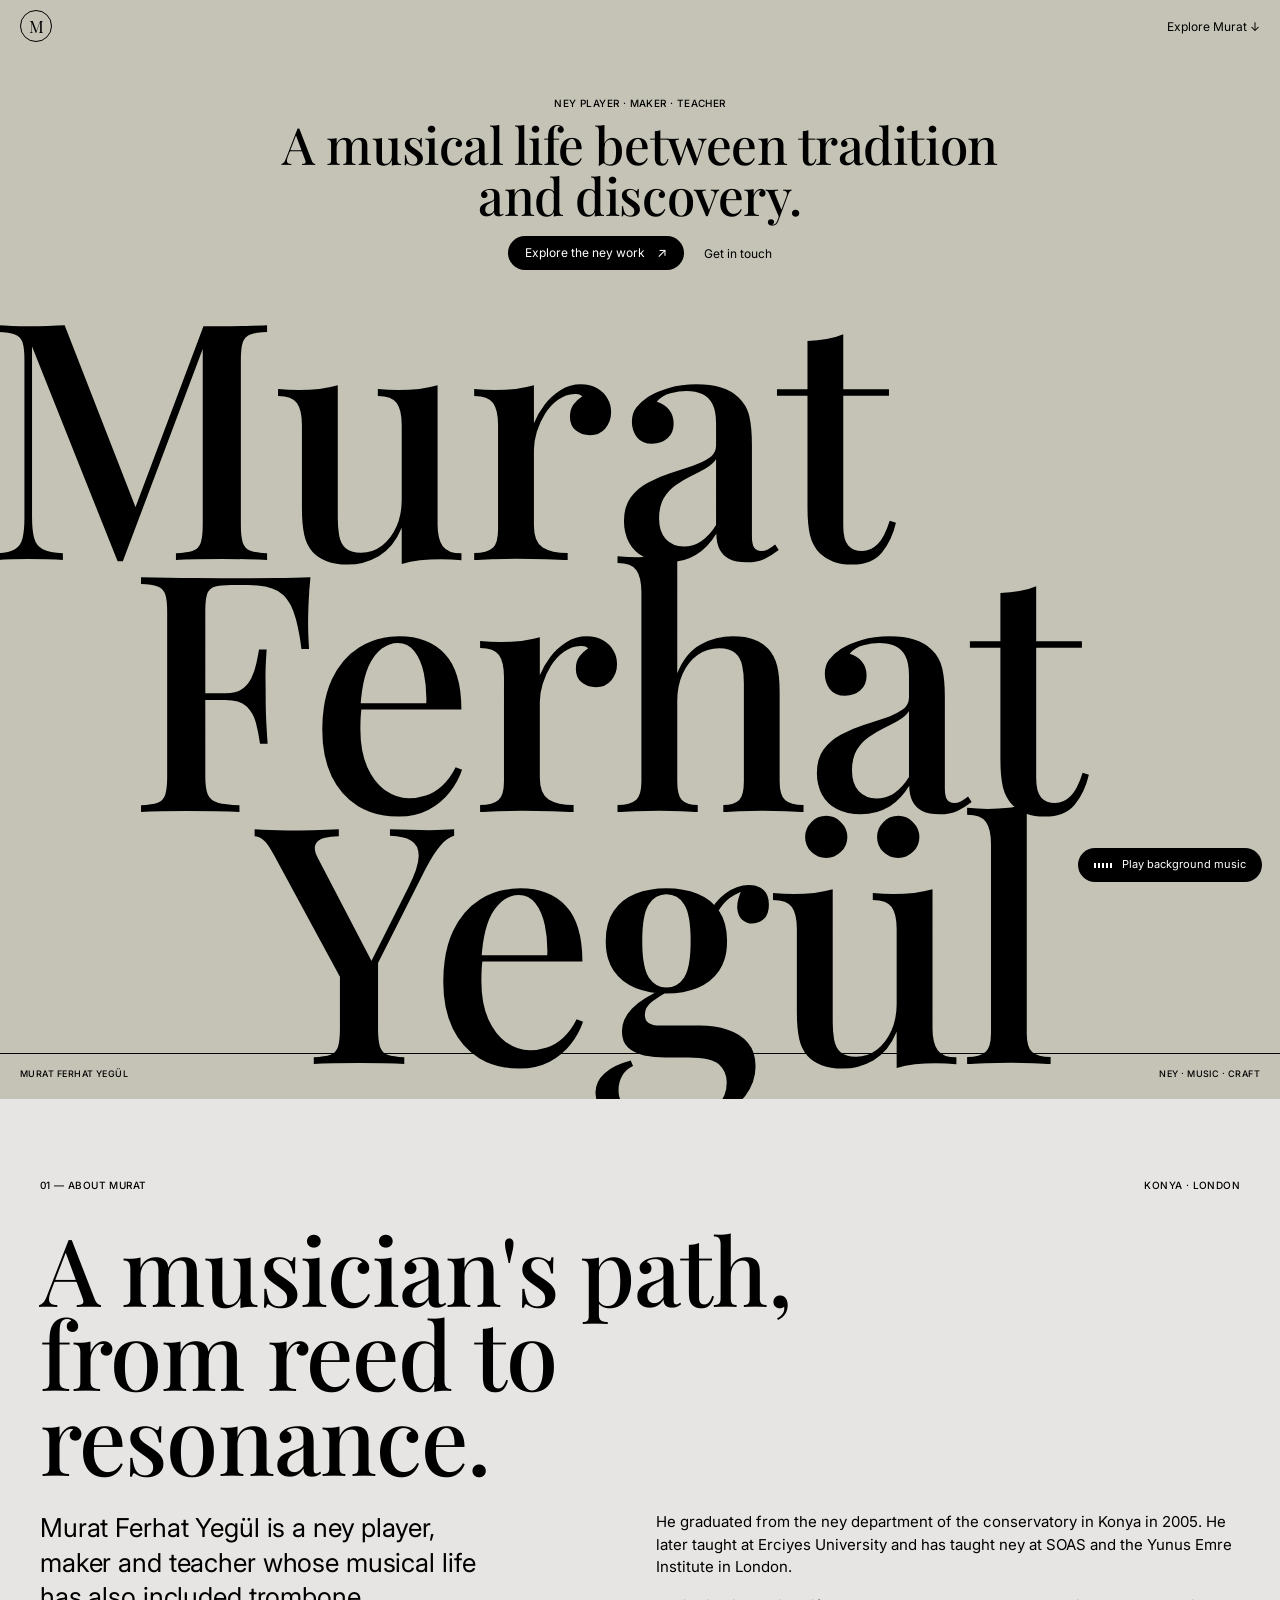
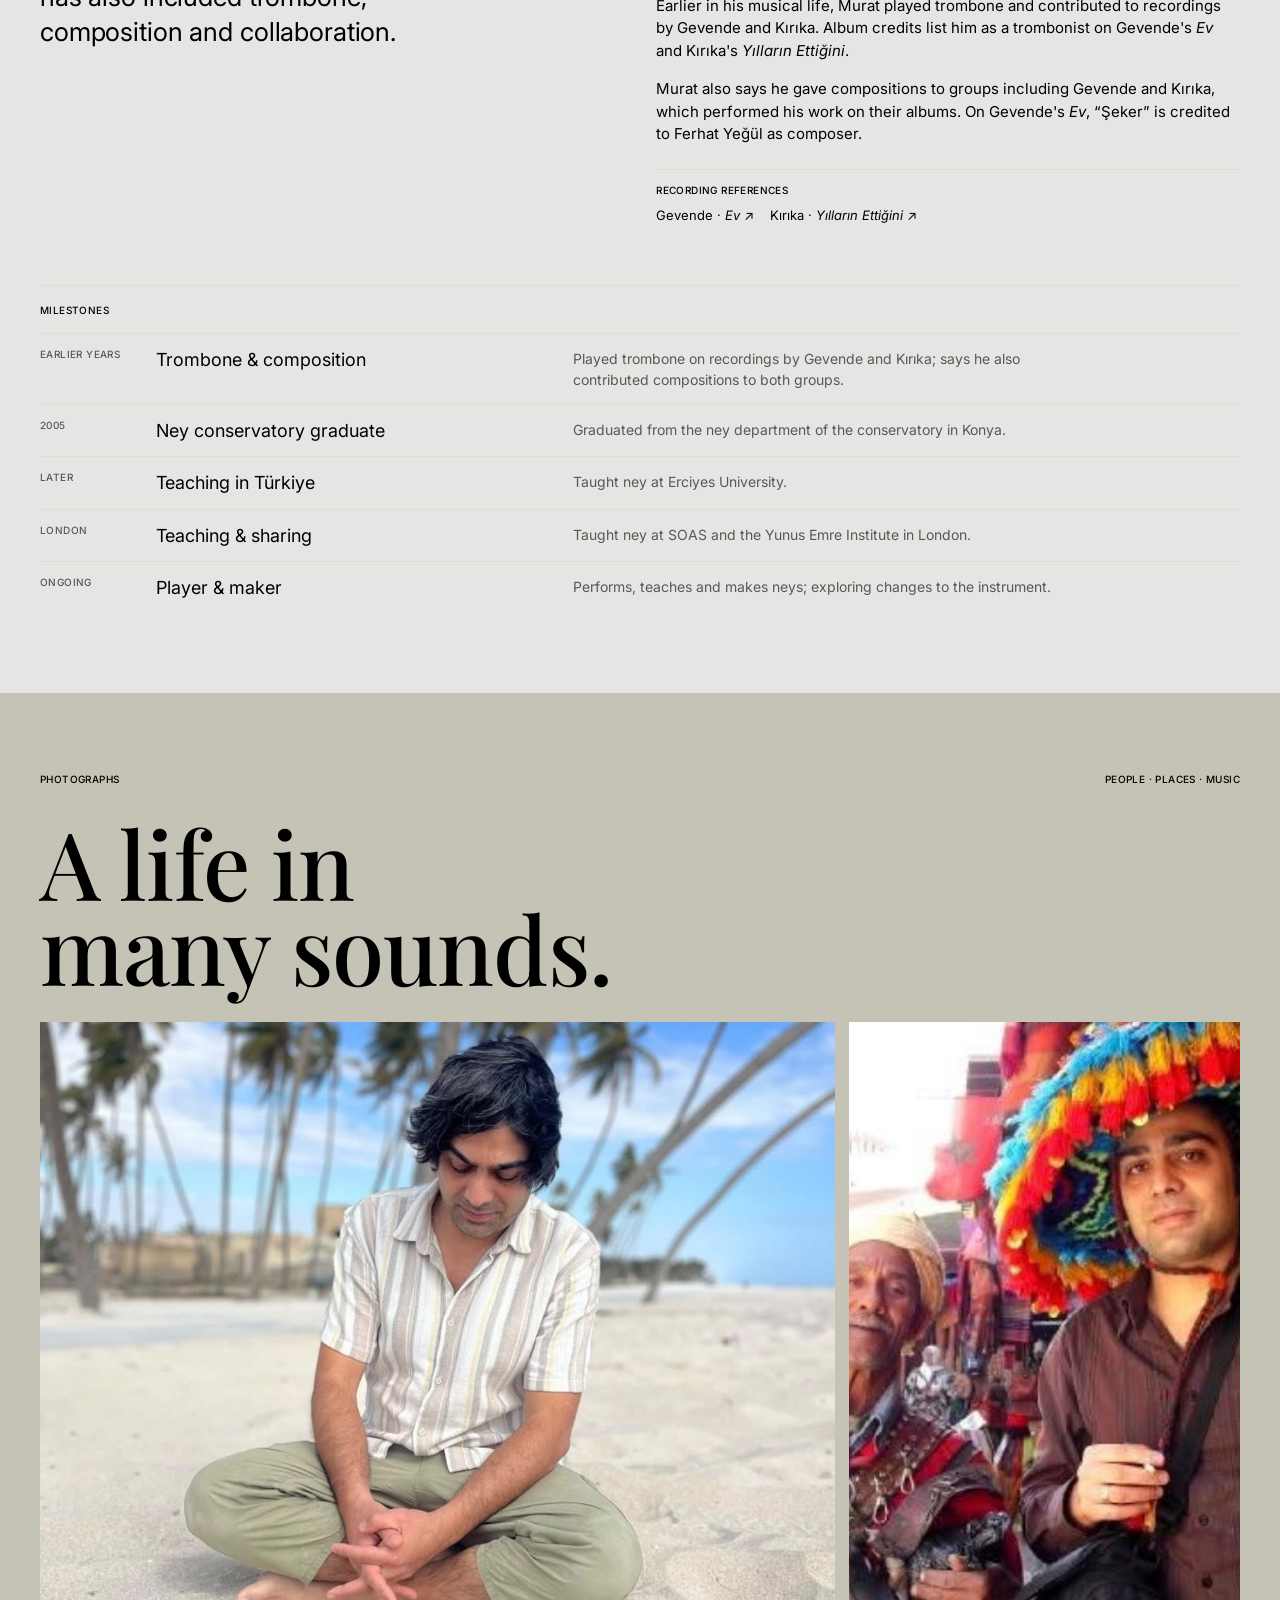
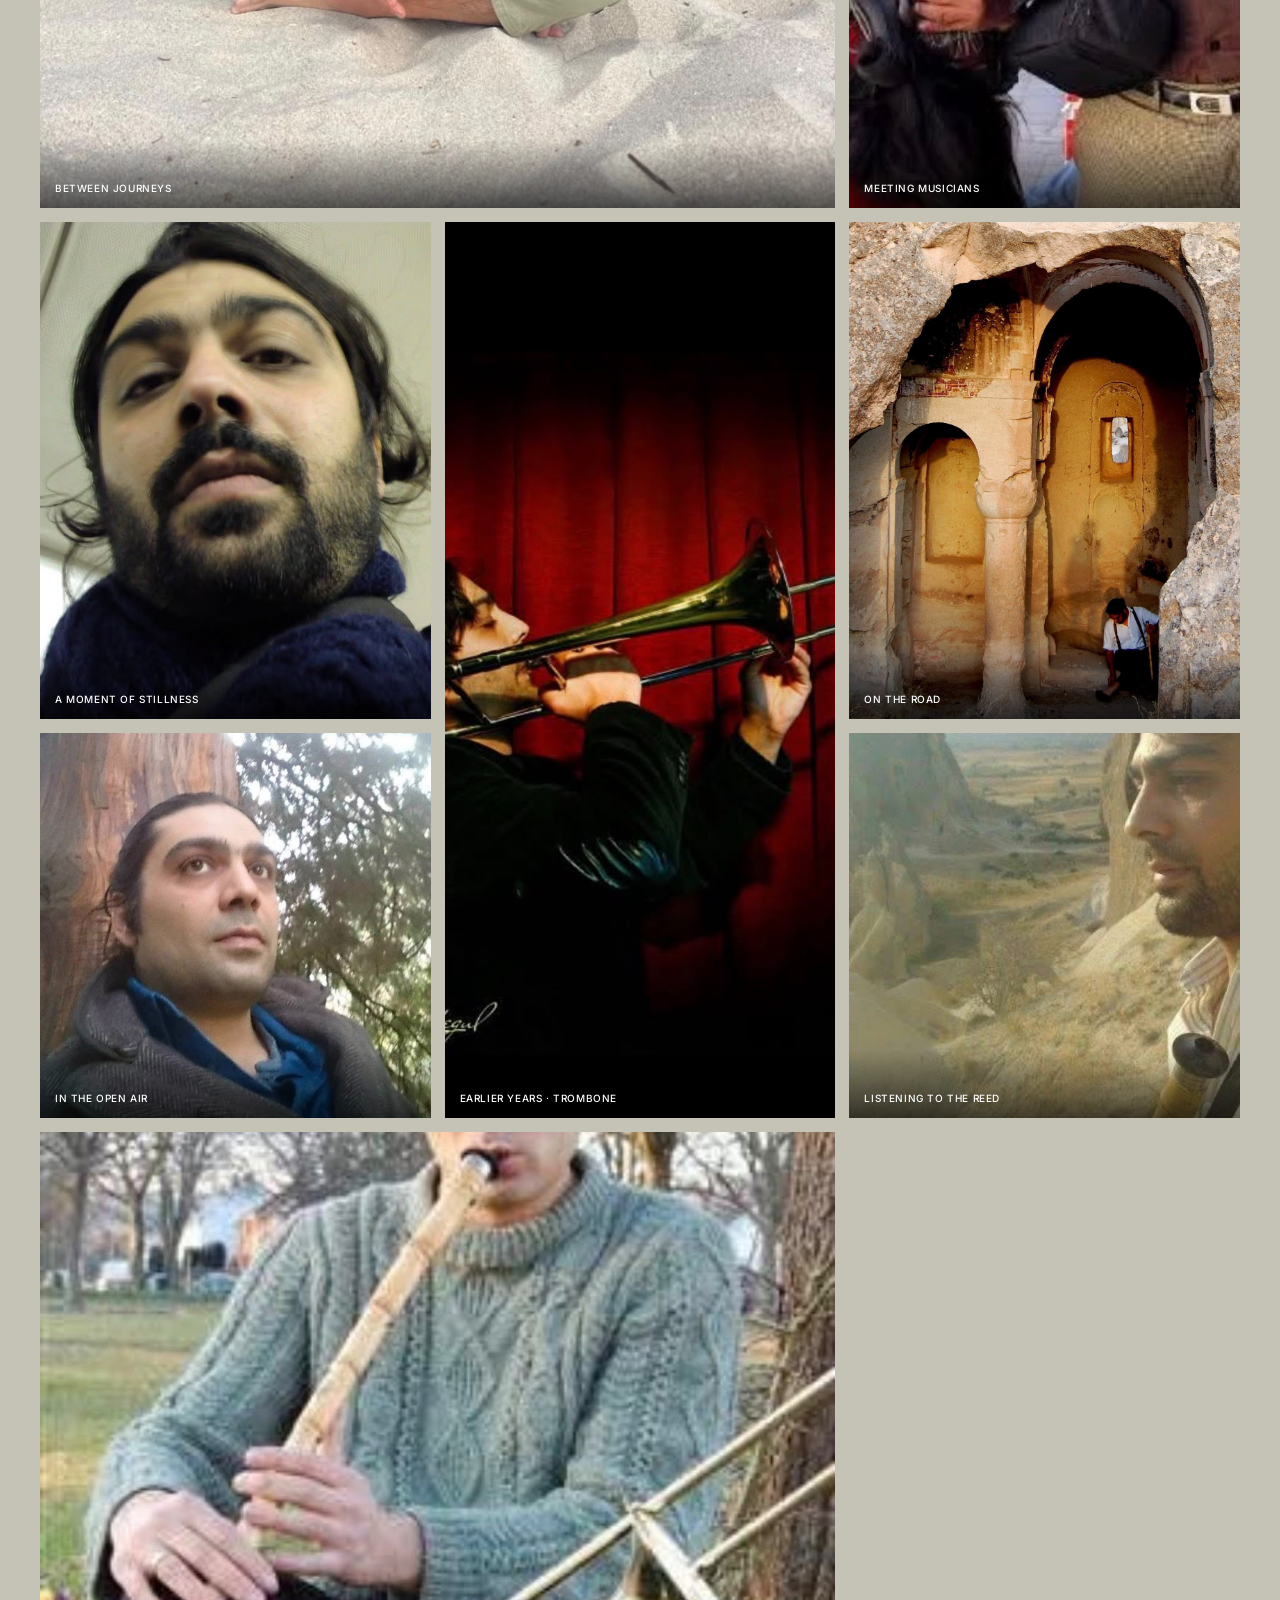
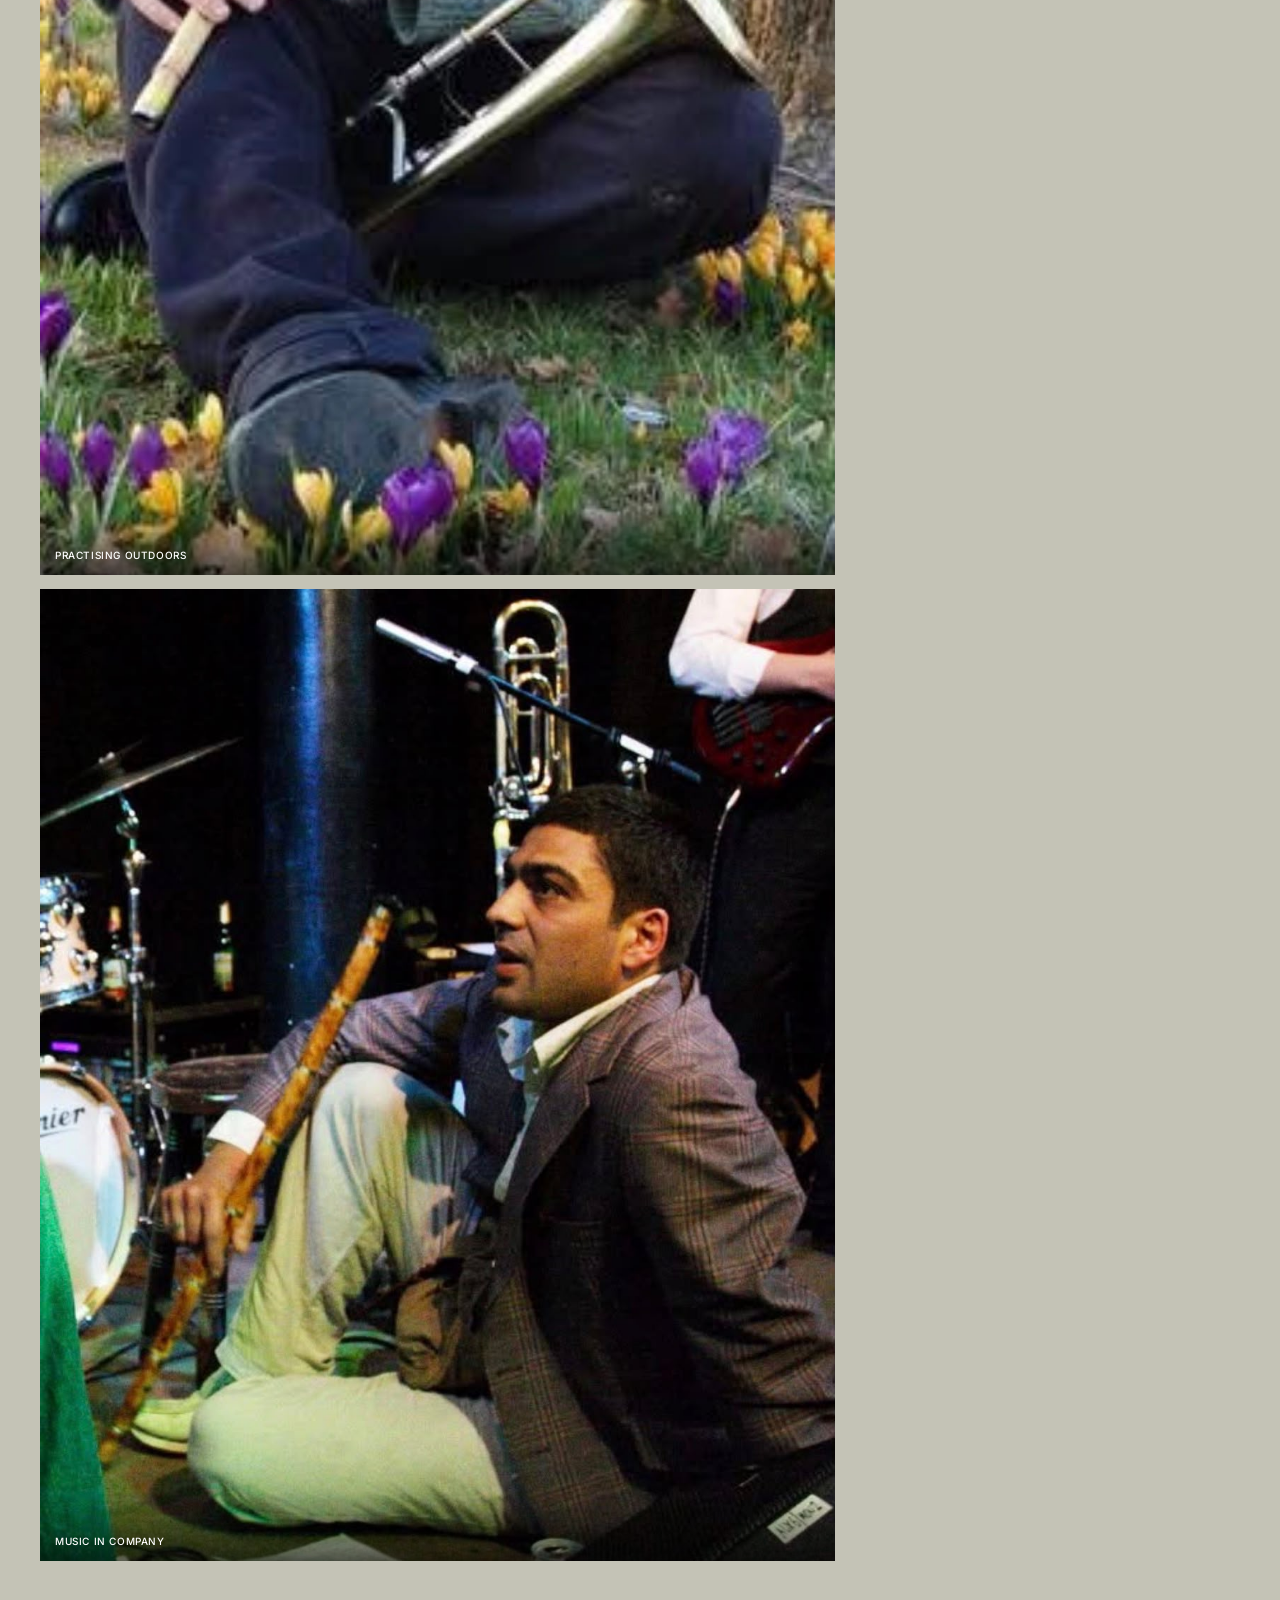
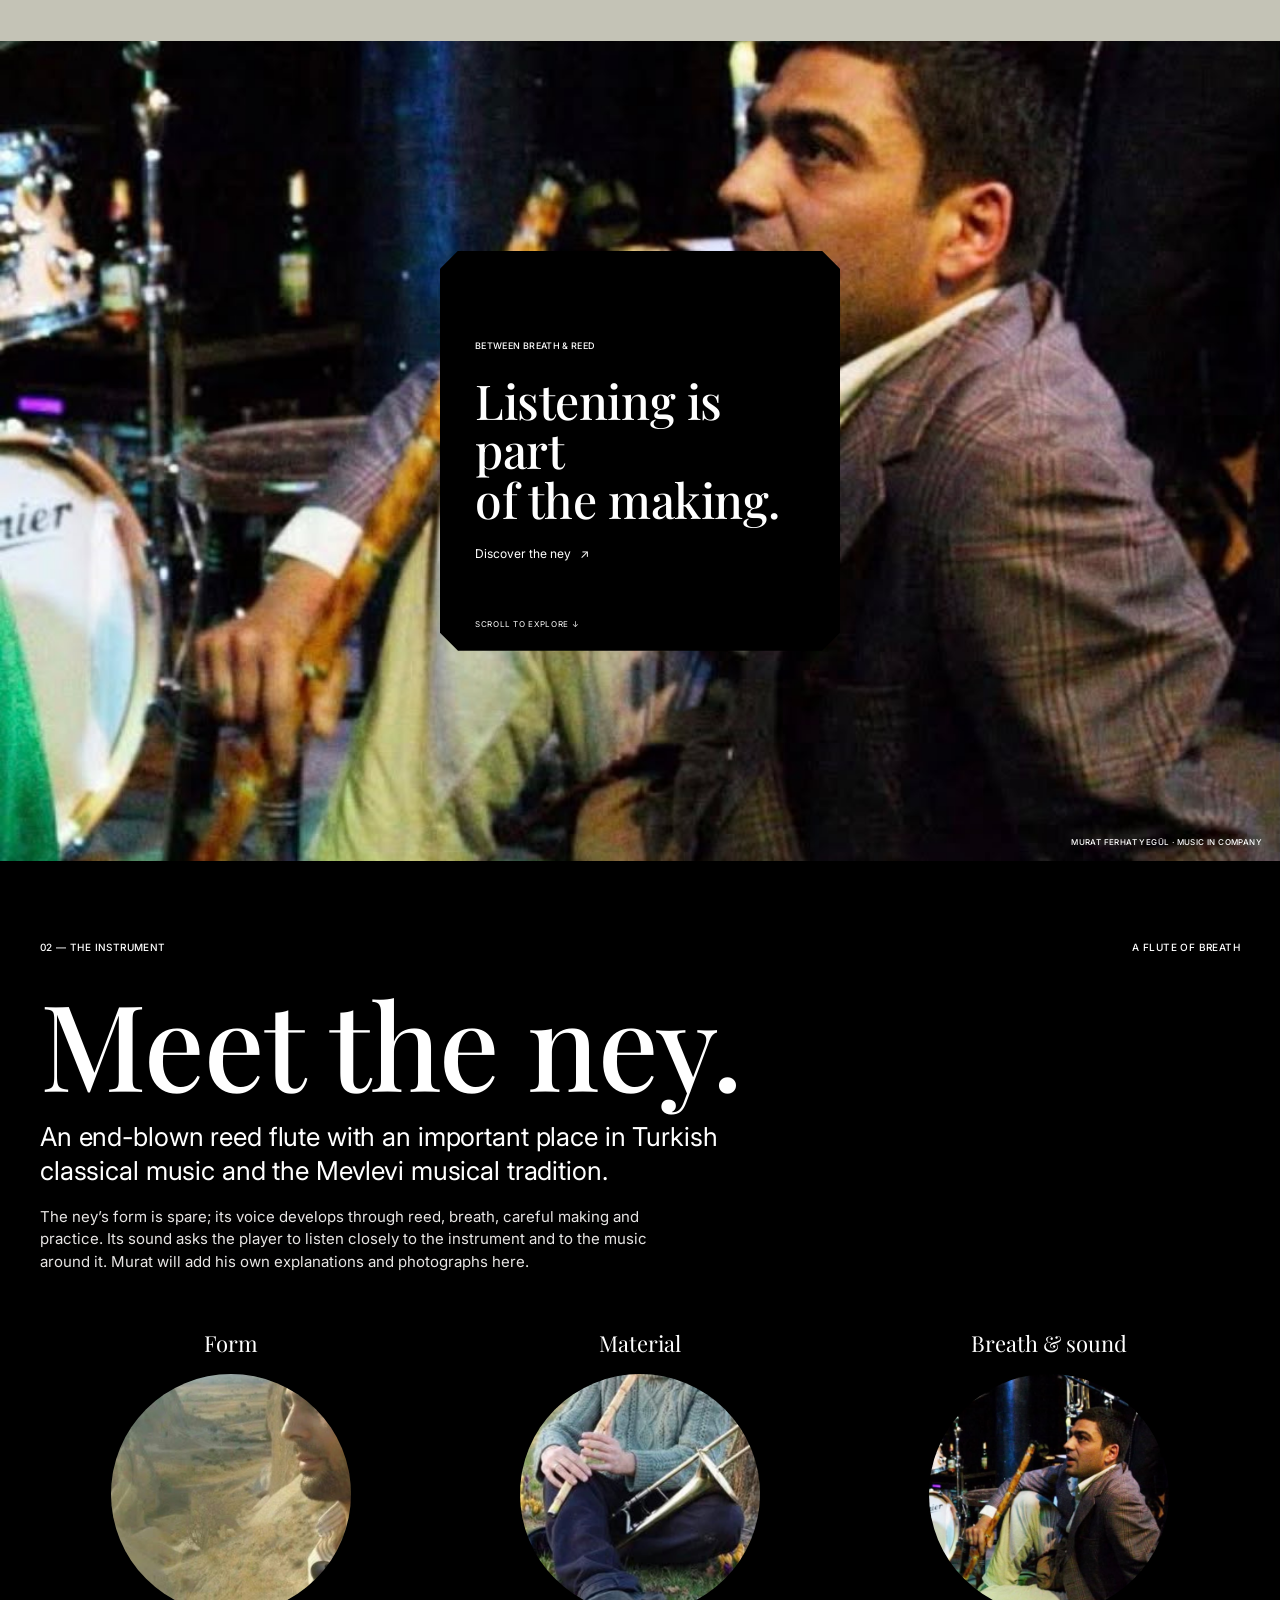
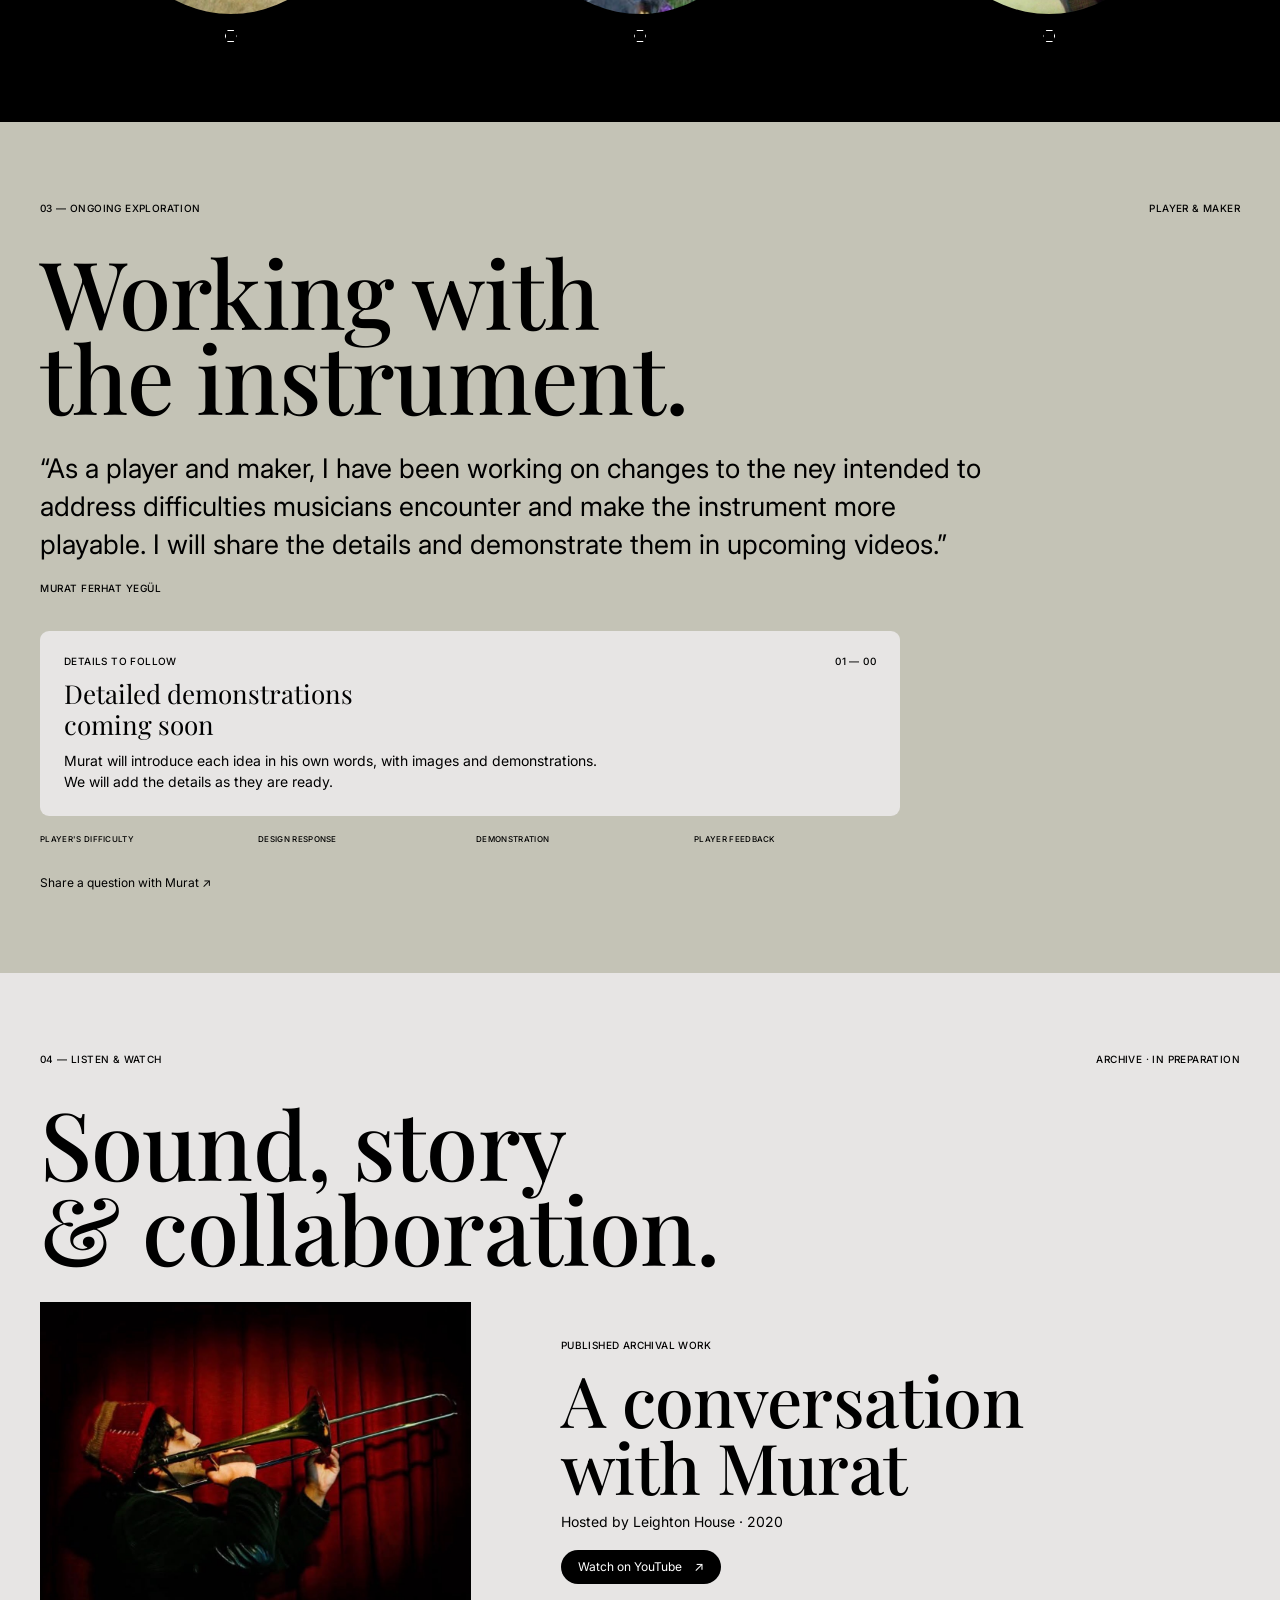
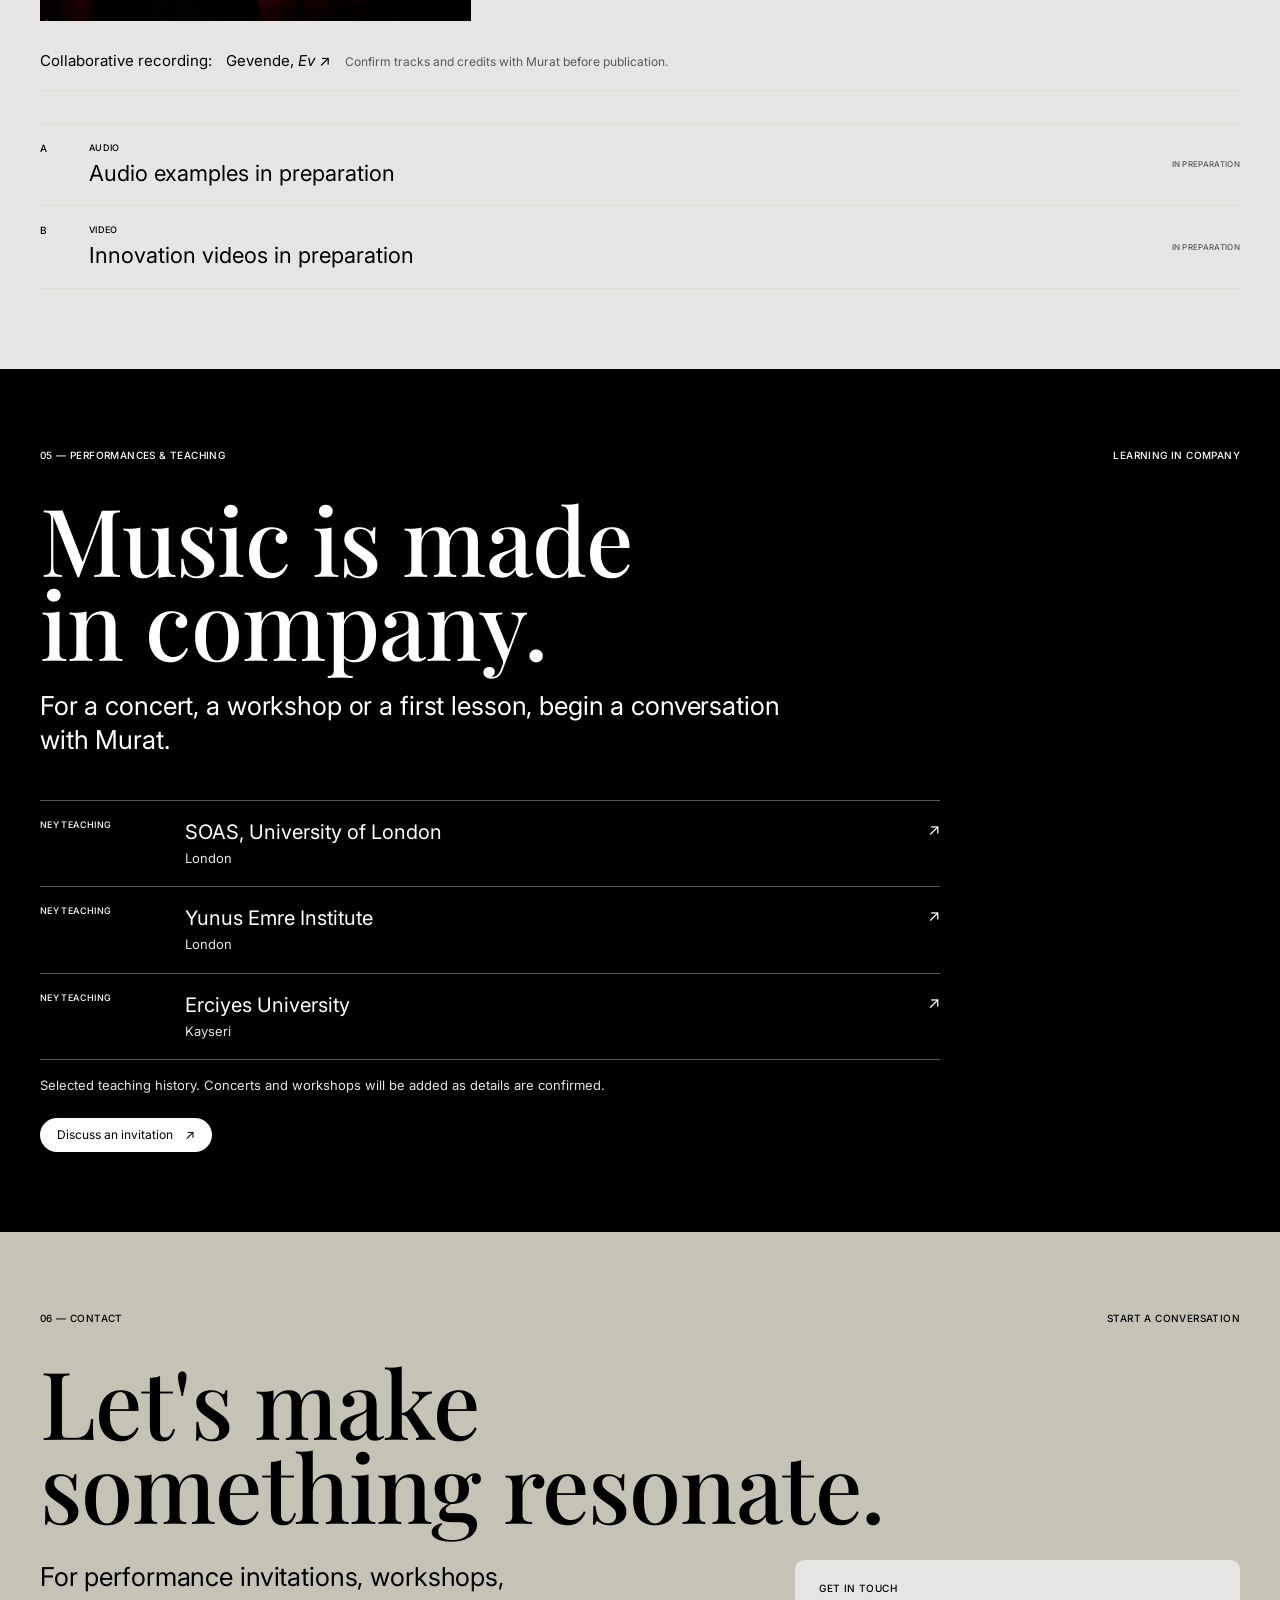
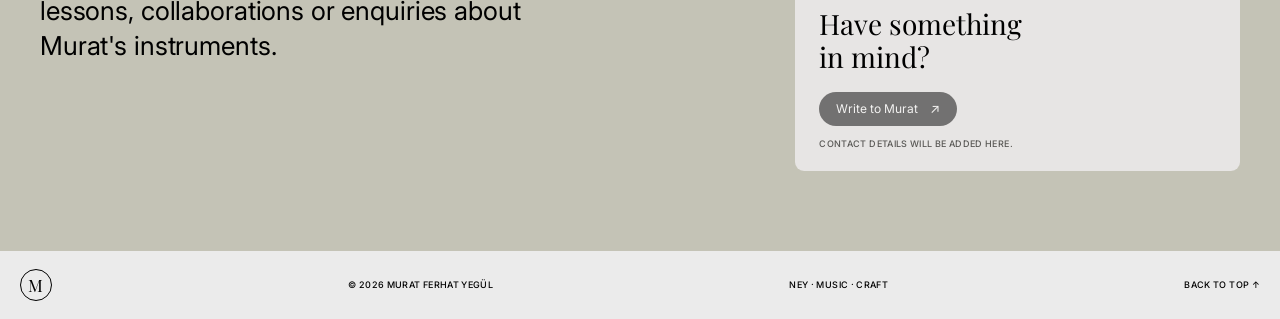
==== index.html @ 7ef2effd "Publish Murad Ferhat website" ====
<!doctype html>
<html lang="en">
<head>
  <meta charset="utf-8">
  <meta name="viewport" content="width=device-width, initial-scale=1">
  <meta name="theme-color" content="#c4c3b6">
  <meta name="description" content="Murat Ferhat Yegül is a ney player, maker, teacher and composer. Explore his musical journey, work on the ney, recordings and teaching.">
  <title>Murat Ferhat Yegül | Ney Player &amp; Maker</title>
  <link rel="preconnect" href="https://fonts.googleapis.com">
  <link rel="preconnect" href="https://fonts.gstatic.com" crossorigin>
  <link href="https://fonts.googleapis.com/css2?family=Inter:wght@400;500;700&family=Playfair+Display:wght@400;500&display=swap" rel="stylesheet">
  <link rel="stylesheet" href="styles.css">
  <script src="content.js" defer></script>
  <script src="script.js" defer></script>
</head>
<body>
  <a class="skip-link" href="#main">Skip to content</a>
  <header class="site-header">
    <a class="monogram" href="#home" aria-label="Murat Ferhat Yegül, home">M</a>
    <a class="header-link" href="#about">Explore Murat <span aria-hidden="true">↓</span></a>
  </header>
  <main id="main">
    <section class="hero" id="home" aria-labelledby="hero-title">
      <div class="hero-intro"><p class="eyebrow">NEY PLAYER · MAKER · TEACHER</p><p class="hero-deck">A musical life between tradition and discovery.</p><div class="hero-quicklinks"><a class="pill-button" href="#work">Explore the ney work <span>↗</span></a><a class="plain-link" href="#contact">Get in touch</a></div></div>
      <h1 id="hero-title" aria-label="Murat Ferhat Yegül"><span>Murat</span><span>Ferhat</span><span>Yegül</span></h1>
      <div class="hero-caption"><span>MURAT FERHAT YEGÜL</span><span>NEY · MUSIC · CRAFT</span></div>
    </section>

    <section id="about" class="section about-section" aria-labelledby="about-title">
      <div class="section-meta"><span>01 — ABOUT MURAT</span><span>KONYA · LONDON</span></div>
      <h2 id="about-title">A musician's path,<br>from reed to resonance.</h2>
      <div class="about-grid"><p class="lead">Murat Ferhat Yegül is a ney player, maker and teacher whose musical life has also included trombone, composition and collaboration.</p><div class="about-detail"><p>He graduated from the ney department of the conservatory in Konya in 2005. He later taught at Erciyes University and has taught ney at SOAS and the Yunus Emre Institute in London.</p><p>Earlier in his musical life, Murat played trombone and contributed to recordings by Gevende and Kırıka. Album credits list him as a trombonist on Gevende's <em>Ev</em> and Kırıka's <em>Yılların Ettiğini</em>.</p><p>Murat also says he gave compositions to groups including Gevende and Kırıka, which performed his work on their albums. On Gevende's <em>Ev</em>, “Şeker” is credited to Ferhat Yeğül as composer.</p><div class="source-notes"><span>RECORDING REFERENCES</span><a href="https://open.spotify.com/album/5UQedzl1m76VgUy1xEr8Lv" target="_blank" rel="noopener noreferrer">Gevende · <em>Ev</em> ↗</a><a href="https://www.birbabaindie.com/album-kirika-yillarin-ettigini/" target="_blank" rel="noopener noreferrer">Kırıka · <em>Yılların Ettiğini</em> ↗</a></div></div></div>
      <div class="timeline-wrap"><p class="eyebrow">MILESTONES</p><div class="timeline" id="timeline-items"></div></div>
    </section>

    <section id="photographs" class="section photographs-section" aria-labelledby="photographs-title">
      <div class="section-meta"><span>PHOTOGRAPHS</span><span>PEOPLE · PLACES · MUSIC</span></div>
      <h2 id="photographs-title">A life in<br>many sounds.</h2>
      <div class="photo-grid">
        <figure class="photo-card photo-card-wide"><img src="images/Murat%20(1).jpeg" alt="Murat seated on a quiet beach" loading="lazy"><figcaption>Between journeys</figcaption></figure>
        <figure class="photo-card"><img src="images/Murat%20(2).jpeg" alt="Murat with a local musician at a market" loading="lazy"><figcaption>Meeting musicians</figcaption></figure>
        <figure class="photo-card"><img src="images/Murat%20(3).jpeg" alt="A close portrait of Murat" loading="lazy"><figcaption>A moment of stillness</figcaption></figure>
        <figure class="photo-card photo-card-tall"><img src="images/Murat%20(4).jpeg" alt="Murat playing trombone on stage" loading="lazy"><figcaption>Earlier years · trombone</figcaption></figure>
        <figure class="photo-card"><img src="images/Murat%20(5).jpeg" alt="Murat exploring a historic stone interior" loading="lazy"><figcaption>On the road</figcaption></figure>
        <figure class="photo-card photo-card-wide"><img src="images/Murat%20(6).jpeg" alt="Murat playing ney outdoors" loading="lazy"><figcaption>Practising outdoors</figcaption></figure>
        <figure class="photo-card"><img src="images/Murat%20(7).jpeg" alt="Murat beneath a tree" loading="lazy"><figcaption>In the open air</figcaption></figure>
        <figure class="photo-card"><img src="images/Murat%20(8).jpeg" alt="Murat holding a ney" loading="lazy"><figcaption>Listening to the reed</figcaption></figure>
        <figure class="photo-card photo-card-wide"><img src="images/Murat%20(9).jpeg" alt="Murat with his ney among fellow musicians" loading="lazy"><figcaption>Music in company</figcaption></figure>
      </div>
    </section>

    <section class="painting-panel" aria-label="Murat playing the ney"><img class="painting-image" src="images/Murat%20(9).jpeg" alt="Murat holding his ney with fellow musicians at a performance"><div class="painting-card"><p class="eyebrow">BETWEEN BREATH &amp; REED</p><h2>Listening is part<br>of the making.</h2><a class="plain-link" href="#ney">Discover the ney <span>↗</span></a><span class="painting-scroll">SCROLL TO EXPLORE ↓</span></div><p class="painting-credit">MURAT FERHAT YEGÜL · MUSIC IN COMPANY</p></section>

    <section id="ney" class="section ney-section dark-section" aria-labelledby="ney-title">
      <div class="section-meta"><span>02 — THE INSTRUMENT</span><span>A FLUTE OF BREATH</span></div>
      <h2 id="ney-title">Meet the ney.</h2>
      <p class="lead">An end-blown reed flute with an important place in Turkish classical music and the Mevlevi musical tradition.</p>
      <p class="section-copy">The ney’s form is spare; its voice develops through reed, breath, careful making and practice. Its sound asks the player to listen closely to the instrument and to the music around it. Murat will add his own explanations and photographs here.</p>
      <div class="vignette-row"><article class="vignette"><p>Form</p><img class="instrument-photo" src="images/Murat%20(8).jpeg" alt="Close view of Murat holding the ney" loading="lazy"><span class="hex-indicator" aria-hidden="true"></span></article><article class="vignette"><p>Material</p><img class="instrument-photo" src="images/Murat%20(6).jpeg" alt="Ney in Murat's hands during outdoor practice" loading="lazy"><span class="hex-indicator" aria-hidden="true"></span></article><article class="vignette"><p>Breath &amp; sound</p><img class="instrument-photo" src="images/Murat%20(9).jpeg" alt="Murat with his ney among fellow musicians" loading="lazy"><span class="hex-indicator" aria-hidden="true"></span></article></div>
    </section>

    <section id="work" class="section work-section" aria-labelledby="work-title">
      <div class="section-meta"><span>03 — ONGOING EXPLORATION</span><span>PLAYER &amp; MAKER</span></div>
      <h2 id="work-title">Working with<br>the instrument.</h2>
      <blockquote class="work-statement">“As a player and maker, I have been working on changes to the ney intended to address difficulties musicians encounter and make the instrument more playable. I will share the details and demonstrate them in upcoming videos.”<cite>MURAT FERHAT YEGÜL</cite></blockquote>
      <div class="work-card"><div><p class="eyebrow">DETAILS TO FOLLOW</p><h3>Detailed demonstrations<br>coming soon</h3><p>Murat will introduce each idea in his own words, with images and demonstrations. We will add the details as they are ready.</p></div><span class="work-count">01 <i>—</i> 00</span></div>
      <div class="process-row"><span>PLAYER'S DIFFICULTY</span><span>DESIGN RESPONSE</span><span>DEMONSTRATION</span><span>PLAYER FEEDBACK</span></div>
      <a class="plain-link" href="#contact">Share a question with Murat <span>↗</span></a>
    </section>

    <section id="listen" class="section listen-section" aria-labelledby="listen-title">
      <div class="section-meta"><span>04 — LISTEN &amp; WATCH</span><span>ARCHIVE · IN PREPARATION</span></div>
      <h2 id="listen-title">Sound, story<br>&amp; collaboration.</h2>
      <div class="archive-row"><img class="archive-photo" src="images/Murat%20(4).jpeg" alt="Murat performing on trombone" loading="lazy"><div class="archive-info"><p class="eyebrow">PUBLISHED ARCHIVAL WORK</p><h3>A conversation<br>with Murat</h3><p>Hosted by Leighton House · 2020</p><a class="pill-button" href="https://www.youtube.com/watch?v=tG1Dd7U6iDA" target="_blank" rel="noopener noreferrer">Watch on YouTube <span>↗</span></a></div></div>
      <p class="album-note">Collaborative recording: <a href="https://open.spotify.com/album/5UQedzl1m76VgUy1xEr8Lv" target="_blank" rel="noopener noreferrer">Gevende, <em>Ev</em> ↗</a><span>Confirm tracks and credits with Murat before publication.</span></p>
      <div class="preparation-list"><article><span class="prep-index">A</span><div><p class="eyebrow">AUDIO</p><h3>Audio examples in preparation</h3></div><span class="prep-status">IN PREPARATION</span></article><article><span class="prep-index">B</span><div><p class="eyebrow">VIDEO</p><h3>Innovation videos in preparation</h3></div><span class="prep-status">IN PREPARATION</span></article></div>
    </section>

    <section id="teaching" class="section teaching-section dark-section" aria-labelledby="teaching-title">
      <div class="section-meta"><span>05 — PERFORMANCES &amp; TEACHING</span><span>LEARNING IN COMPANY</span></div>
      <h2 id="teaching-title">Music is made<br>in company.</h2>
      <p class="lead">For a concert, a workshop or a first lesson, begin a conversation with Murat.</p>
      <div class="event-list"><article class="event-row"><span class="event-type">NEY TEACHING</span><div><h3>SOAS, University of London</h3><p>London</p></div><span class="event-arrow">↗</span></article><article class="event-row"><span class="event-type">NEY TEACHING</span><div><h3>Yunus Emre Institute</h3><p>London</p></div><span class="event-arrow">↗</span></article><article class="event-row"><span class="event-type">NEY TEACHING</span><div><h3>Erciyes University</h3><p>Kayseri</p></div><span class="event-arrow">↗</span></article></div>
      <p class="event-note">Selected teaching history. Concerts and workshops will be added as details are confirmed.</p>
      <a class="pill-button pill-light" href="#contact">Discuss an invitation <span>↗</span></a>
    </section>

    <section id="contact" class="section contact-section" aria-labelledby="contact-title">
      <div class="section-meta"><span>06 — CONTACT</span><span>START A CONVERSATION</span></div>
      <h2 id="contact-title">Let's make<br>something resonate.</h2>
      <div class="contact-grid"><p class="lead">For performance invitations, workshops, lessons, collaborations or enquiries about Murat's instruments.</p><div class="contact-card"><p class="eyebrow">GET IN TOUCH</p><h3>Have something<br>in mind?</h3><a class="pill-button" id="contact-link" href="#" aria-disabled="true">Write to Murat <span>↗</span></a><p class="contact-note" id="contact-note">Contact details will be added here.</p></div></div>
    </section>
  </main>
  <footer class="site-footer"><a class="monogram" href="#home" aria-label="Back to top">M</a><span>© <span id="year"></span> MURAT FERHAT YEGÜL</span><span>NEY · MUSIC · CRAFT</span><a href="#home">BACK TO TOP ↑</a></footer>
  <audio id="site-audio" src="songs/MuradFerhad_1.mp3" preload="auto" autoplay muted loop></audio>
  <button id="music-toggle" class="music-control" type="button" aria-label="Enable background music" aria-pressed="false"><span class="music-mark" aria-hidden="true"><i></i><i></i><i></i><i></i><i></i></span><span id="music-label" aria-live="polite">Enable background music</span></button>
</body>
</html>
---- styles.css ----
:root{--putty:#c4c3b6;--ink:#000;--bone:#e7e5e4;--chalk:#ebebeb;--vellum:#dfdcd5;--graphite:#595855;--ash:#808080;--paper:#fff;--serif:"Playfair Display",Georgia,serif;--sans:Inter,"Helvetica Neue",Arial,sans-serif;--section-gap:80px;--radius-card:9px;--radius-pill:28.8px}
*{box-sizing:border-box}html{scroll-behavior:smooth;scroll-padding-top:56px}body{margin:0;background:var(--putty);color:var(--ink);font:400 16px/1.5 var(--sans);-webkit-font-smoothing:antialiased}a{color:inherit}em{font-style:italic}.skip-link{position:absolute;top:-60px;left:16px;z-index:10;padding:10px 14px;background:var(--ink);color:var(--paper);font:400 12px var(--sans)}.skip-link:focus{top:12px}.site-header{height:52px;padding:0 20px;display:flex;justify-content:space-between;align-items:center;position:relative;z-index:2}.monogram{width:32px;height:32px;display:grid;place-items:center;border:1px solid var(--ink);border-radius:50%;text-decoration:none;font:400 17px/1 var(--serif)}.header-link,.plain-link{font:400 12px var(--sans);text-decoration:none}.header-link:hover,.plain-link:hover,.source-notes a:hover,.album-note a:hover{ text-decoration:underline;text-underline-offset:4px}.hero{min-height:calc(100svh - 52px);padding:5vh 0 19px;display:flex;flex-direction:column;justify-content:space-between;overflow:hidden}.hero-intro{text-align:center;padding:0 20px}.eyebrow,.section-meta,.timeline-date,.source-notes>span,.work-count,.process-row,.prep-status,.prep-index,.event-type,.contact-note,.site-footer{font:500 10px/1.3 var(--sans);letter-spacing:.04em;text-transform:uppercase}.eyebrow{margin:0 0 9px}.hero-deck{font:500 clamp(22px,4vw,52px)/1 var(--serif);letter-spacing:-.009em;margin:0 auto 15px;max-width:800px}.hero-quicklinks{display:flex;align-items:center;justify-content:center;gap:20px}.pill-button{display:inline-flex;align-items:center;gap:12px;background:var(--ink);color:var(--paper);border-radius:var(--radius-pill);padding:9px 17px;text-decoration:none;font:400 12px/1.2 var(--sans);transition:opacity .2s}.pill-button:hover{opacity:.77}.pill-button span{font-size:13px}.hero h1{font:500 clamp(105px,25.9vw,374px)/.76 var(--serif);letter-spacing:-.009em;margin:3vh 0 0;text-align:left;white-space:nowrap}.hero h1 span{display:block;margin-left:-.045em}.hero h1 span:nth-child(2){margin-left:10vw}.hero h1 span:nth-child(3){margin-left:20vw}.hero-caption{display:flex;justify-content:space-between;padding:14px 20px 0;border-top:1px solid var(--ink);font:500 9px/1.3 var(--sans);letter-spacing:.05em}
.section{padding:var(--section-gap) max(20px,calc((100vw - 1200px)/2));}.section-meta{display:flex;justify-content:space-between;gap:16px;margin-bottom:34px}.section h2{font:500 clamp(52px,8vw,94px)/.9 var(--serif);letter-spacing:-.009em;margin:0 0 32px}.lead{font:400 clamp(20px,2.8vw,26px)/1.33 var(--sans);letter-spacing:-.005em;margin:0}.about-section{background:var(--bone)}.about-section>h2{max-width:950px}.about-grid{display:grid;grid-template-columns:.85fr 1fr;gap:10%;align-items:start}.about-grid>.lead{max-width:460px}.about-detail{max-width:650px}.about-detail p,.section-copy{font:400 15px/1.5 var(--sans);margin:0 0 16px}.source-notes{display:flex;gap:10px 16px;align-items:center;flex-wrap:wrap;margin:23px 0 0;padding-top:14px;border-top:1px solid var(--vellum)}.source-notes>span{width:100%}.source-notes a{font:400 13px var(--sans);text-decoration:none}.timeline-wrap{margin-top:62px;padding-top:18px;border-top:1px solid var(--vellum)}.timeline-wrap>.eyebrow{margin-bottom:16px}.timeline{display:flex;flex-direction:column}.timeline-item{display:grid;grid-template-columns:100px minmax(190px,.75fr) 1.25fr;gap:16px;align-items:start;padding:14px 0;border-top:1px solid var(--vellum)}.timeline-dot{display:none}.timeline-date{grid-column:1;grid-row:1;color:var(--graphite)}.timeline-item h3{grid-column:2;grid-row:1;font:400 18px/1.3 var(--sans);margin:0}.timeline-item p{grid-column:3;grid-row:1;font:400 14px/1.5 var(--sans);color:var(--graphite);margin:0;max-width:480px}
.dark-section{background:var(--ink);color:var(--paper)}.dark-section .section-meta,.dark-section .eyebrow{color:var(--paper)}.dark-section .lead{max-width:780px}.ney-section h2{font-size:clamp(60px,10vw,120px);margin-bottom:24px}.section-copy{max-width:650px;color:#e7e5e4;margin-top:17px}.vignette-row{display:grid;grid-template-columns:repeat(3,minmax(0,1fr));gap:28px;margin-top:56px}.vignette{text-align:center}.vignette>p{font:400 22px/1.3 var(--serif);margin:0 0 16px}.photo-placeholder{width:min(100%,210px);aspect-ratio:1;margin:auto;border-radius:50%;background:var(--ash);display:grid;place-items:center;padding:15px}.photo-placeholder span{font:500 9px/1.5 var(--sans);letter-spacing:.08em}.hex-indicator{width:12px;height:12px;border:1px solid var(--paper);display:block;margin:16px auto 0;clip-path:polygon(25% 0,75% 0,100% 50%,75% 100%,25% 100%,0 50%)}
.work-section{background:var(--putty)}.work-section h2{margin-bottom:32px}.work-statement{font:400 clamp(20px,3vw,27px)/1.4 var(--sans);max-width:950px;margin:0 0 36px}.work-statement cite{display:block;font:500 10px/1.3 var(--sans);letter-spacing:.05em;font-style:normal;margin-top:18px}.work-card{display:flex;justify-content:space-between;gap:24px;align-items:flex-start;padding:24px;background:var(--bone);border-radius:var(--radius-card);max-width:860px}.work-card .eyebrow{margin:0 0 10px}.work-card h3{font:400 26px/1.2 var(--serif);margin:0 0 10px}.work-card>div>p:last-child{font:400 14px/1.5 var(--sans);max-width:550px;margin:0}.work-count{white-space:nowrap}.work-count i{font-style:normal}.process-row{display:grid;grid-template-columns:repeat(4,1fr);gap:12px;max-width:860px;margin:18px 0 25px;font-size:8px}.work-section>.plain-link{display:inline-block}.listen-section{background:var(--bone)}.archive-row{display:grid;grid-template-columns:minmax(240px,.9fr) 1fr;gap:clamp(25px,7vw,90px);align-items:center;max-width:1000px}.archive-placeholder{aspect-ratio:1.35;background:var(--ash);display:grid;place-items:center;text-align:center;padding:20px;font:500 10px/1.5 var(--sans);letter-spacing:.07em}.archive-info .eyebrow{margin-bottom:14px}.archive-info h3{font:500 clamp(42px,6vw,70px)/.95 var(--serif);letter-spacing:-.009em;margin:0 0 14px}.archive-info>p:not(.eyebrow){font:400 14px var(--sans);margin:0 0 20px}.album-note{margin:30px 0 0;padding-bottom:20px;border-bottom:1px solid var(--vellum);display:flex;flex-wrap:wrap;gap:8px 14px;align-items:baseline;font:400 15px var(--sans)}.album-note a{text-decoration:none}.album-note span{font:400 12px var(--sans);color:var(--graphite)}.preparation-list{margin-top:32px}.preparation-list article{display:grid;grid-template-columns:35px 1fr auto;gap:14px;align-items:center;padding:18px 0;border-top:1px solid var(--vellum)}.preparation-list article:last-child{border-bottom:1px solid var(--vellum)}.prep-index{align-self:start}.preparation-list .eyebrow{font-size:9px;margin:0 0 5px}.preparation-list h3{font:400 22px/1.3 var(--sans);margin:0}.prep-status{font-size:8px;color:var(--graphite)}
.teaching-section h2{margin-bottom:24px}.event-list{margin-top:42px;max-width:900px;border-top:1px solid #595855}.event-row{display:grid;grid-template-columns:130px 1fr auto;gap:15px;padding:18px 0;border-bottom:1px solid #595855;align-items:start}.event-type{font-size:9px}.event-row h3{font:400 20px/1.3 var(--sans);margin:0 0 4px}.event-row p,.event-note{font:400 13px/1.5 var(--sans);color:#e7e5e4;margin:0}.event-arrow{font:400 16px var(--sans)}.event-note{margin:16px 0 22px}.pill-light{background:var(--paper);color:var(--ink)}.contact-section{background:var(--putty)}.contact-section h2{margin-bottom:32px}.contact-grid{display:grid;grid-template-columns:1fr minmax(260px,.7fr);gap:10%;align-items:start}.contact-grid>.lead{max-width:520px}.contact-card{padding:22px 24px;background:var(--bone);border-radius:var(--radius-card)}.contact-card .eyebrow{margin:0 0 12px}.contact-card h3{font:400 28px/1.2 var(--serif);margin:0 0 18px}.contact-note{font-size:9px;color:var(--graphite);margin:12px 0 0}.pill-button[aria-disabled=true]{opacity:.5;cursor:default}.site-footer{min-height:68px;padding:12px 20px;display:flex;align-items:center;justify-content:space-between;gap:15px;background:var(--chalk);font-size:9px}.site-footer .monogram{flex:none}.site-footer>a:last-child{text-decoration:none}.site-footer>a:last-child:hover{text-decoration:underline;text-underline-offset:4px}
@media(max-width:760px){:root{--section-gap:60px}.site-header{height:48px;padding:0 14px}.hero{min-height:calc(90svh - 48px);padding-top:7vh}.hero-deck{font-size:28px}.hero h1{font-size:26vw;line-height:.8}.hero h1 span:nth-child(2){margin-left:5vw}.hero h1 span:nth-child(3){margin-left:10vw}.hero-caption{padding-left:14px;padding-right:14px;font-size:8px}.section{padding-left:16px;padding-right:16px}.section-meta{font-size:8px;margin-bottom:26px}.section h2{font-size:clamp(52px,12vw,76px)}.about-grid,.contact-grid{grid-template-columns:1fr;gap:25px}.about-grid>.lead{max-width:620px}.timeline-wrap{margin-top:42px}.timeline-item{grid-template-columns:80px 1fr;gap:7px 12px}.timeline-item h3{grid-column:2;grid-row:1}.timeline-item p{grid-column:2;grid-row:2}.timeline-date{grid-column:1;grid-row:1}.vignette-row{gap:16px;margin-top:38px}.vignette>p{font-size:18px}.photo-placeholder{width:min(100%,170px)}.work-card{padding:19px;gap:12px}.process-row{grid-template-columns:1fr 1fr;line-height:1.4}.archive-row{grid-template-columns:1fr;gap:24px}.archive-placeholder{aspect-ratio:1.7}.archive-info h3{font-size:52px}.preparation-list article{grid-template-columns:25px 1fr;gap:10px}.prep-status{grid-column:2}.event-row{grid-template-columns:100px 1fr auto}.site-footer{flex-wrap:wrap;justify-content:space-between}.site-footer .monogram{order:0}.site-footer span:nth-child(2){order:1}.site-footer span:nth-child(3){display:none}.site-footer>a:last-child{order:2}}
@media(max-width:440px){.hero-intro{padding:0 14px}.hero-deck{font-size:23px}.hero-quicklinks{gap:13px}.pill-button,.plain-link{font-size:11px}.hero h1{font-size:25vw}.section h2{font-size:54px}.vignette-row{grid-template-columns:1fr;gap:27px}.photo-placeholder{width:190px}.work-card{display:block}.work-count{display:block;margin-top:20px}.process-row{font-size:7px}.archive-placeholder{aspect-ratio:1.25}.album-note{display:block}.album-note span{display:block;margin-top:8px}.event-row{grid-template-columns:78px 1fr auto;gap:8px}.event-type{font-size:8px}.event-row h3{font-size:17px}.site-footer{font-size:7px}.site-footer .monogram{width:28px;height:28px}}
@media(prefers-reduced-motion:reduce){html{scroll-behavior:auto}.pill-button{transition:none}}

/* Atmospheric artwork and restrained motion from DESIGN _2.md */
.painting-panel{height:min(76vw,820px);min-height:540px;position:relative;overflow:hidden;display:grid;place-items:center;background:var(--graphite);color:var(--paper)}
.painting-image{position:absolute;inset:0;width:100%;height:100%;object-fit:cover;animation:painting-drift 32s ease-in-out infinite alternate}
.painting-card{position:relative;width:min(400px,calc(100vw - 44px));min-height:min(400px,calc(100vw - 44px));padding:35px;display:flex;flex-direction:column;align-items:flex-start;justify-content:center;background:var(--ink);color:var(--paper);border-radius:var(--radius-card);clip-path:polygon(0 18px,18px 0,calc(100% - 18px) 0,100% 18px,100% calc(100% - 18px),calc(100% - 18px) 100%,18px 100%,0 calc(100% - 18px));animation:card-arrive .8s .2s both}
.painting-card .eyebrow{font-size:9px}.painting-card h2{font:500 clamp(34px,5vw,48px)/1.03 var(--serif);letter-spacing:-.009em;margin:15px 0 22px}.painting-card .plain-link{color:var(--paper)}.painting-card .plain-link span{padding-left:6px}.painting-scroll{position:absolute;bottom:22px;left:35px;font:400 8px var(--sans);letter-spacing:.08em}.painting-credit{position:absolute;bottom:13px;right:18px;margin:0;color:var(--paper);font:500 8px/1.3 var(--sans);letter-spacing:.05em;text-align:right}
.photo-placeholder{background-color:var(--ash);background-image:url("assets/symbolic-reed-still-life.jpg");background-size:cover;background-position:center;transition:transform .5s ease,filter .5s ease}.vignette:nth-child(1) .photo-placeholder{background-image:url("assets/anatolian-reeds-landscape.jpg");background-position:left center}.vignette:nth-child(3) .photo-placeholder{background-position:right center}.vignette:hover .photo-placeholder{transform:scale(1.035);filter:brightness(1.08)}.artwork-note{font:400 11px/1.5 var(--sans);color:var(--bone);margin:26px 0 0}.hero h1 span{animation:word-arrive .8s cubic-bezier(.2,.7,.2,1) both}.hero h1 span:nth-child(2){animation-delay:.12s}.hero h1 span:nth-child(3){animation-delay:.24s}.pill-button:active{transform:scale(.98)}.motion-ready .section,.motion-ready .painting-panel{opacity:0;transform:translateY(22px);transition:opacity .75s ease,transform .75s ease}.motion-ready .section.is-visible,.motion-ready .painting-panel.is-visible{opacity:1;transform:translateY(0)}
@keyframes painting-drift{from{transform:scale(1.02) translateX(-.35%)}to{transform:scale(1.09) translateX(.35%)}}
@keyframes card-arrive{from{opacity:0;transform:translateY(14px)}to{opacity:1;transform:translateY(0)}}
@keyframes word-arrive{from{opacity:0;transform:translateY(5vh)}to{opacity:1;transform:translateY(0)}}
@media(max-width:760px){.painting-panel{height:86vw;min-height:450px}.painting-card{min-height:calc(100vw - 60px);padding:25px}.painting-scroll{left:25px}.painting-credit{max-width:46%;font-size:7px}.motion-ready .section,.motion-ready .painting-panel{transform:translateY(14px)}}
@media(prefers-reduced-motion:reduce){.painting-image,.painting-card,.hero h1 span{animation:none!important}.photo-placeholder{transition:none}.vignette:hover .photo-placeholder{transform:none}.motion-ready .section,.motion-ready .painting-panel{opacity:1;transform:none;transition:none}}
.music-control{position:fixed;z-index:8;right:18px;bottom:18px;display:flex;align-items:center;gap:10px;padding:10px 16px;border:0;border-radius:var(--radius-pill);background:var(--ink);color:var(--paper);font:400 11px/1.2 var(--sans);cursor:pointer}.music-control:hover{opacity:.82}.music-control:focus-visible{outline:2px solid var(--paper);outline-offset:3px}.music-mark{height:14px;display:flex;align-items:center;gap:2px}.music-mark i{display:block;width:2px;height:5px;background:var(--paper)}.music-control.is-playing .music-mark i{animation:music-wave .8s ease-in-out infinite alternate}.music-control.is-playing .music-mark i:nth-child(2){animation-delay:.2s}.music-control.is-playing .music-mark i:nth-child(3){animation-delay:.4s}.music-control.is-playing .music-mark i:nth-child(4){animation-delay:.1s}.music-control.is-playing .music-mark i:nth-child(5){animation-delay:.3s}@keyframes music-wave{to{height:13px}}@media(prefers-reduced-motion:reduce){.music-mark i{animation:none!important}}
.photographs-section{background:var(--putty)}.photo-grid{display:grid;grid-template-columns:repeat(3,minmax(0,1fr));grid-auto-flow:dense;gap:14px}.photo-card{position:relative;margin:0;min-height:260px;overflow:hidden;background:#777}.photo-card-wide{grid-column:span 2}.photo-card-tall{grid-row:span 2}.photo-card img{display:block;width:100%;height:100%;min-height:260px;object-fit:cover;transition:transform .6s ease}.photo-card:hover img{transform:scale(1.035)}.photo-card figcaption{position:absolute;left:0;right:0;bottom:0;padding:42px 15px 13px;color:#fff;font:500 10px/1.3 var(--sans);letter-spacing:.06em;text-transform:uppercase;background:linear-gradient(transparent,rgba(0,0,0,.62))}.instrument-photo{display:block;width:min(100%,240px);aspect-ratio:1;object-fit:cover;margin:auto;border-radius:50%}.archive-photo{display:block;width:100%;height:100%;min-height:300px;aspect-ratio:1.35;object-fit:cover}
@media(max-width:760px){.photo-grid{grid-template-columns:repeat(2,minmax(0,1fr));gap:10px}.photo-card{min-height:210px}.photo-card img{min-height:210px}.photo-card-wide{grid-column:span 2}.photo-card-tall{grid-row:span 2}.instrument-photo{width:min(100%,210px)}}
@media(max-width:440px){.photo-grid{grid-template-columns:1fr 1fr}.photo-card{min-height:180px}.photo-card img{min-height:180px}.photo-card-wide{grid-column:span 2}.archive-photo{min-height:220px}}
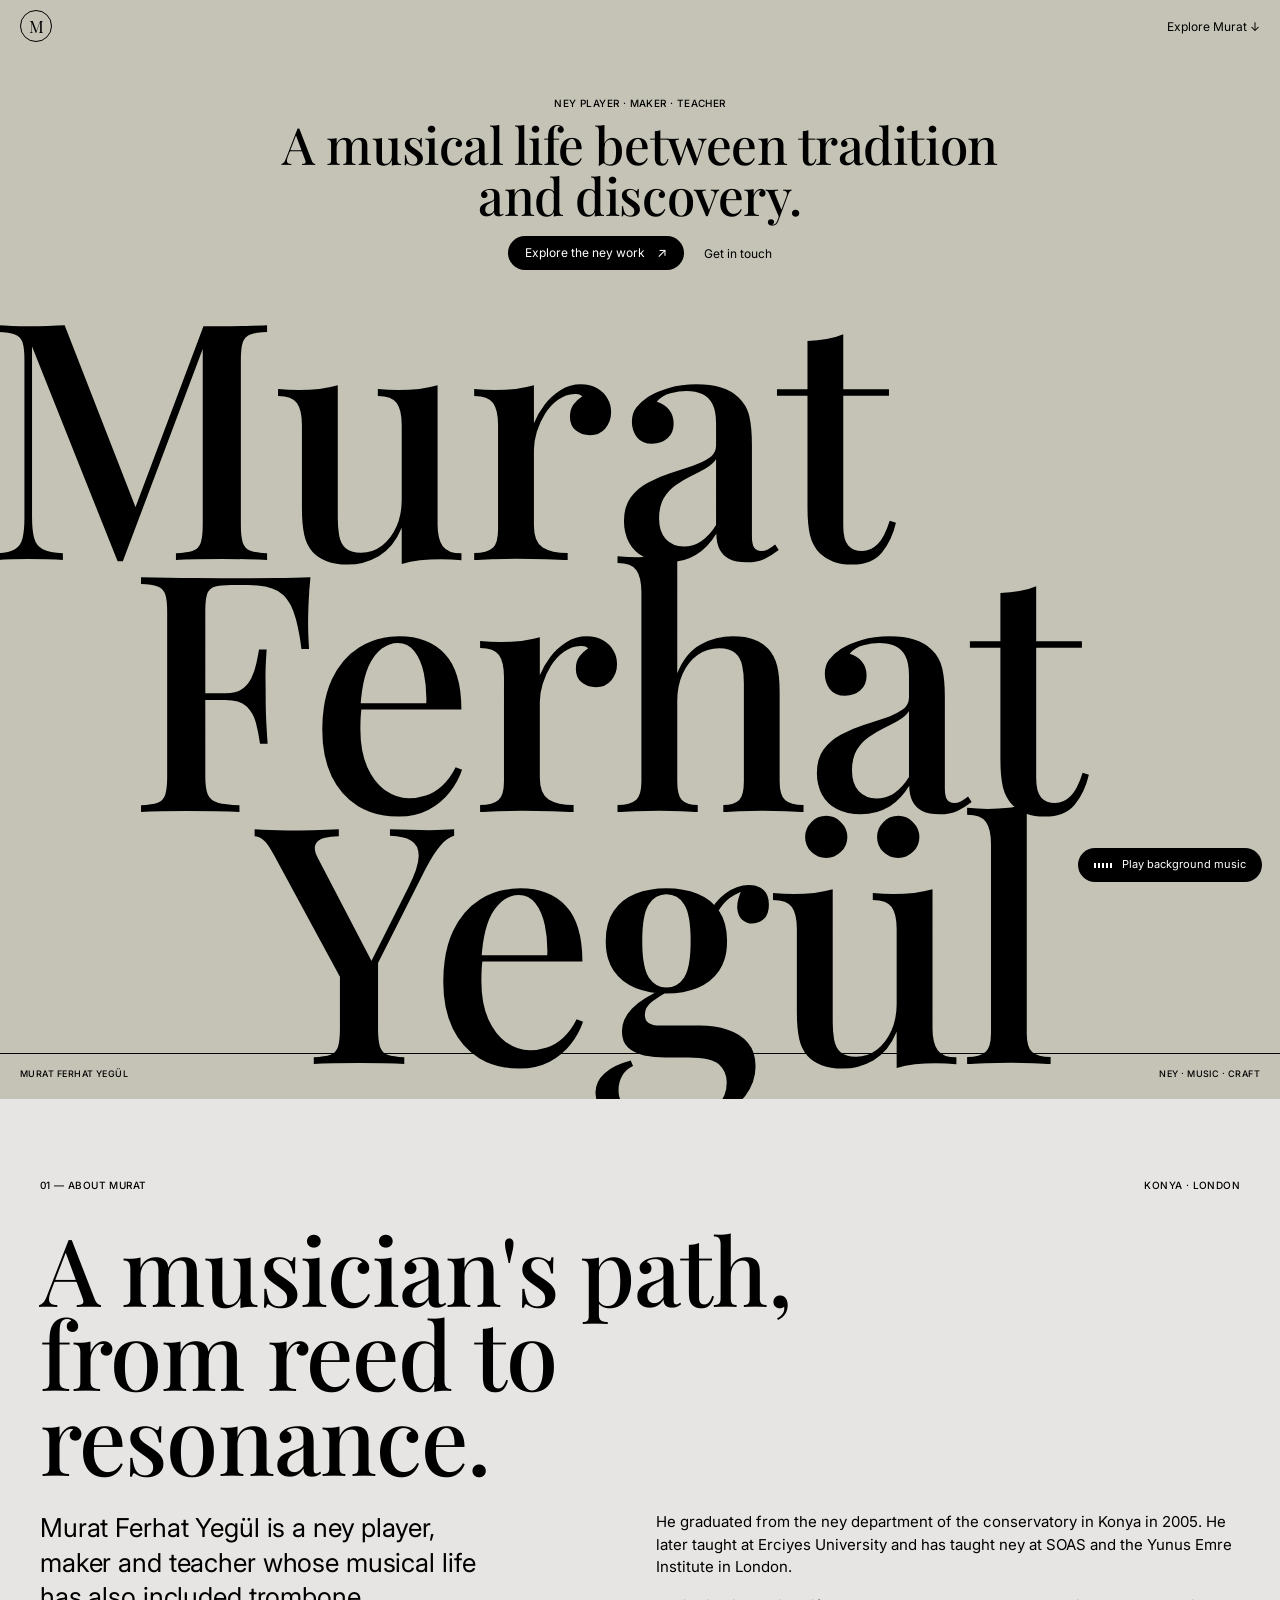
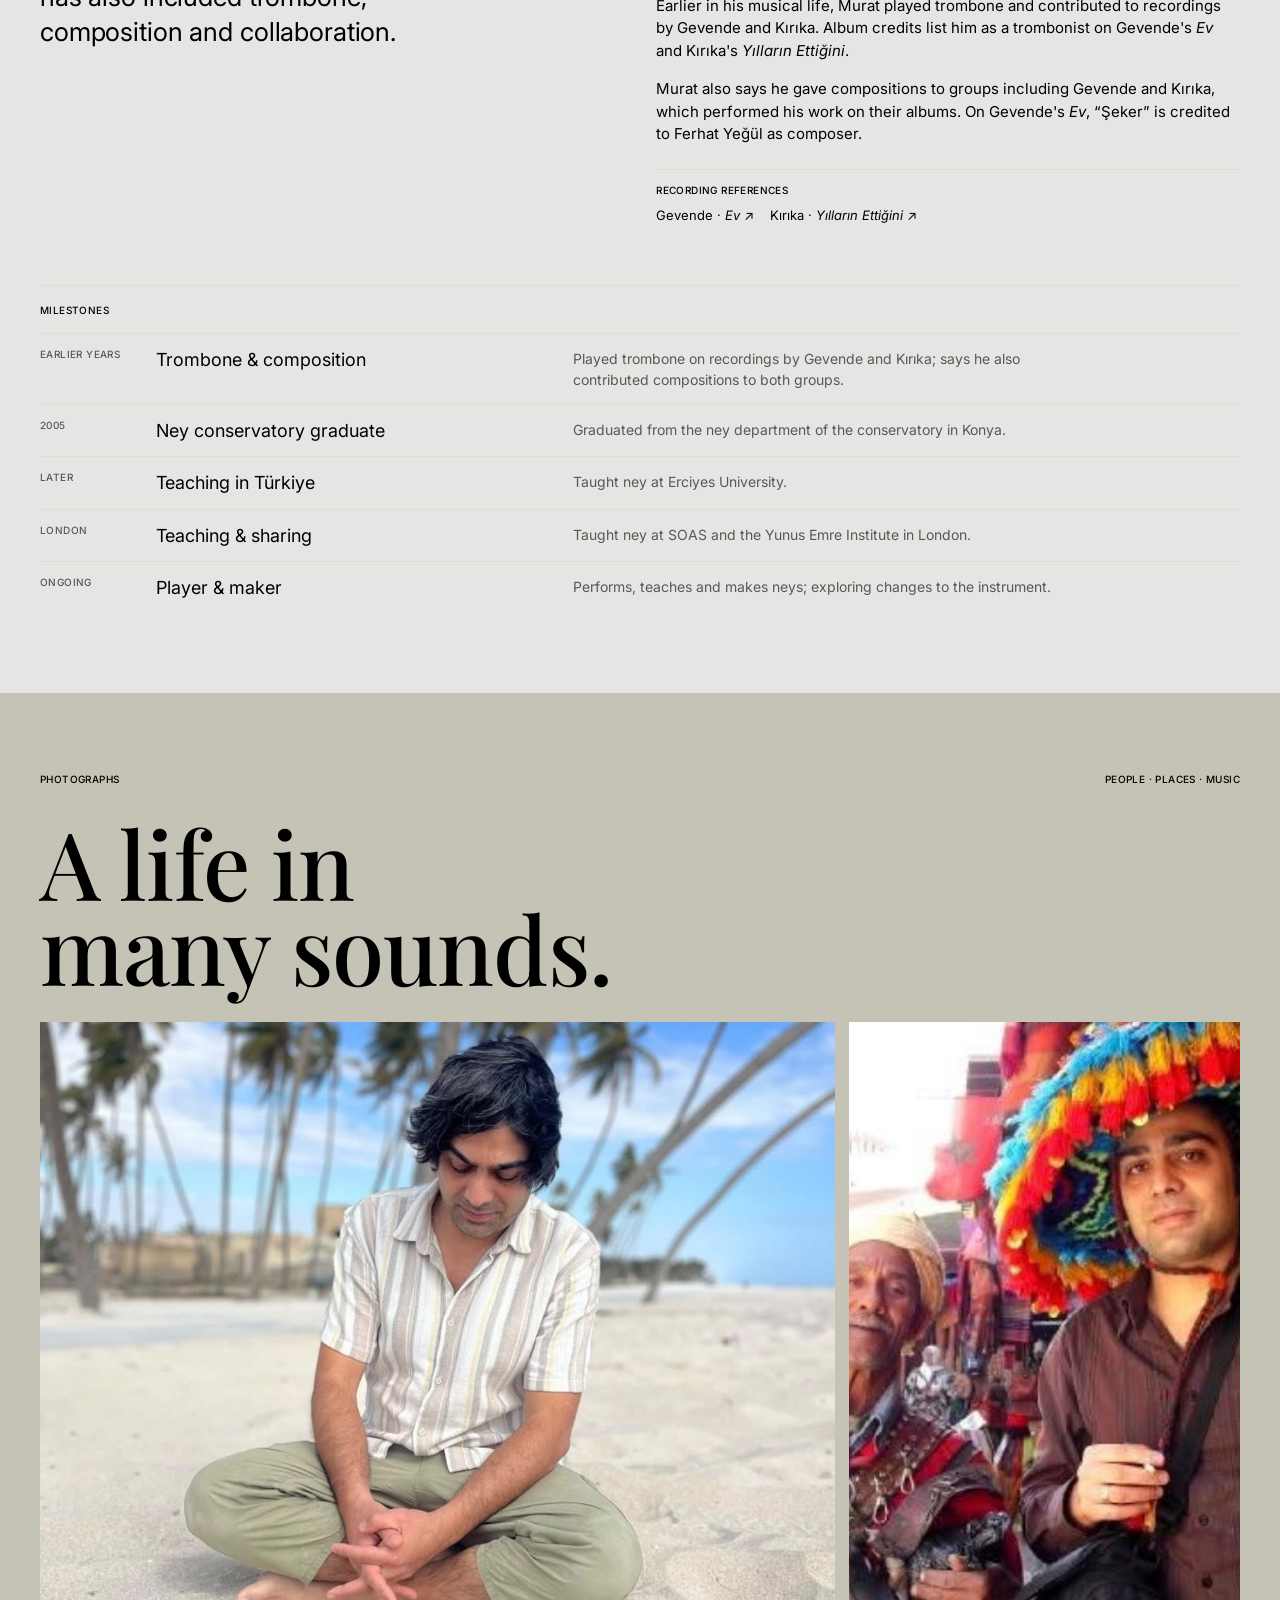
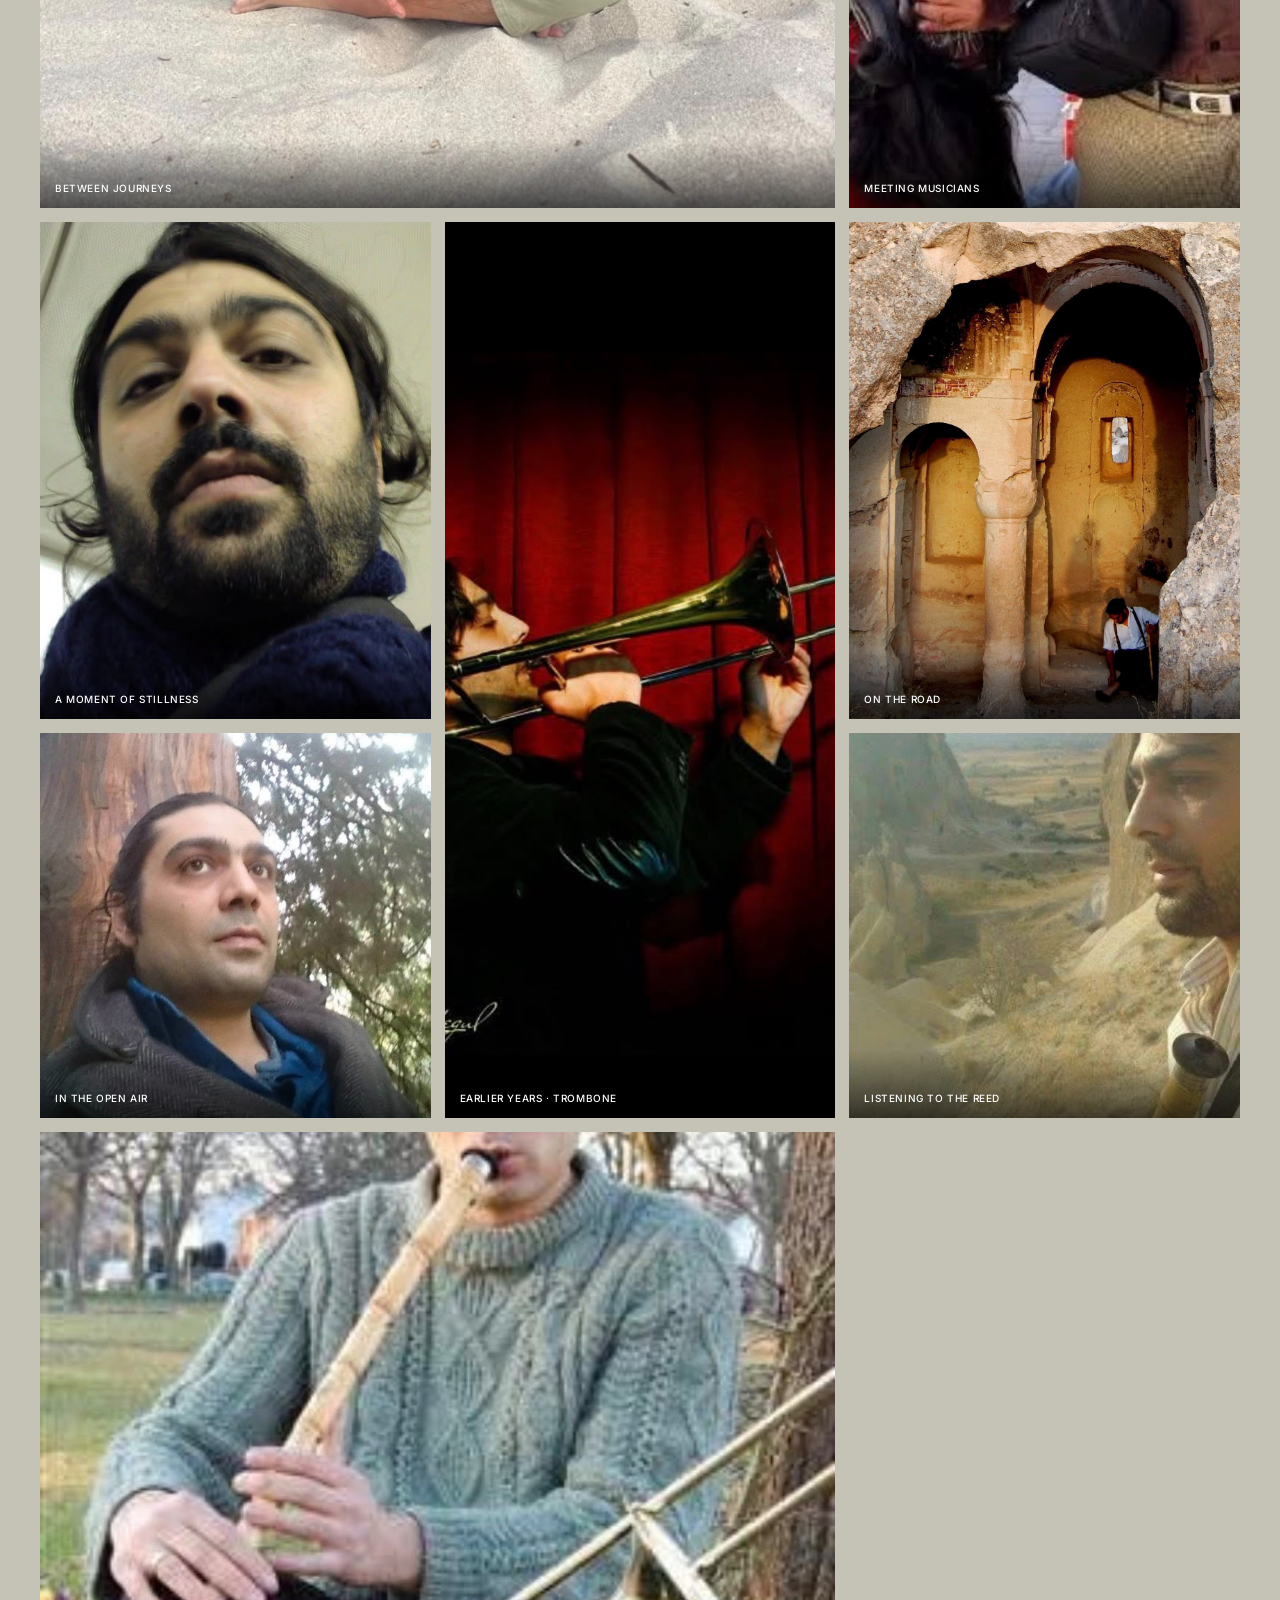
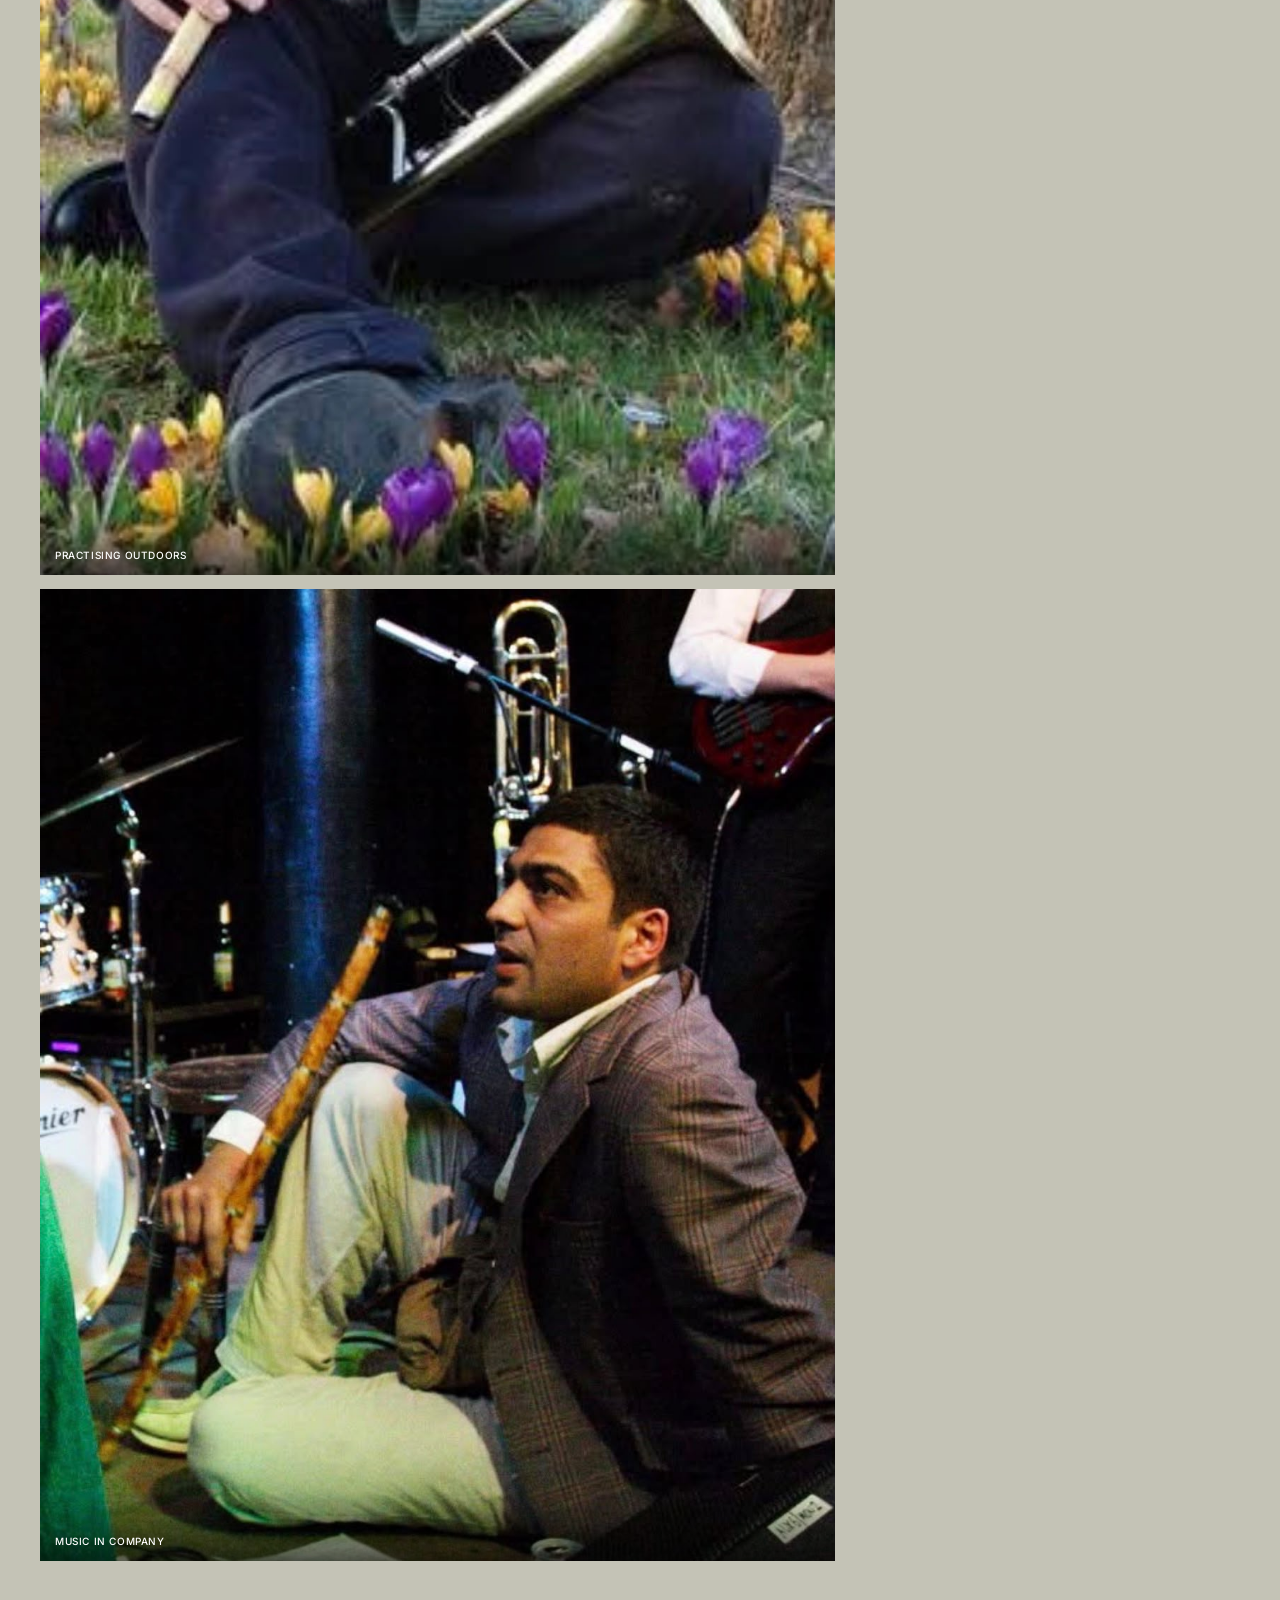
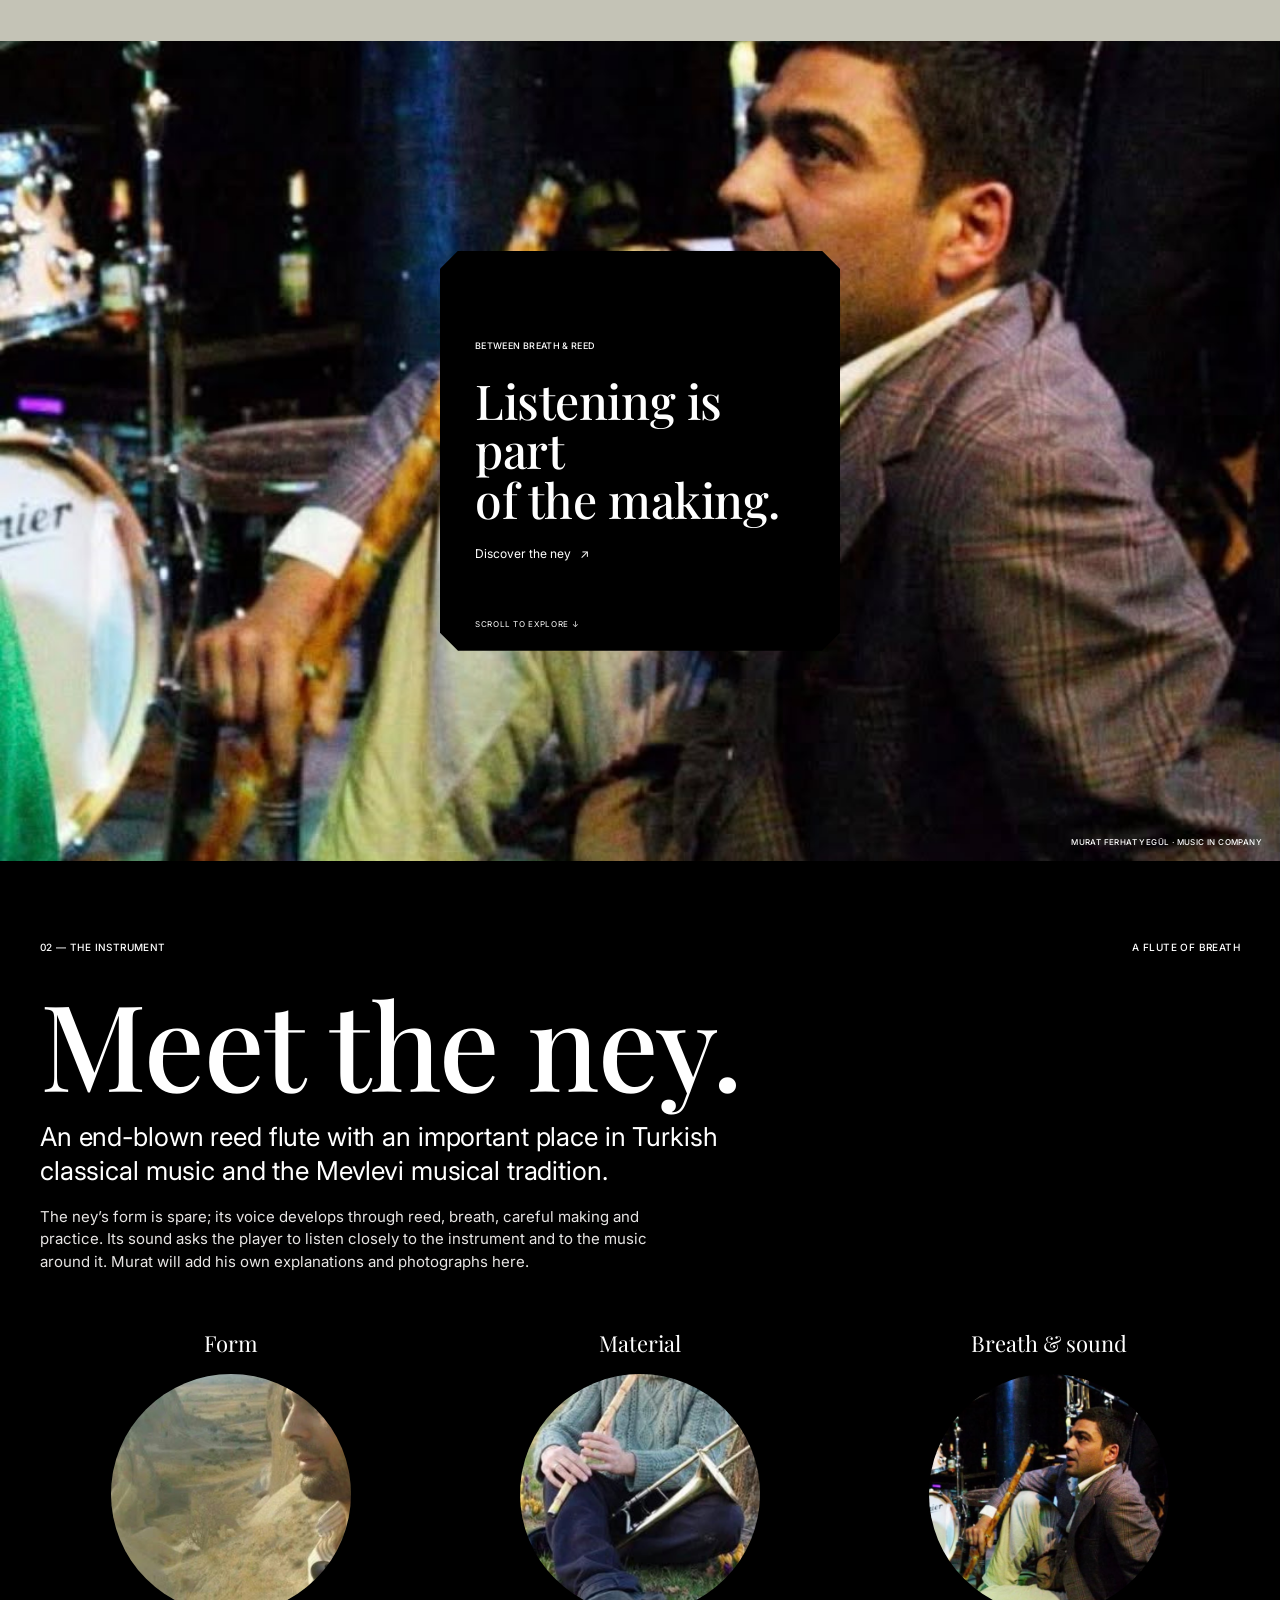
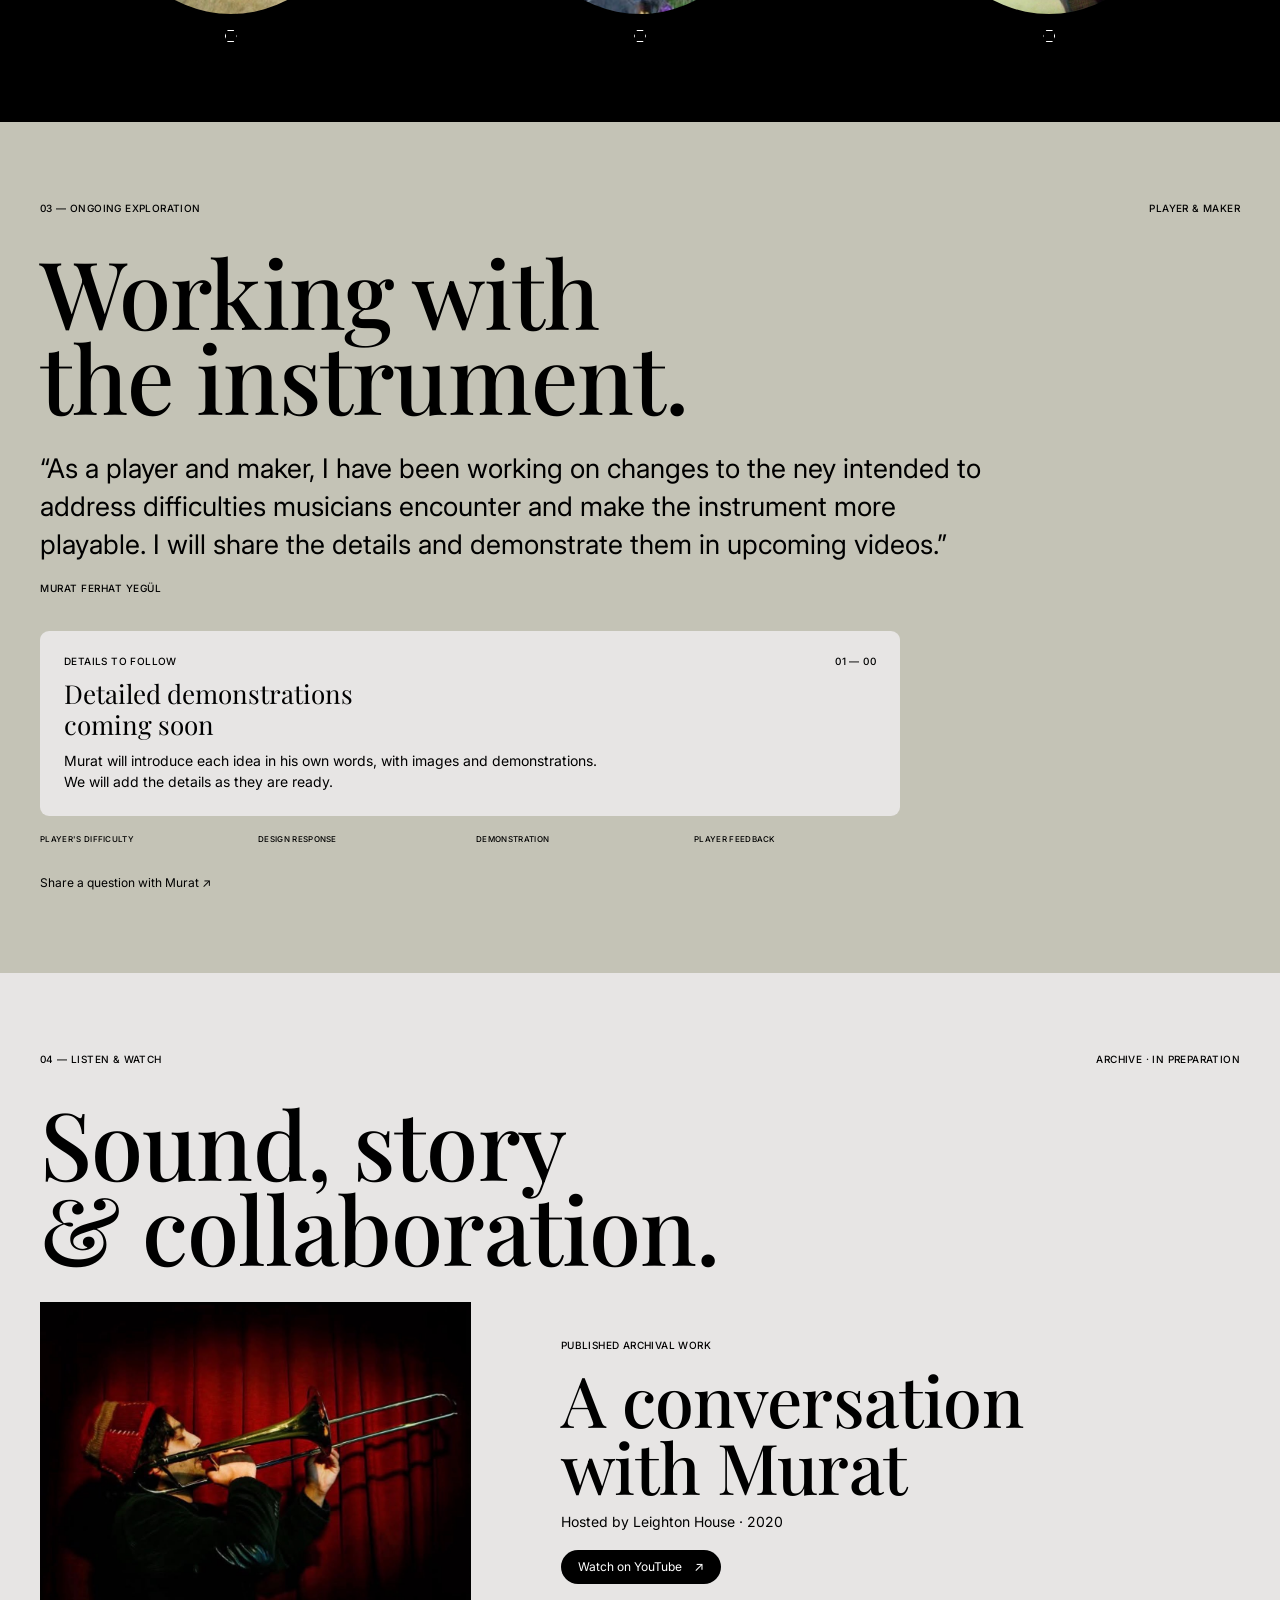
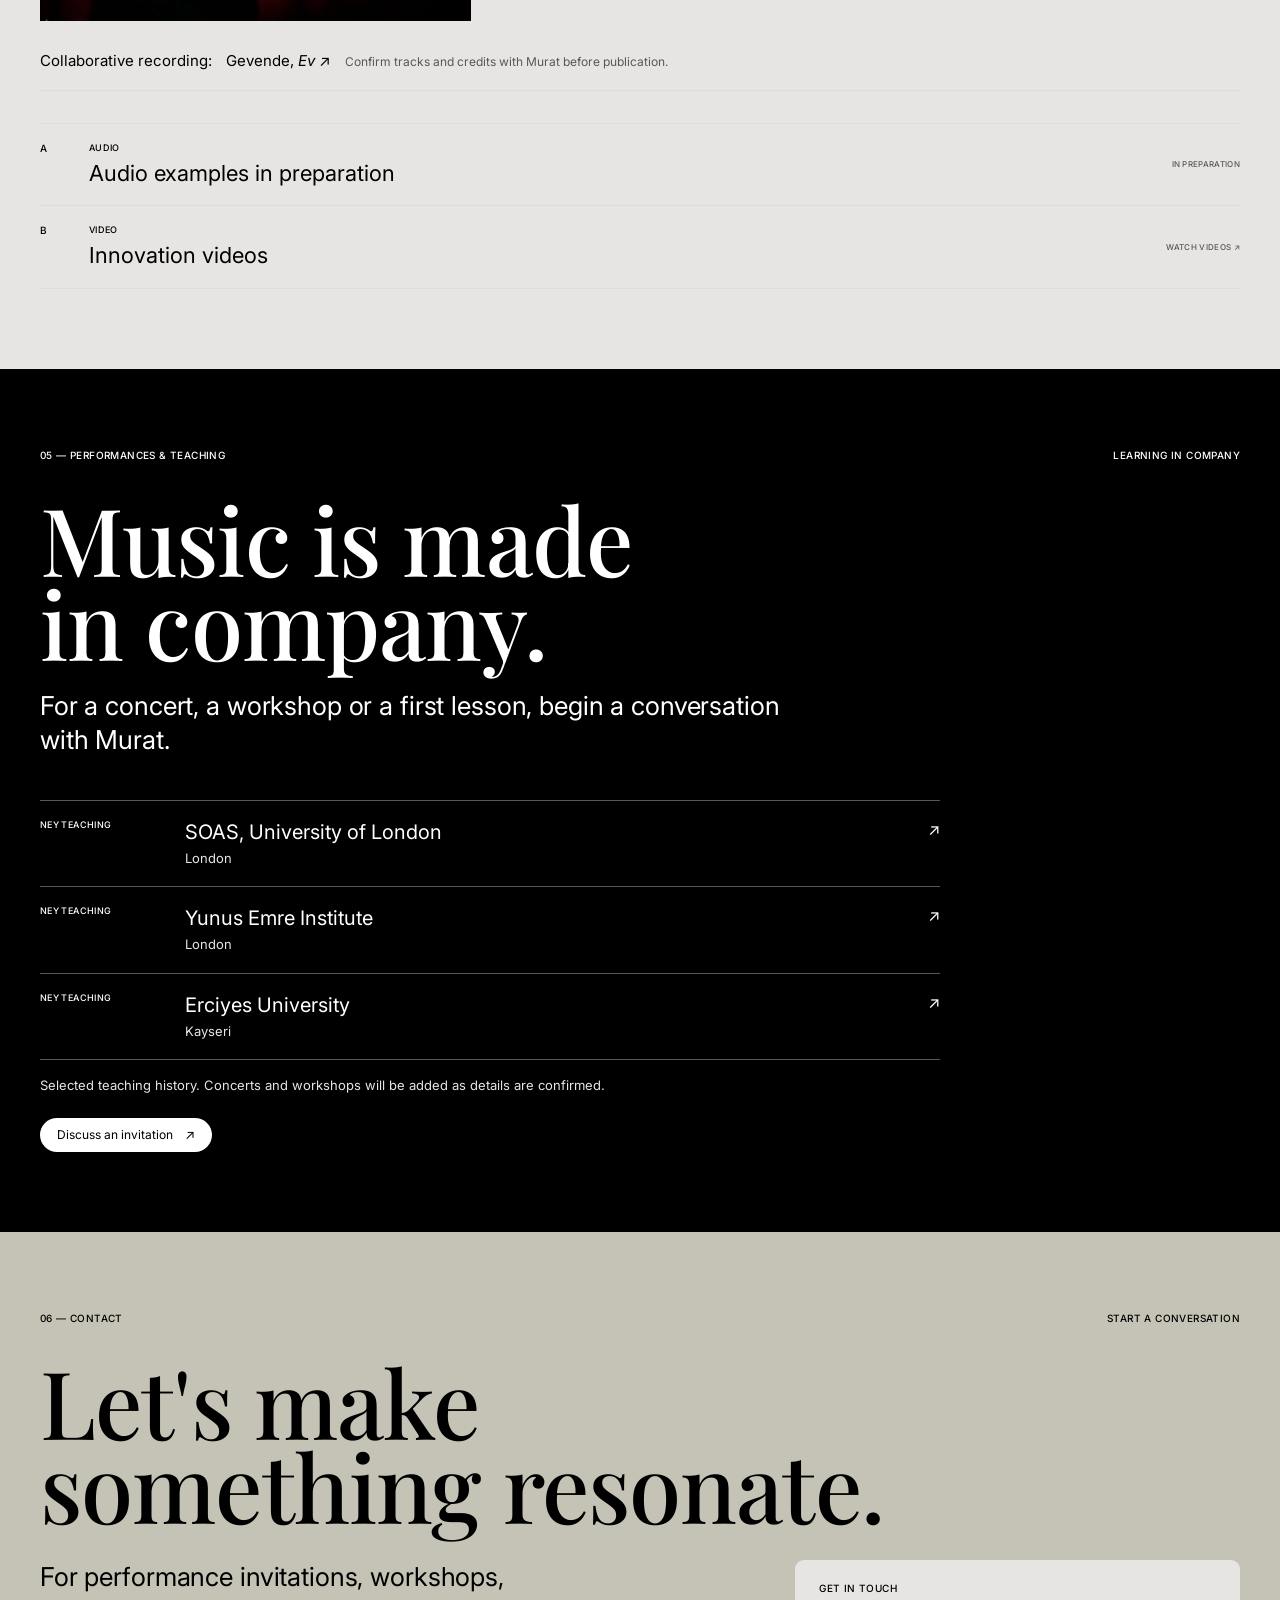
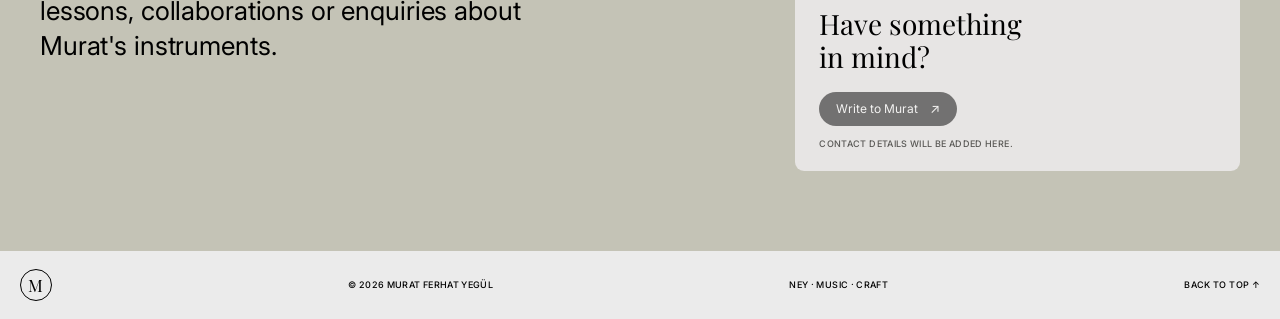
==== commit ee112140: "Add innovation videos page" ====
--- a/index.html
+++ b/index.html
@@ -73,7 +73,7 @@
       <h2 id="listen-title">Sound, story<br>&amp; collaboration.</h2>
       <div class="archive-row"><img class="archive-photo" src="images/Murat%20(4).jpeg" alt="Murat performing on trombone" loading="lazy"><div class="archive-info"><p class="eyebrow">PUBLISHED ARCHIVAL WORK</p><h3>A conversation<br>with Murat</h3><p>Hosted by Leighton House · 2020</p><a class="pill-button" href="https://www.youtube.com/watch?v=tG1Dd7U6iDA" target="_blank" rel="noopener noreferrer">Watch on YouTube <span>↗</span></a></div></div>
       <p class="album-note">Collaborative recording: <a href="https://open.spotify.com/album/5UQedzl1m76VgUy1xEr8Lv" target="_blank" rel="noopener noreferrer">Gevende, <em>Ev</em> ↗</a><span>Confirm tracks and credits with Murat before publication.</span></p>
-      <div class="preparation-list"><article><span class="prep-index">A</span><div><p class="eyebrow">AUDIO</p><h3>Audio examples in preparation</h3></div><span class="prep-status">IN PREPARATION</span></article><article><span class="prep-index">B</span><div><p class="eyebrow">VIDEO</p><h3>Innovation videos in preparation</h3></div><span class="prep-status">IN PREPARATION</span></article></div>
+      <div class="preparation-list"><article><span class="prep-index">A</span><div><p class="eyebrow">AUDIO</p><h3>Audio examples in preparation</h3></div><span class="prep-status">IN PREPARATION</span></article><a class="preparation-link" href="videos.html" aria-label="Open innovation videos"><span class="prep-index">B</span><div><p class="eyebrow">VIDEO</p><h3>Innovation videos</h3></div><span class="prep-status">WATCH VIDEOS <span aria-hidden="true">↗</span></span></a></div>
     </section>
 
     <section id="teaching" class="section teaching-section dark-section" aria-labelledby="teaching-title">
--- a/styles.css
+++ b/styles.css
@@ -21,5 +21,7 @@
 @media(prefers-reduced-motion:reduce){.painting-image,.painting-card,.hero h1 span{animation:none!important}.photo-placeholder{transition:none}.vignette:hover .photo-placeholder{transform:none}.motion-ready .section,.motion-ready .painting-panel{opacity:1;transform:none;transition:none}}
 .music-control{position:fixed;z-index:8;right:18px;bottom:18px;display:flex;align-items:center;gap:10px;padding:10px 16px;border:0;border-radius:var(--radius-pill);background:var(--ink);color:var(--paper);font:400 11px/1.2 var(--sans);cursor:pointer}.music-control:hover{opacity:.82}.music-control:focus-visible{outline:2px solid var(--paper);outline-offset:3px}.music-mark{height:14px;display:flex;align-items:center;gap:2px}.music-mark i{display:block;width:2px;height:5px;background:var(--paper)}.music-control.is-playing .music-mark i{animation:music-wave .8s ease-in-out infinite alternate}.music-control.is-playing .music-mark i:nth-child(2){animation-delay:.2s}.music-control.is-playing .music-mark i:nth-child(3){animation-delay:.4s}.music-control.is-playing .music-mark i:nth-child(4){animation-delay:.1s}.music-control.is-playing .music-mark i:nth-child(5){animation-delay:.3s}@keyframes music-wave{to{height:13px}}@media(prefers-reduced-motion:reduce){.music-mark i{animation:none!important}}
 .photographs-section{background:var(--putty)}.photo-grid{display:grid;grid-template-columns:repeat(3,minmax(0,1fr));grid-auto-flow:dense;gap:14px}.photo-card{position:relative;margin:0;min-height:260px;overflow:hidden;background:#777}.photo-card-wide{grid-column:span 2}.photo-card-tall{grid-row:span 2}.photo-card img{display:block;width:100%;height:100%;min-height:260px;object-fit:cover;transition:transform .6s ease}.photo-card:hover img{transform:scale(1.035)}.photo-card figcaption{position:absolute;left:0;right:0;bottom:0;padding:42px 15px 13px;color:#fff;font:500 10px/1.3 var(--sans);letter-spacing:.06em;text-transform:uppercase;background:linear-gradient(transparent,rgba(0,0,0,.62))}.instrument-photo{display:block;width:min(100%,240px);aspect-ratio:1;object-fit:cover;margin:auto;border-radius:50%}.archive-photo{display:block;width:100%;height:100%;min-height:300px;aspect-ratio:1.35;object-fit:cover}
+.preparation-list .preparation-link{display:grid;grid-template-columns:35px 1fr auto;gap:14px;align-items:center;padding:18px 0;border-top:1px solid var(--vellum);border-bottom:1px solid var(--vellum);color:inherit;text-decoration:none;transition:padding .2s ease}.preparation-link:hover{padding-left:8px}.preparation-link:focus-visible{outline:2px solid var(--ink);outline-offset:4px}.preparation-link .prep-index{align-self:start}.preparation-link .eyebrow{font-size:9px;margin:0 0 5px}.preparation-link h3{font:400 22px/1.3 var(--sans);margin:0}.preparation-link .prep-status{font-size:8px;color:var(--graphite)}
 @media(max-width:760px){.photo-grid{grid-template-columns:repeat(2,minmax(0,1fr));gap:10px}.photo-card{min-height:210px}.photo-card img{min-height:210px}.photo-card-wide{grid-column:span 2}.photo-card-tall{grid-row:span 2}.instrument-photo{width:min(100%,210px)}}
+@media(max-width:760px){.preparation-list .preparation-link{grid-template-columns:25px 1fr;gap:10px}.preparation-link .prep-status{grid-column:2}}
 @media(max-width:440px){.photo-grid{grid-template-columns:1fr 1fr}.photo-card{min-height:180px}.photo-card img{min-height:180px}.photo-card-wide{grid-column:span 2}.archive-photo{min-height:220px}}
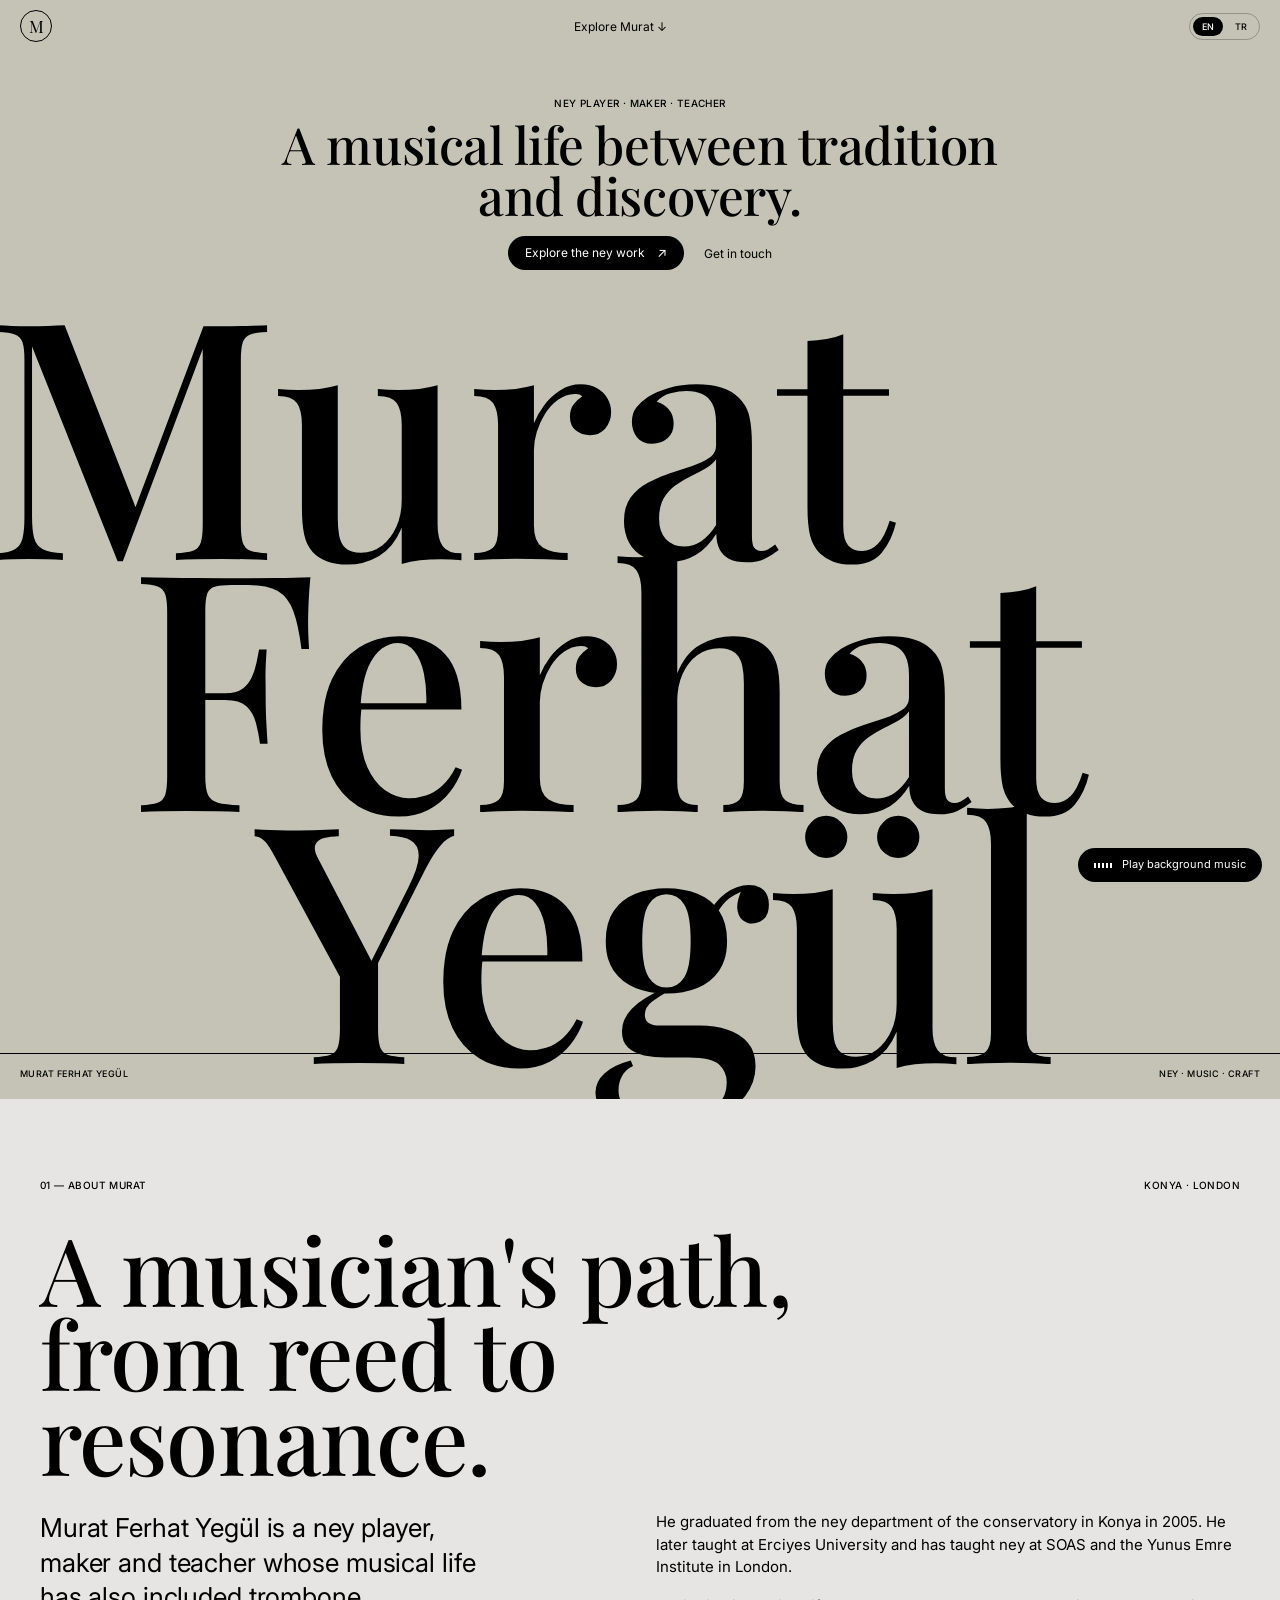
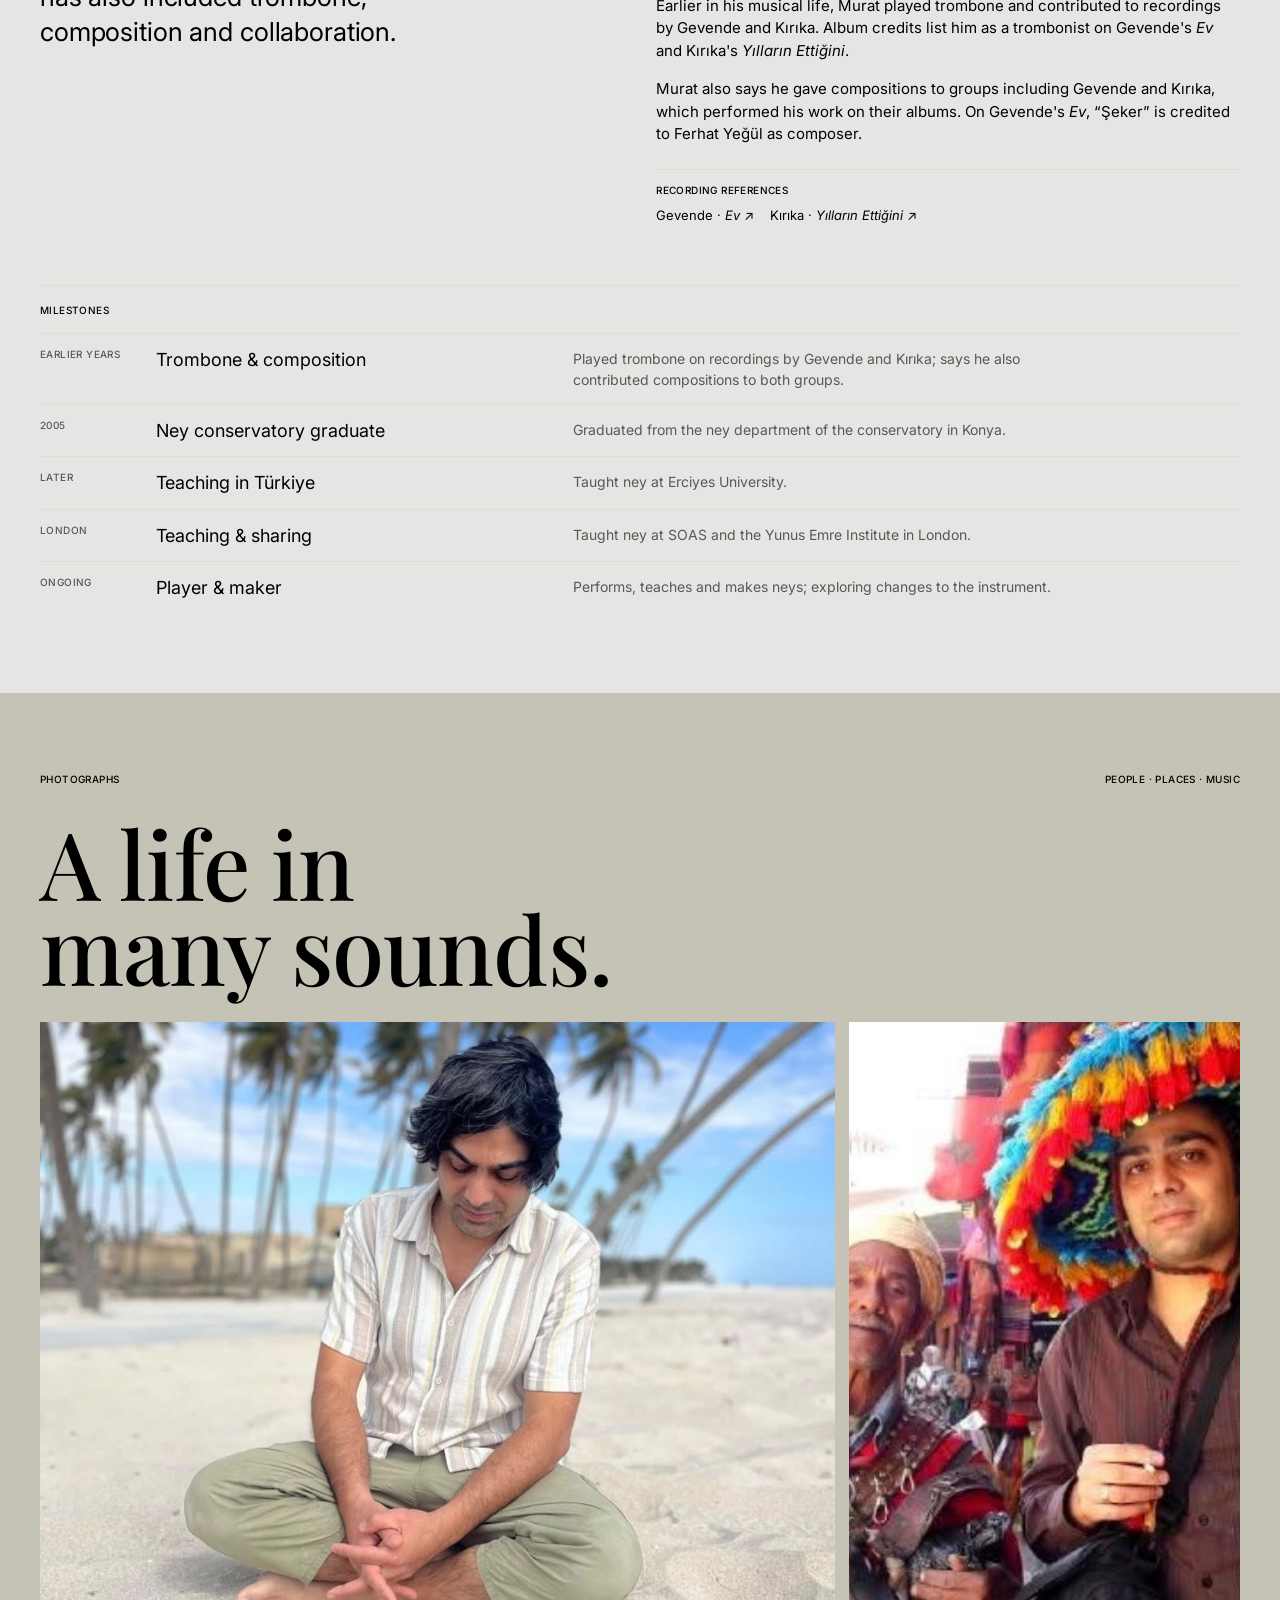
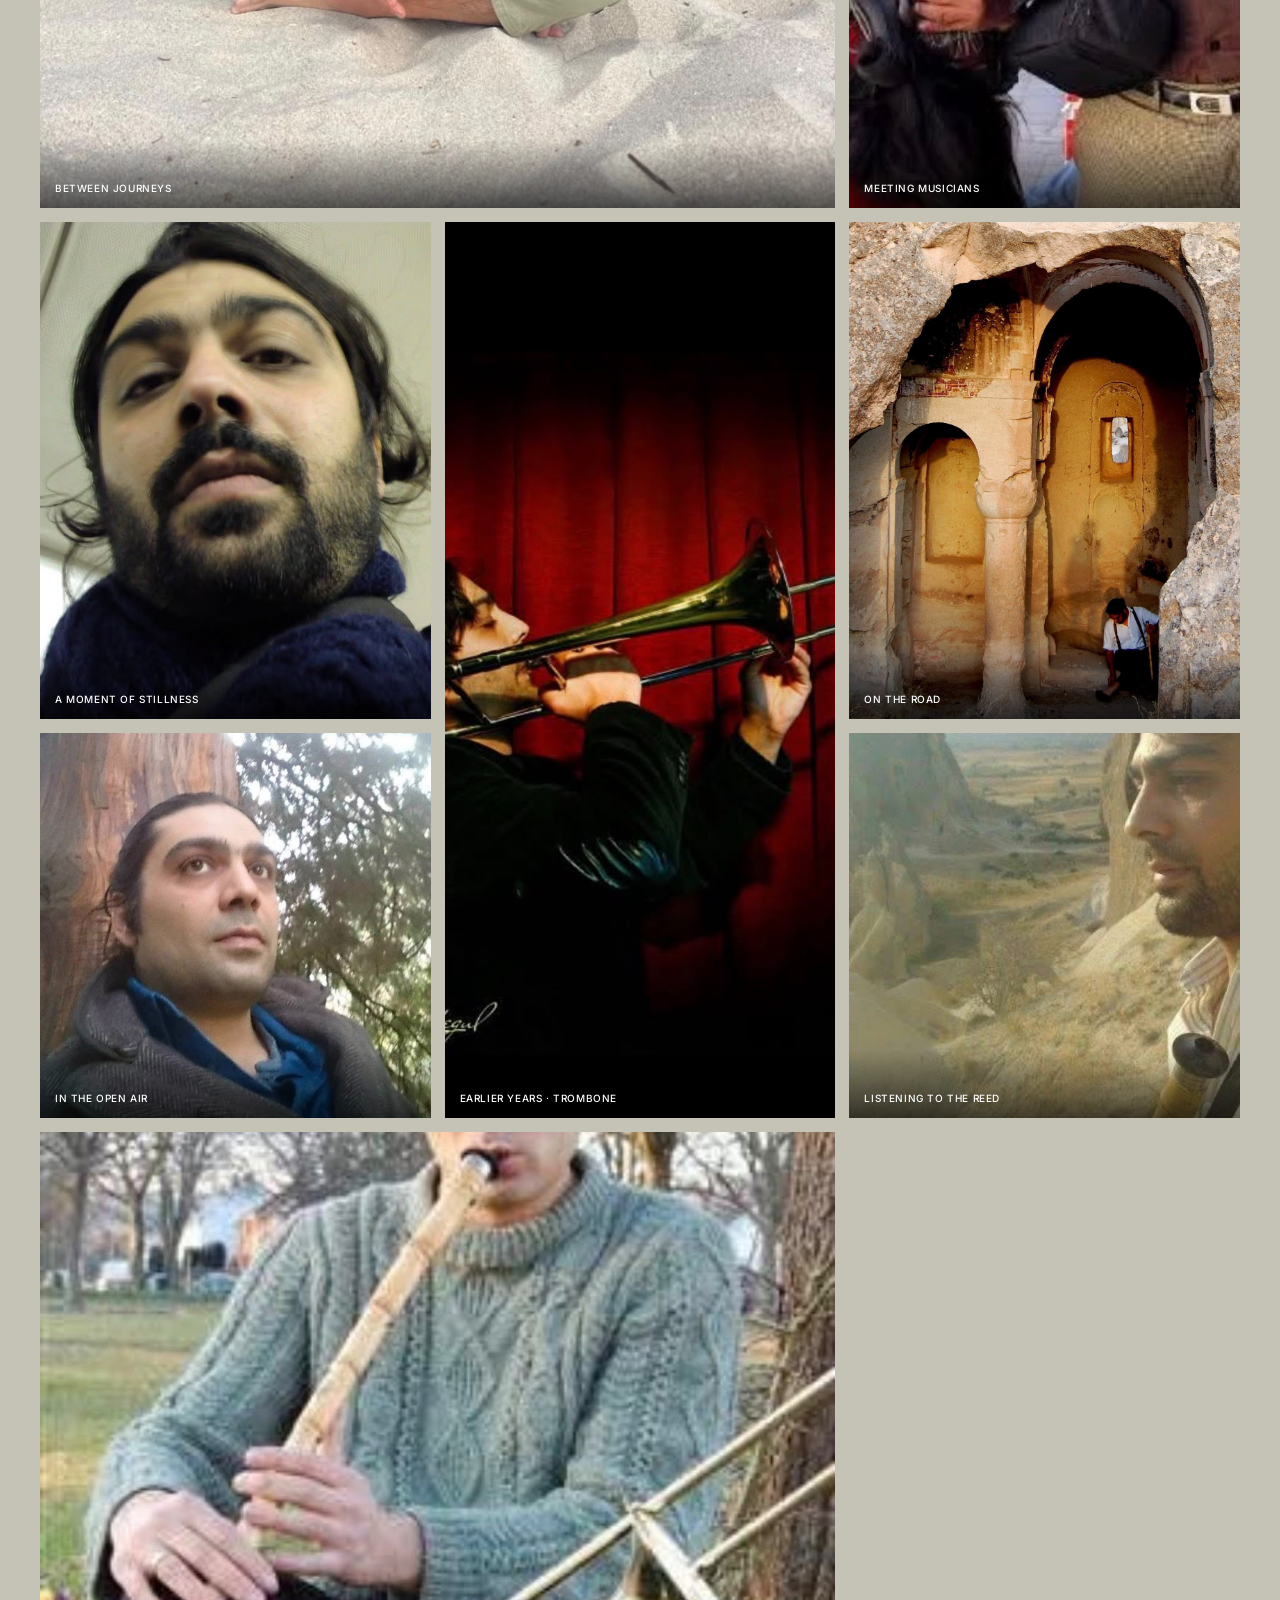
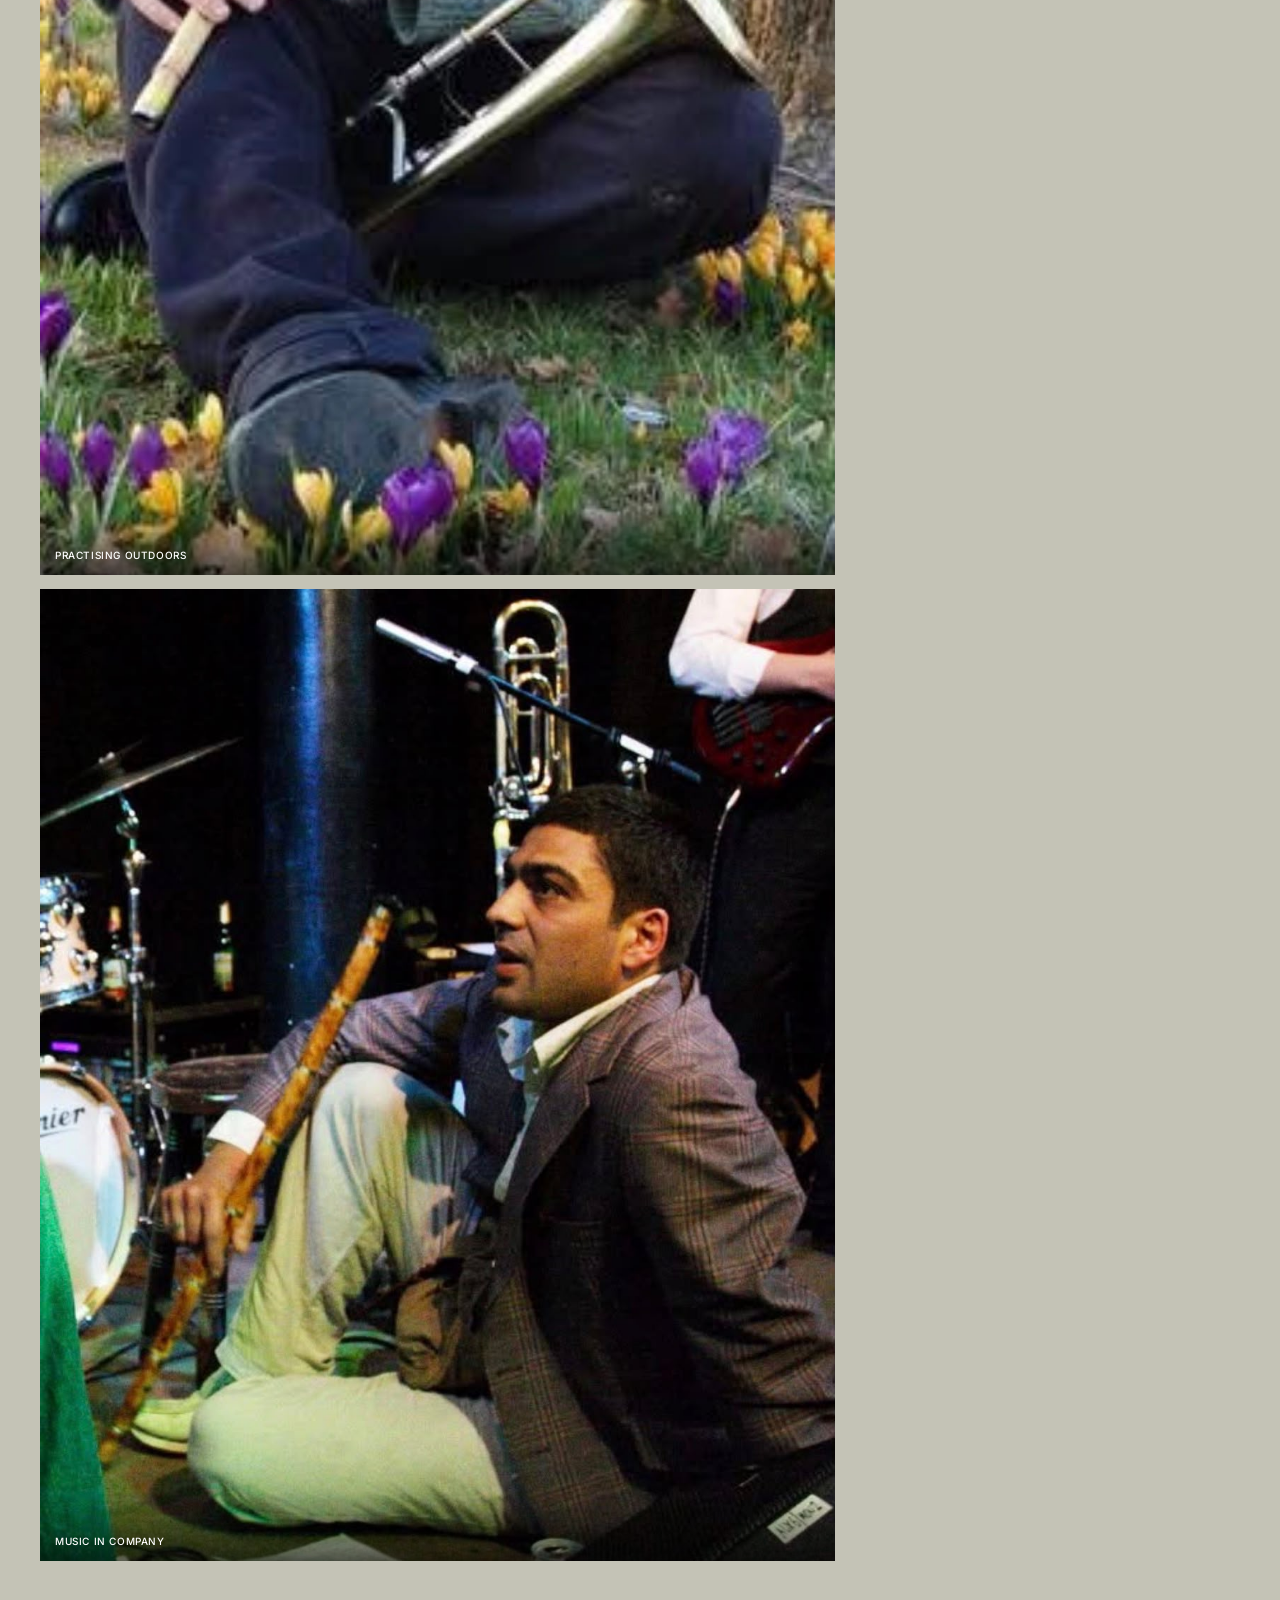
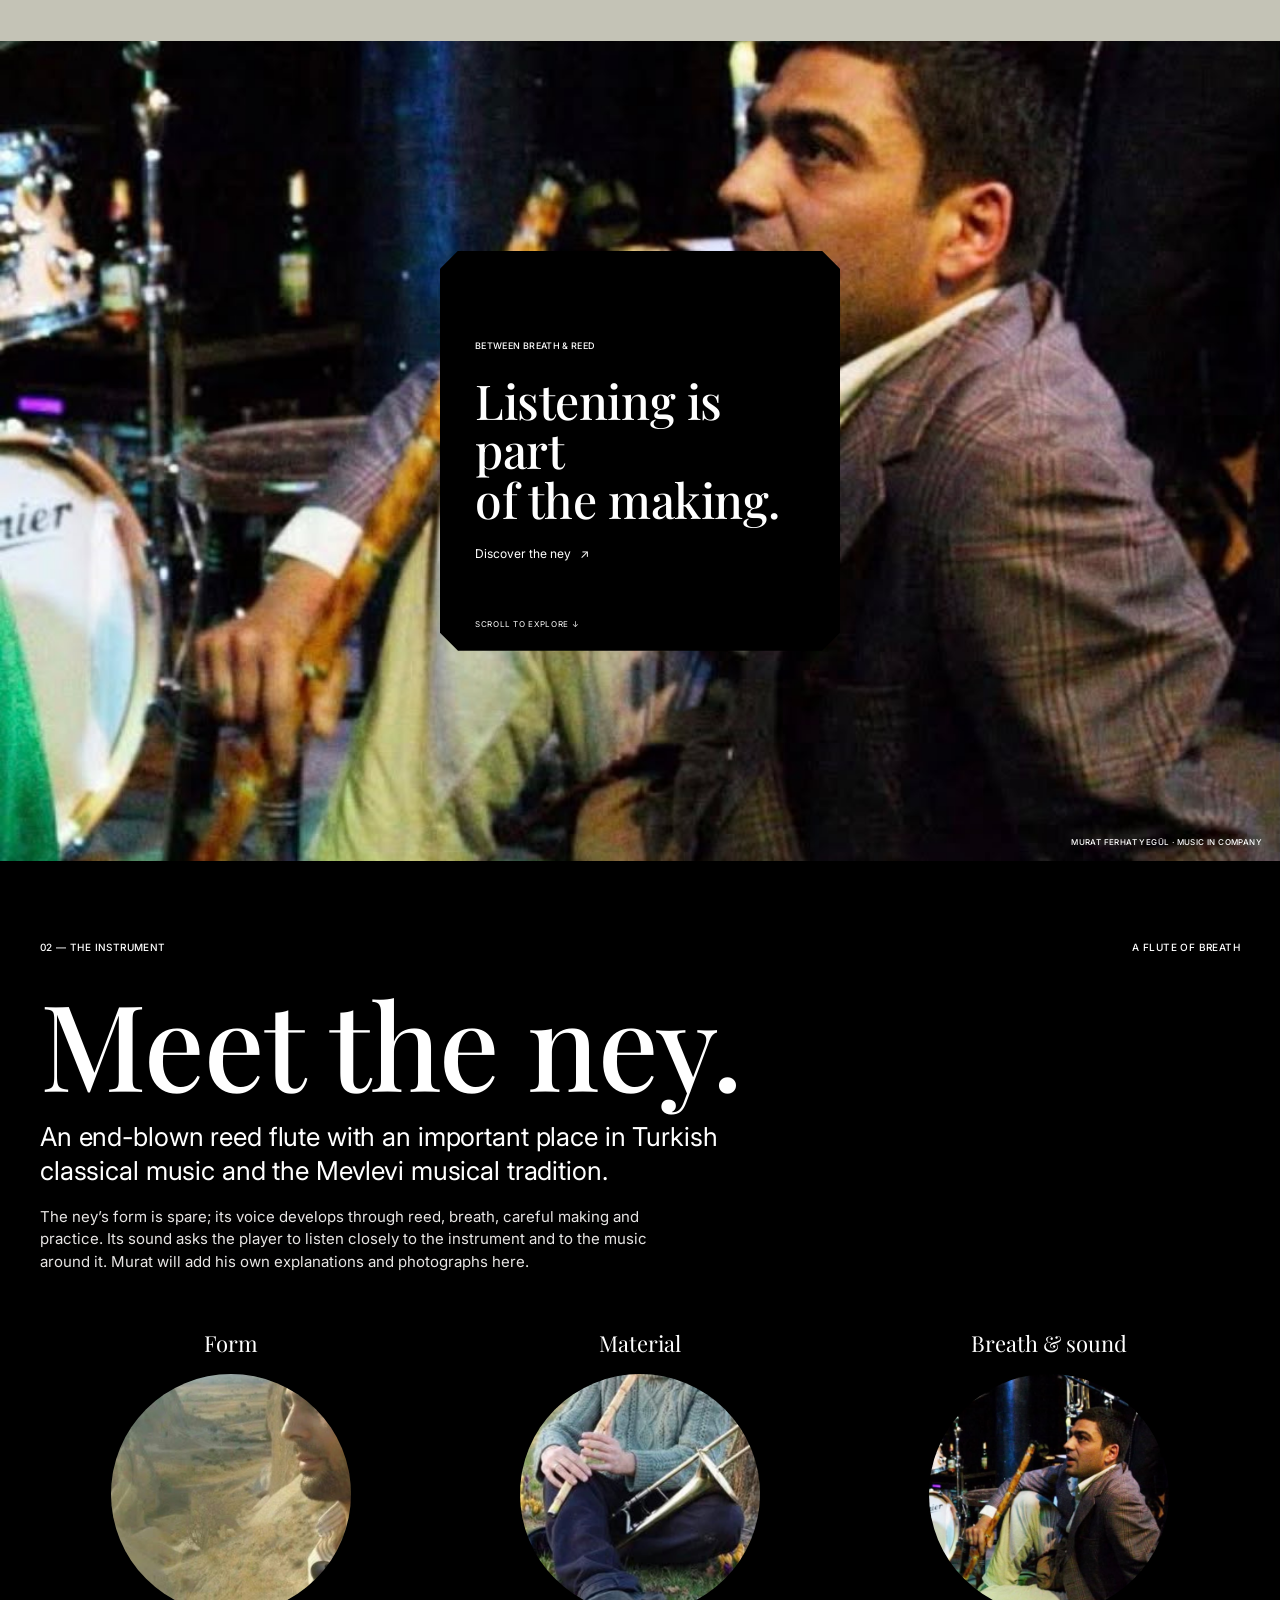
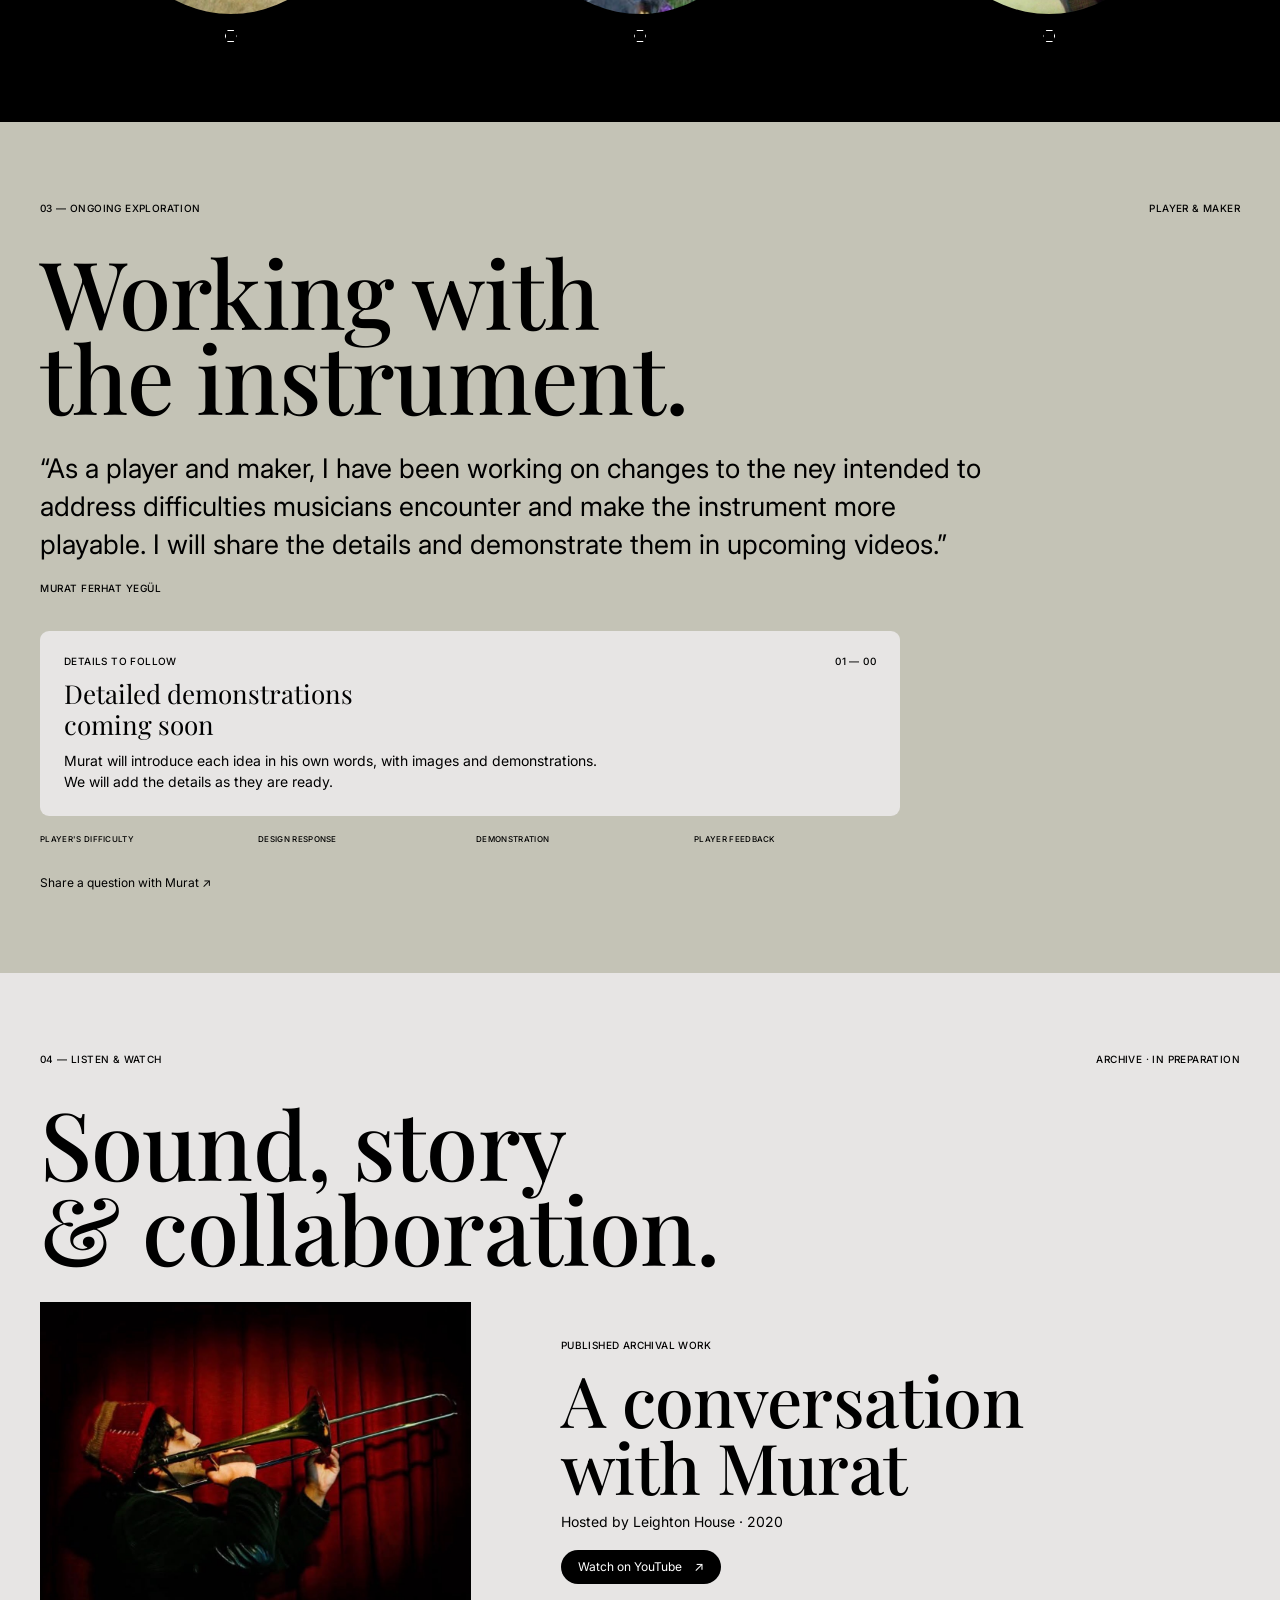
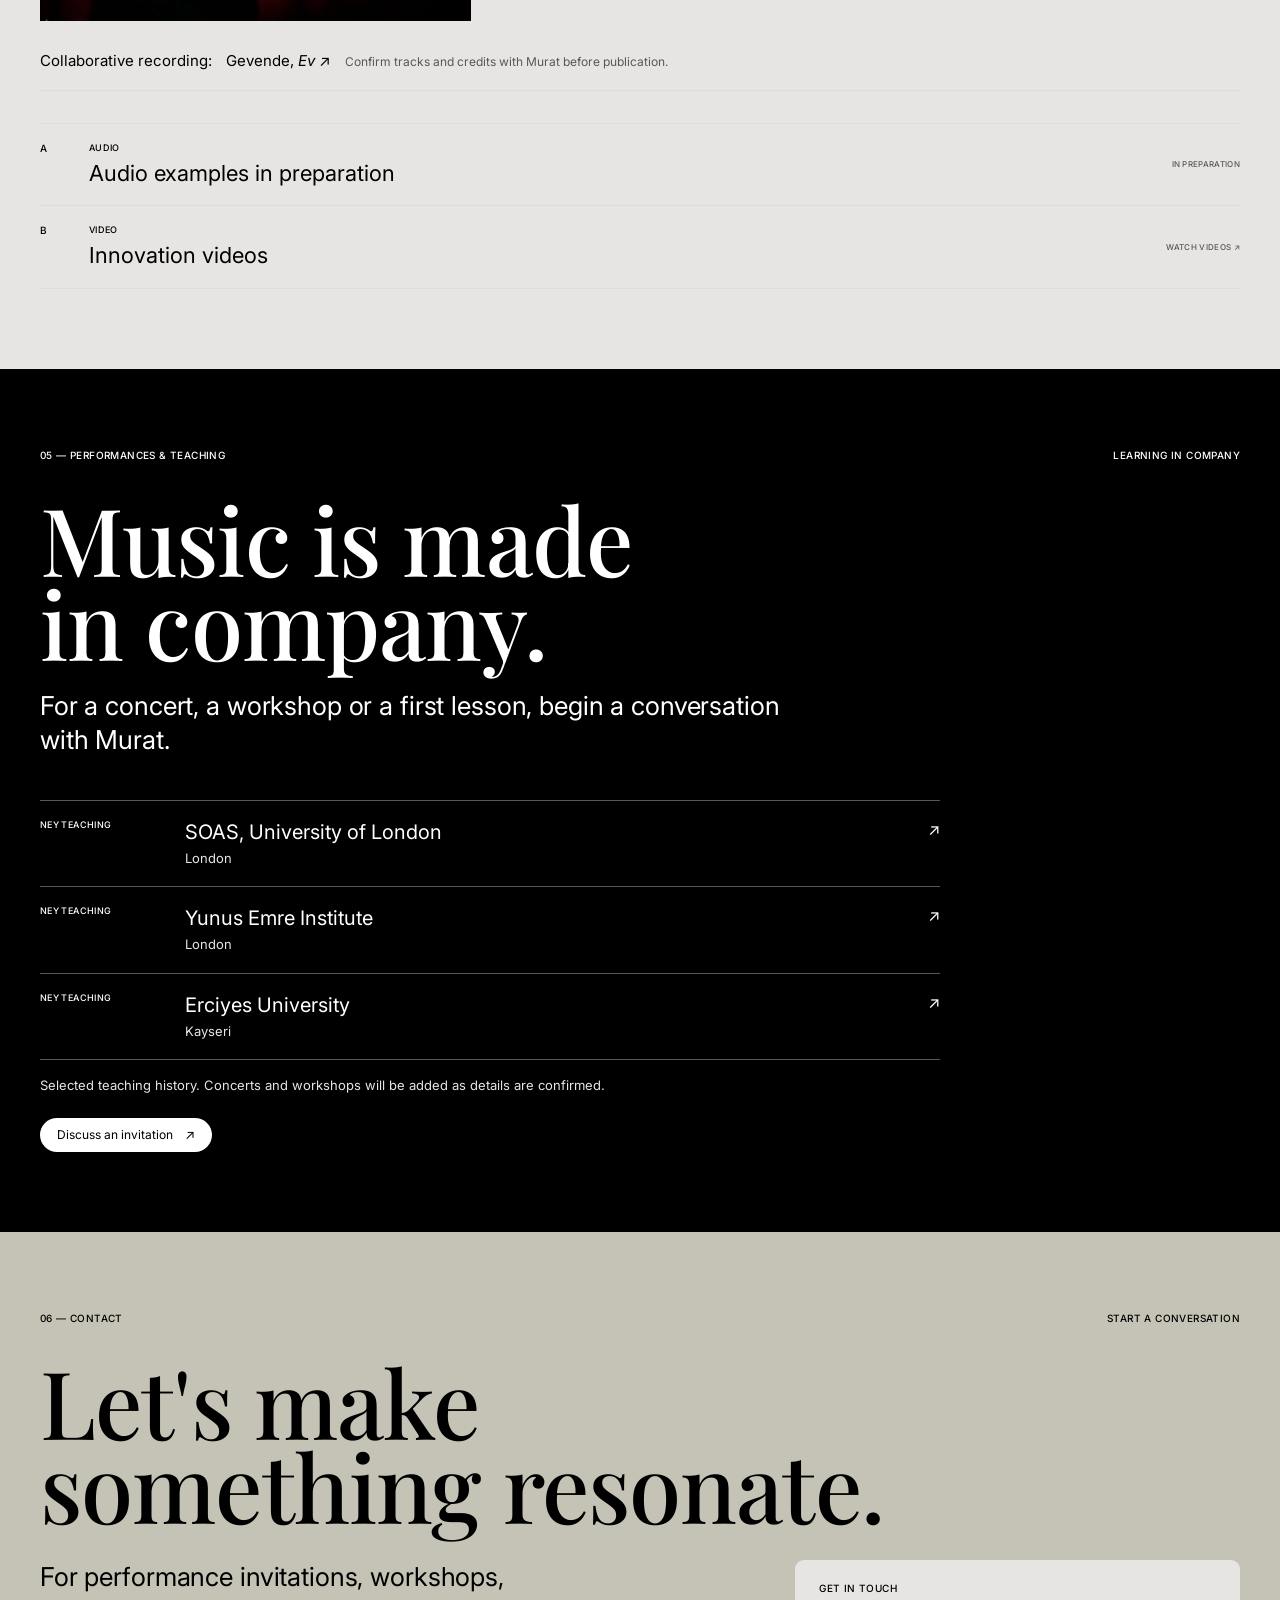
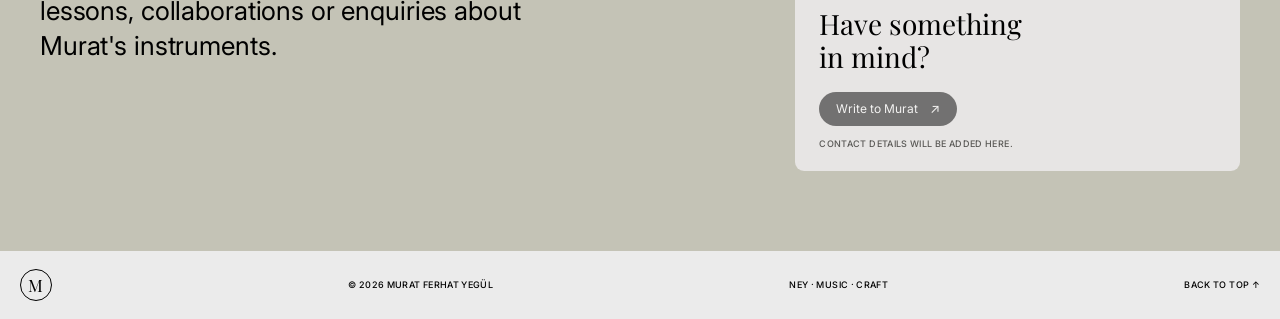
==== commit c6e5e94b: "Add Turkish language switch" ====
--- a/index.html
+++ b/index.html
@@ -11,87 +11,89 @@
   <link href="https://fonts.googleapis.com/css2?family=Inter:wght@400;500;700&family=Playfair+Display:wght@400;500&display=swap" rel="stylesheet">
   <link rel="stylesheet" href="styles.css">
   <script src="content.js" defer></script>
+  <script src="i18n.js" defer></script>
   <script src="script.js" defer></script>
 </head>
 <body>
-  <a class="skip-link" href="#main">Skip to content</a>
+  <a class="skip-link" href="#main" data-i18n="skip">Skip to content</a>
   <header class="site-header">
-    <a class="monogram" href="#home" aria-label="Murat Ferhat Yegül, home">M</a>
-    <a class="header-link" href="#about">Explore Murat <span aria-hidden="true">↓</span></a>
+    <a class="monogram" href="#home" aria-label="Murat Ferhat Yegül, home" data-i18n-aria="homeLabel">M</a>
+    <a class="header-link" href="#about" data-i18n="headerExplore">Explore Murat <span aria-hidden="true">↓</span></a>
+    <nav class="language-switch" aria-label="Choose language" data-i18n-aria="languageLabel"><button type="button" data-set-language="en" aria-pressed="true">EN</button><button type="button" data-set-language="tr" aria-pressed="false">TR</button></nav>
   </header>
   <main id="main">
     <section class="hero" id="home" aria-labelledby="hero-title">
-      <div class="hero-intro"><p class="eyebrow">NEY PLAYER · MAKER · TEACHER</p><p class="hero-deck">A musical life between tradition and discovery.</p><div class="hero-quicklinks"><a class="pill-button" href="#work">Explore the ney work <span>↗</span></a><a class="plain-link" href="#contact">Get in touch</a></div></div>
+      <div class="hero-intro"><p class="eyebrow" data-i18n="heroEyebrow">NEY PLAYER · MAKER · TEACHER</p><p class="hero-deck" data-i18n="heroDeck">A musical life between tradition and discovery.</p><div class="hero-quicklinks"><a class="pill-button" href="#work" data-i18n="exploreWork">Explore the ney work <span>↗</span></a><a class="plain-link" href="#contact" data-i18n="getInTouch">Get in touch</a></div></div>
       <h1 id="hero-title" aria-label="Murat Ferhat Yegül"><span>Murat</span><span>Ferhat</span><span>Yegül</span></h1>
       <div class="hero-caption"><span>MURAT FERHAT YEGÜL</span><span>NEY · MUSIC · CRAFT</span></div>
     </section>
 
     <section id="about" class="section about-section" aria-labelledby="about-title">
-      <div class="section-meta"><span>01 — ABOUT MURAT</span><span>KONYA · LONDON</span></div>
-      <h2 id="about-title">A musician's path,<br>from reed to resonance.</h2>
-      <div class="about-grid"><p class="lead">Murat Ferhat Yegül is a ney player, maker and teacher whose musical life has also included trombone, composition and collaboration.</p><div class="about-detail"><p>He graduated from the ney department of the conservatory in Konya in 2005. He later taught at Erciyes University and has taught ney at SOAS and the Yunus Emre Institute in London.</p><p>Earlier in his musical life, Murat played trombone and contributed to recordings by Gevende and Kırıka. Album credits list him as a trombonist on Gevende's <em>Ev</em> and Kırıka's <em>Yılların Ettiğini</em>.</p><p>Murat also says he gave compositions to groups including Gevende and Kırıka, which performed his work on their albums. On Gevende's <em>Ev</em>, “Şeker” is credited to Ferhat Yeğül as composer.</p><div class="source-notes"><span>RECORDING REFERENCES</span><a href="https://open.spotify.com/album/5UQedzl1m76VgUy1xEr8Lv" target="_blank" rel="noopener noreferrer">Gevende · <em>Ev</em> ↗</a><a href="https://www.birbabaindie.com/album-kirika-yillarin-ettigini/" target="_blank" rel="noopener noreferrer">Kırıka · <em>Yılların Ettiğini</em> ↗</a></div></div></div>
-      <div class="timeline-wrap"><p class="eyebrow">MILESTONES</p><div class="timeline" id="timeline-items"></div></div>
+      <div class="section-meta"><span data-i18n="aboutMeta">01 — ABOUT MURAT</span><span data-i18n="aboutMetaDetail">KONYA · LONDON</span></div>
+      <h2 id="about-title" data-i18n="aboutTitle">A musician's path,<br>from reed to resonance.</h2>
+      <div class="about-grid"><p class="lead" data-i18n="aboutLead">Murat Ferhat Yegül is a ney player, maker and teacher whose musical life has also included trombone, composition and collaboration.</p><div class="about-detail"><p data-i18n="aboutP1">He graduated from the ney department of the conservatory in Konya in 2005. He later taught at Erciyes University and has taught ney at SOAS and the Yunus Emre Institute in London.</p><p data-i18n="aboutP2">Earlier in his musical life, Murat played trombone and contributed to recordings by Gevende and Kırıka. Album credits list him as a trombonist on Gevende's <em>Ev</em> and Kırıka's <em>Yılların Ettiğini</em>.</p><p data-i18n="aboutP3">Murat also says he gave compositions to groups including Gevende and Kırıka, which performed his work on their albums. On Gevende's <em>Ev</em>, “Şeker” is credited to Ferhat Yeğül as composer.</p><div class="source-notes"><span data-i18n="recordingReferences">RECORDING REFERENCES</span><a href="https://open.spotify.com/album/5UQedzl1m76VgUy1xEr8Lv" target="_blank" rel="noopener noreferrer">Gevende · <em>Ev</em> ↗</a><a href="https://www.birbabaindie.com/album-kirika-yillarin-ettigini/" target="_blank" rel="noopener noreferrer">Kırıka · <em>Yılların Ettiğini</em> ↗</a></div></div></div>
+      <div class="timeline-wrap"><p class="eyebrow" data-i18n="milestones">MILESTONES</p><div class="timeline" id="timeline-items"></div></div>
     </section>
 
     <section id="photographs" class="section photographs-section" aria-labelledby="photographs-title">
-      <div class="section-meta"><span>PHOTOGRAPHS</span><span>PEOPLE · PLACES · MUSIC</span></div>
-      <h2 id="photographs-title">A life in<br>many sounds.</h2>
+      <div class="section-meta"><span data-i18n="photosMeta">PHOTOGRAPHS</span><span data-i18n="photosMetaDetail">PEOPLE · PLACES · MUSIC</span></div>
+      <h2 id="photographs-title" data-i18n="photosTitle">A life in<br>many sounds.</h2>
       <div class="photo-grid">
-        <figure class="photo-card photo-card-wide"><img src="images/Murat%20(1).jpeg" alt="Murat seated on a quiet beach" loading="lazy"><figcaption>Between journeys</figcaption></figure>
-        <figure class="photo-card"><img src="images/Murat%20(2).jpeg" alt="Murat with a local musician at a market" loading="lazy"><figcaption>Meeting musicians</figcaption></figure>
-        <figure class="photo-card"><img src="images/Murat%20(3).jpeg" alt="A close portrait of Murat" loading="lazy"><figcaption>A moment of stillness</figcaption></figure>
-        <figure class="photo-card photo-card-tall"><img src="images/Murat%20(4).jpeg" alt="Murat playing trombone on stage" loading="lazy"><figcaption>Earlier years · trombone</figcaption></figure>
-        <figure class="photo-card"><img src="images/Murat%20(5).jpeg" alt="Murat exploring a historic stone interior" loading="lazy"><figcaption>On the road</figcaption></figure>
-        <figure class="photo-card photo-card-wide"><img src="images/Murat%20(6).jpeg" alt="Murat playing ney outdoors" loading="lazy"><figcaption>Practising outdoors</figcaption></figure>
-        <figure class="photo-card"><img src="images/Murat%20(7).jpeg" alt="Murat beneath a tree" loading="lazy"><figcaption>In the open air</figcaption></figure>
-        <figure class="photo-card"><img src="images/Murat%20(8).jpeg" alt="Murat holding a ney" loading="lazy"><figcaption>Listening to the reed</figcaption></figure>
-        <figure class="photo-card photo-card-wide"><img src="images/Murat%20(9).jpeg" alt="Murat with his ney among fellow musicians" loading="lazy"><figcaption>Music in company</figcaption></figure>
+        <figure class="photo-card photo-card-wide"><img src="images/Murat%20(1).jpeg" alt="Murat seated on a quiet beach" data-i18n-alt="photoAlt1" loading="lazy"><figcaption data-i18n="photo1">Between journeys</figcaption></figure>
+        <figure class="photo-card"><img src="images/Murat%20(2).jpeg" alt="Murat with a local musician at a market" data-i18n-alt="photoAlt2" loading="lazy"><figcaption data-i18n="photo2">Meeting musicians</figcaption></figure>
+        <figure class="photo-card"><img src="images/Murat%20(3).jpeg" alt="A close portrait of Murat" data-i18n-alt="photoAlt3" loading="lazy"><figcaption data-i18n="photo3">A moment of stillness</figcaption></figure>
+        <figure class="photo-card photo-card-tall"><img src="images/Murat%20(4).jpeg" alt="Murat playing trombone on stage" data-i18n-alt="photoAlt4" loading="lazy"><figcaption data-i18n="photo4">Earlier years · trombone</figcaption></figure>
+        <figure class="photo-card"><img src="images/Murat%20(5).jpeg" alt="Murat exploring a historic stone interior" data-i18n-alt="photoAlt5" loading="lazy"><figcaption data-i18n="photo5">On the road</figcaption></figure>
+        <figure class="photo-card photo-card-wide"><img src="images/Murat%20(6).jpeg" alt="Murat playing ney outdoors" data-i18n-alt="photoAlt6" loading="lazy"><figcaption data-i18n="photo6">Practising outdoors</figcaption></figure>
+        <figure class="photo-card"><img src="images/Murat%20(7).jpeg" alt="Murat beneath a tree" data-i18n-alt="photoAlt7" loading="lazy"><figcaption data-i18n="photo7">In the open air</figcaption></figure>
+        <figure class="photo-card"><img src="images/Murat%20(8).jpeg" alt="Murat holding a ney" data-i18n-alt="photoAlt8" loading="lazy"><figcaption data-i18n="photo8">Listening to the reed</figcaption></figure>
+        <figure class="photo-card photo-card-wide"><img src="images/Murat%20(9).jpeg" alt="Murat with his ney among fellow musicians" data-i18n-alt="photoAlt9" loading="lazy"><figcaption data-i18n="photo9">Music in company</figcaption></figure>
       </div>
     </section>
 
-    <section class="painting-panel" aria-label="Murat playing the ney"><img class="painting-image" src="images/Murat%20(9).jpeg" alt="Murat holding his ney with fellow musicians at a performance"><div class="painting-card"><p class="eyebrow">BETWEEN BREATH &amp; REED</p><h2>Listening is part<br>of the making.</h2><a class="plain-link" href="#ney">Discover the ney <span>↗</span></a><span class="painting-scroll">SCROLL TO EXPLORE ↓</span></div><p class="painting-credit">MURAT FERHAT YEGÜL · MUSIC IN COMPANY</p></section>
+    <section class="painting-panel" aria-label="Murat playing the ney" data-i18n-aria="paintingAria"><img class="painting-image" src="images/Murat%20(9).jpeg" alt="Murat holding his ney with fellow musicians at a performance" data-i18n-alt="paintingAlt"><div class="painting-card"><p class="eyebrow" data-i18n="paintingEyebrow">BETWEEN BREATH &amp; REED</p><h2 data-i18n="paintingTitle">Listening is part<br>of the making.</h2><a class="plain-link" href="#ney" data-i18n="discoverNey">Discover the ney <span>↗</span></a><span class="painting-scroll" data-i18n="scrollExplore">SCROLL TO EXPLORE ↓</span></div><p class="painting-credit">MURAT FERHAT YEGÜL · MUSIC IN COMPANY</p></section>
 
     <section id="ney" class="section ney-section dark-section" aria-labelledby="ney-title">
-      <div class="section-meta"><span>02 — THE INSTRUMENT</span><span>A FLUTE OF BREATH</span></div>
-      <h2 id="ney-title">Meet the ney.</h2>
-      <p class="lead">An end-blown reed flute with an important place in Turkish classical music and the Mevlevi musical tradition.</p>
-      <p class="section-copy">The ney’s form is spare; its voice develops through reed, breath, careful making and practice. Its sound asks the player to listen closely to the instrument and to the music around it. Murat will add his own explanations and photographs here.</p>
+      <div class="section-meta"><span data-i18n="neyMeta">02 — THE INSTRUMENT</span><span data-i18n="neyMetaDetail">A FLUTE OF BREATH</span></div>
+      <h2 id="ney-title" data-i18n="neyTitle">Meet the ney.</h2>
+      <p class="lead" data-i18n="neyLead">An end-blown reed flute with an important place in Turkish classical music and the Mevlevi musical tradition.</p>
+      <p class="section-copy" data-i18n="neyCopy">The ney’s form is spare; its voice develops through reed, breath, careful making and practice. Its sound asks the player to listen closely to the instrument and to the music around it. Murat will add his own explanations and photographs here.</p>
       <div class="vignette-row"><article class="vignette"><p>Form</p><img class="instrument-photo" src="images/Murat%20(8).jpeg" alt="Close view of Murat holding the ney" loading="lazy"><span class="hex-indicator" aria-hidden="true"></span></article><article class="vignette"><p>Material</p><img class="instrument-photo" src="images/Murat%20(6).jpeg" alt="Ney in Murat's hands during outdoor practice" loading="lazy"><span class="hex-indicator" aria-hidden="true"></span></article><article class="vignette"><p>Breath &amp; sound</p><img class="instrument-photo" src="images/Murat%20(9).jpeg" alt="Murat with his ney among fellow musicians" loading="lazy"><span class="hex-indicator" aria-hidden="true"></span></article></div>
     </section>
 
     <section id="work" class="section work-section" aria-labelledby="work-title">
-      <div class="section-meta"><span>03 — ONGOING EXPLORATION</span><span>PLAYER &amp; MAKER</span></div>
-      <h2 id="work-title">Working with<br>the instrument.</h2>
-      <blockquote class="work-statement">“As a player and maker, I have been working on changes to the ney intended to address difficulties musicians encounter and make the instrument more playable. I will share the details and demonstrate them in upcoming videos.”<cite>MURAT FERHAT YEGÜL</cite></blockquote>
-      <div class="work-card"><div><p class="eyebrow">DETAILS TO FOLLOW</p><h3>Detailed demonstrations<br>coming soon</h3><p>Murat will introduce each idea in his own words, with images and demonstrations. We will add the details as they are ready.</p></div><span class="work-count">01 <i>—</i> 00</span></div>
-      <div class="process-row"><span>PLAYER'S DIFFICULTY</span><span>DESIGN RESPONSE</span><span>DEMONSTRATION</span><span>PLAYER FEEDBACK</span></div>
-      <a class="plain-link" href="#contact">Share a question with Murat <span>↗</span></a>
+      <div class="section-meta"><span data-i18n="workMeta">03 — ONGOING EXPLORATION</span><span data-i18n="workMetaDetail">PLAYER &amp; MAKER</span></div>
+      <h2 id="work-title" data-i18n="workTitle">Working with<br>the instrument.</h2>
+      <blockquote class="work-statement" data-i18n="workQuote">“As a player and maker, I have been working on changes to the ney intended to address difficulties musicians encounter and make the instrument more playable. I will share the details and demonstrate them in upcoming videos.”<cite>MURAT FERHAT YEGÜL</cite></blockquote>
+      <div class="work-card"><div><p class="eyebrow" data-i18n="detailsFollow">DETAILS TO FOLLOW</p><h3 data-i18n="demosSoon">Detailed demonstrations<br>coming soon</h3><p data-i18n="demosCopy">Murat will introduce each idea in his own words, with images and demonstrations. We will add the details as they are ready.</p></div><span class="work-count">01 <i>—</i> 00</span></div>
+      <div class="process-row"><span data-i18n="process1">PLAYER'S DIFFICULTY</span><span data-i18n="process2">DESIGN RESPONSE</span><span data-i18n="process3">DEMONSTRATION</span><span data-i18n="process4">PLAYER FEEDBACK</span></div>
+      <a class="plain-link" href="#contact" data-i18n="shareQuestion">Share a question with Murat <span>↗</span></a>
     </section>
 
     <section id="listen" class="section listen-section" aria-labelledby="listen-title">
-      <div class="section-meta"><span>04 — LISTEN &amp; WATCH</span><span>ARCHIVE · IN PREPARATION</span></div>
-      <h2 id="listen-title">Sound, story<br>&amp; collaboration.</h2>
-      <div class="archive-row"><img class="archive-photo" src="images/Murat%20(4).jpeg" alt="Murat performing on trombone" loading="lazy"><div class="archive-info"><p class="eyebrow">PUBLISHED ARCHIVAL WORK</p><h3>A conversation<br>with Murat</h3><p>Hosted by Leighton House · 2020</p><a class="pill-button" href="https://www.youtube.com/watch?v=tG1Dd7U6iDA" target="_blank" rel="noopener noreferrer">Watch on YouTube <span>↗</span></a></div></div>
-      <p class="album-note">Collaborative recording: <a href="https://open.spotify.com/album/5UQedzl1m76VgUy1xEr8Lv" target="_blank" rel="noopener noreferrer">Gevende, <em>Ev</em> ↗</a><span>Confirm tracks and credits with Murat before publication.</span></p>
-      <div class="preparation-list"><article><span class="prep-index">A</span><div><p class="eyebrow">AUDIO</p><h3>Audio examples in preparation</h3></div><span class="prep-status">IN PREPARATION</span></article><a class="preparation-link" href="videos.html" aria-label="Open innovation videos"><span class="prep-index">B</span><div><p class="eyebrow">VIDEO</p><h3>Innovation videos</h3></div><span class="prep-status">WATCH VIDEOS <span aria-hidden="true">↗</span></span></a></div>
+      <div class="section-meta"><span data-i18n="listenMeta">04 — LISTEN &amp; WATCH</span><span data-i18n="listenMetaDetail">ARCHIVE · IN PREPARATION</span></div>
+      <h2 id="listen-title" data-i18n="listenTitle">Sound, story<br>&amp; collaboration.</h2>
+      <div class="archive-row"><img class="archive-photo" src="images/Murat%20(4).jpeg" alt="Murat performing on trombone" data-i18n-alt="archiveAlt" loading="lazy"><div class="archive-info"><p class="eyebrow" data-i18n="publishedArchive">PUBLISHED ARCHIVAL WORK</p><h3 data-i18n="conversation">A conversation<br>with Murat</h3><p data-i18n="hostedBy">Hosted by Leighton House · 2020</p><a class="pill-button" href="https://www.youtube.com/watch?v=tG1Dd7U6iDA" target="_blank" rel="noopener noreferrer" data-i18n="watchYoutube">Watch on YouTube <span>↗</span></a></div></div>
+      <p class="album-note" data-i18n="albumNote">Collaborative recording: <a href="https://open.spotify.com/album/5UQedzl1m76VgUy1xEr8Lv" target="_blank" rel="noopener noreferrer">Gevende, <em>Ev</em> ↗</a><span>Confirm tracks and credits with Murat before publication.</span></p>
+      <div class="preparation-list"><article><span class="prep-index">A</span><div><p class="eyebrow" data-i18n="audio">AUDIO</p><h3 data-i18n="audioPrep">Audio examples in preparation</h3></div><span class="prep-status" data-i18n="inPreparation">IN PREPARATION</span></article><a class="preparation-link" href="videos.html" aria-label="Open innovation videos" data-i18n-aria="openVideos"><span class="prep-index">B</span><div><p class="eyebrow" data-i18n="video">VIDEO</p><h3 data-i18n="innovationVideos">Innovation videos</h3></div><span class="prep-status" data-i18n="watchVideos">WATCH VIDEOS <span aria-hidden="true">↗</span></span></a></div>
     </section>
 
     <section id="teaching" class="section teaching-section dark-section" aria-labelledby="teaching-title">
-      <div class="section-meta"><span>05 — PERFORMANCES &amp; TEACHING</span><span>LEARNING IN COMPANY</span></div>
-      <h2 id="teaching-title">Music is made<br>in company.</h2>
-      <p class="lead">For a concert, a workshop or a first lesson, begin a conversation with Murat.</p>
+      <div class="section-meta"><span data-i18n="teachingMeta">05 — PERFORMANCES &amp; TEACHING</span><span data-i18n="teachingMetaDetail">LEARNING IN COMPANY</span></div>
+      <h2 id="teaching-title" data-i18n="teachingTitle">Music is made<br>in company.</h2>
+      <p class="lead" data-i18n="teachingLead">For a concert, a workshop or a first lesson, begin a conversation with Murat.</p>
       <div class="event-list"><article class="event-row"><span class="event-type">NEY TEACHING</span><div><h3>SOAS, University of London</h3><p>London</p></div><span class="event-arrow">↗</span></article><article class="event-row"><span class="event-type">NEY TEACHING</span><div><h3>Yunus Emre Institute</h3><p>London</p></div><span class="event-arrow">↗</span></article><article class="event-row"><span class="event-type">NEY TEACHING</span><div><h3>Erciyes University</h3><p>Kayseri</p></div><span class="event-arrow">↗</span></article></div>
-      <p class="event-note">Selected teaching history. Concerts and workshops will be added as details are confirmed.</p>
-      <a class="pill-button pill-light" href="#contact">Discuss an invitation <span>↗</span></a>
+      <p class="event-note" data-i18n="teachingNote">Selected teaching history. Concerts and workshops will be added as details are confirmed.</p>
+      <a class="pill-button pill-light" href="#contact" data-i18n="discussInvite">Discuss an invitation <span>↗</span></a>
     </section>
 
     <section id="contact" class="section contact-section" aria-labelledby="contact-title">
-      <div class="section-meta"><span>06 — CONTACT</span><span>START A CONVERSATION</span></div>
-      <h2 id="contact-title">Let's make<br>something resonate.</h2>
-      <div class="contact-grid"><p class="lead">For performance invitations, workshops, lessons, collaborations or enquiries about Murat's instruments.</p><div class="contact-card"><p class="eyebrow">GET IN TOUCH</p><h3>Have something<br>in mind?</h3><a class="pill-button" id="contact-link" href="#" aria-disabled="true">Write to Murat <span>↗</span></a><p class="contact-note" id="contact-note">Contact details will be added here.</p></div></div>
+      <div class="section-meta"><span data-i18n="contactMeta">06 — CONTACT</span><span data-i18n="contactMetaDetail">START A CONVERSATION</span></div>
+      <h2 id="contact-title" data-i18n="contactTitle">Let's make<br>something resonate.</h2>
+      <div class="contact-grid"><p class="lead" data-i18n="contactLead">For performance invitations, workshops, lessons, collaborations or enquiries about Murat's instruments.</p><div class="contact-card"><p class="eyebrow" data-i18n="getInTouchEyebrow">GET IN TOUCH</p><h3 data-i18n="contactQuestion">Have something<br>in mind?</h3><a class="pill-button" id="contact-link" href="#" aria-disabled="true" data-i18n="writeMurat">Write to Murat <span>↗</span></a><p class="contact-note" id="contact-note" data-i18n="contactPending">Contact details will be added here.</p></div></div>
     </section>
   </main>
-  <footer class="site-footer"><a class="monogram" href="#home" aria-label="Back to top">M</a><span>© <span id="year"></span> MURAT FERHAT YEGÜL</span><span>NEY · MUSIC · CRAFT</span><a href="#home">BACK TO TOP ↑</a></footer>
+  <footer class="site-footer"><a class="monogram" href="#home" aria-label="Back to top" data-i18n-aria="backTopLabel">M</a><span>© <span id="year"></span> MURAT FERHAT YEGÜL</span><span>NEY · MUSIC · CRAFT</span><a href="#home" data-i18n="backToTop">BACK TO TOP ↑</a></footer>
   <audio id="site-audio" src="songs/MuradFerhad_1.mp3" preload="auto" autoplay muted loop></audio>
   <button id="music-toggle" class="music-control" type="button" aria-label="Enable background music" aria-pressed="false"><span class="music-mark" aria-hidden="true"><i></i><i></i><i></i><i></i><i></i></span><span id="music-label" aria-live="polite">Enable background music</span></button>
 </body>
--- a/styles.css
+++ b/styles.css
@@ -25,3 +25,5 @@
 @media(max-width:760px){.photo-grid{grid-template-columns:repeat(2,minmax(0,1fr));gap:10px}.photo-card{min-height:210px}.photo-card img{min-height:210px}.photo-card-wide{grid-column:span 2}.photo-card-tall{grid-row:span 2}.instrument-photo{width:min(100%,210px)}}
 @media(max-width:760px){.preparation-list .preparation-link{grid-template-columns:25px 1fr;gap:10px}.preparation-link .prep-status{grid-column:2}}
 @media(max-width:440px){.photo-grid{grid-template-columns:1fr 1fr}.photo-card{min-height:180px}.photo-card img{min-height:180px}.photo-card-wide{grid-column:span 2}.archive-photo{min-height:220px}}
+.language-switch{display:flex;align-items:center;gap:3px;padding:3px;border:1px solid rgba(24,23,21,.28);border-radius:var(--radius-pill)}.language-switch button{min-width:30px;padding:5px 7px;border:0;border-radius:var(--radius-pill);background:transparent;color:var(--ink);font:500 9px/1 var(--sans);letter-spacing:.04em;cursor:pointer}.language-switch button[aria-pressed=true]{background:var(--ink);color:var(--paper)}.language-switch button:focus-visible{outline:2px solid var(--graphite);outline-offset:2px}
+@media(max-width:440px){.site-header{gap:8px}.header-link{font-size:10px}.language-switch{gap:1px;padding:2px}.language-switch button{min-width:27px;padding:5px 6px}}
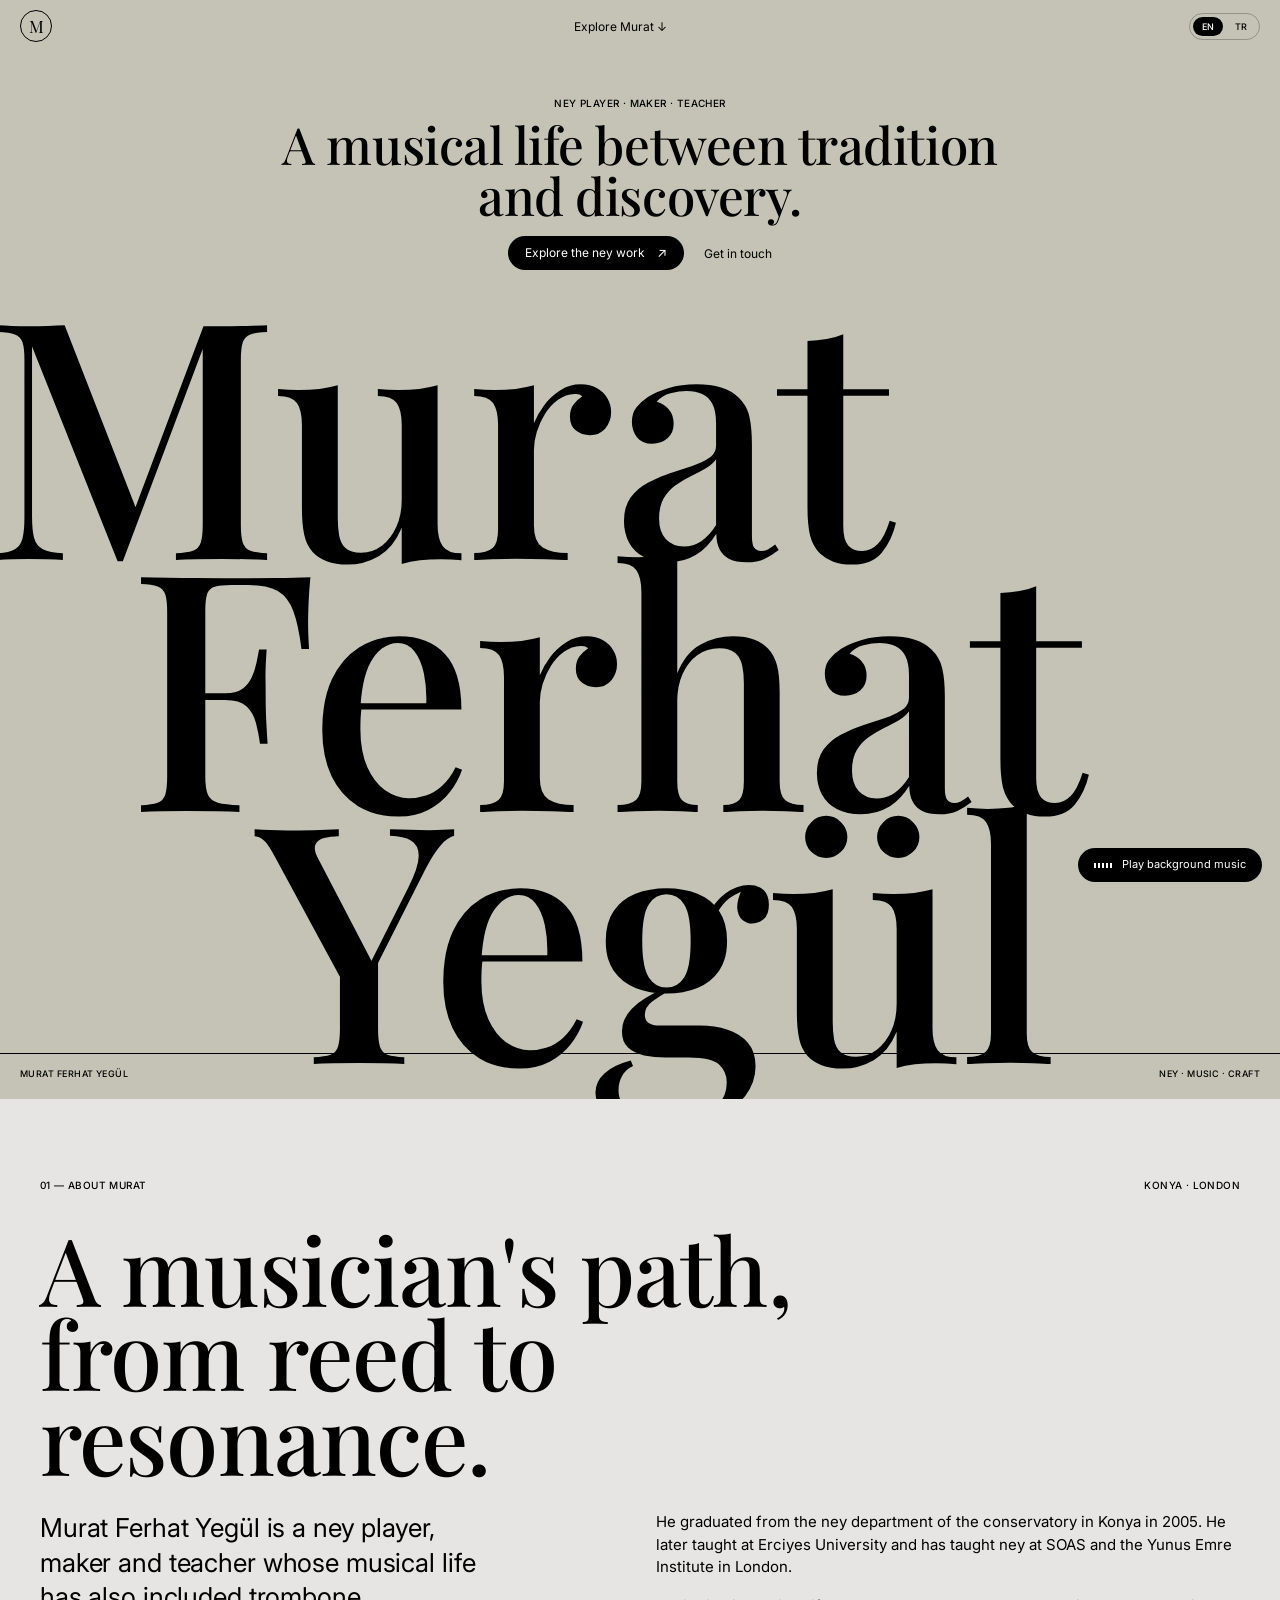
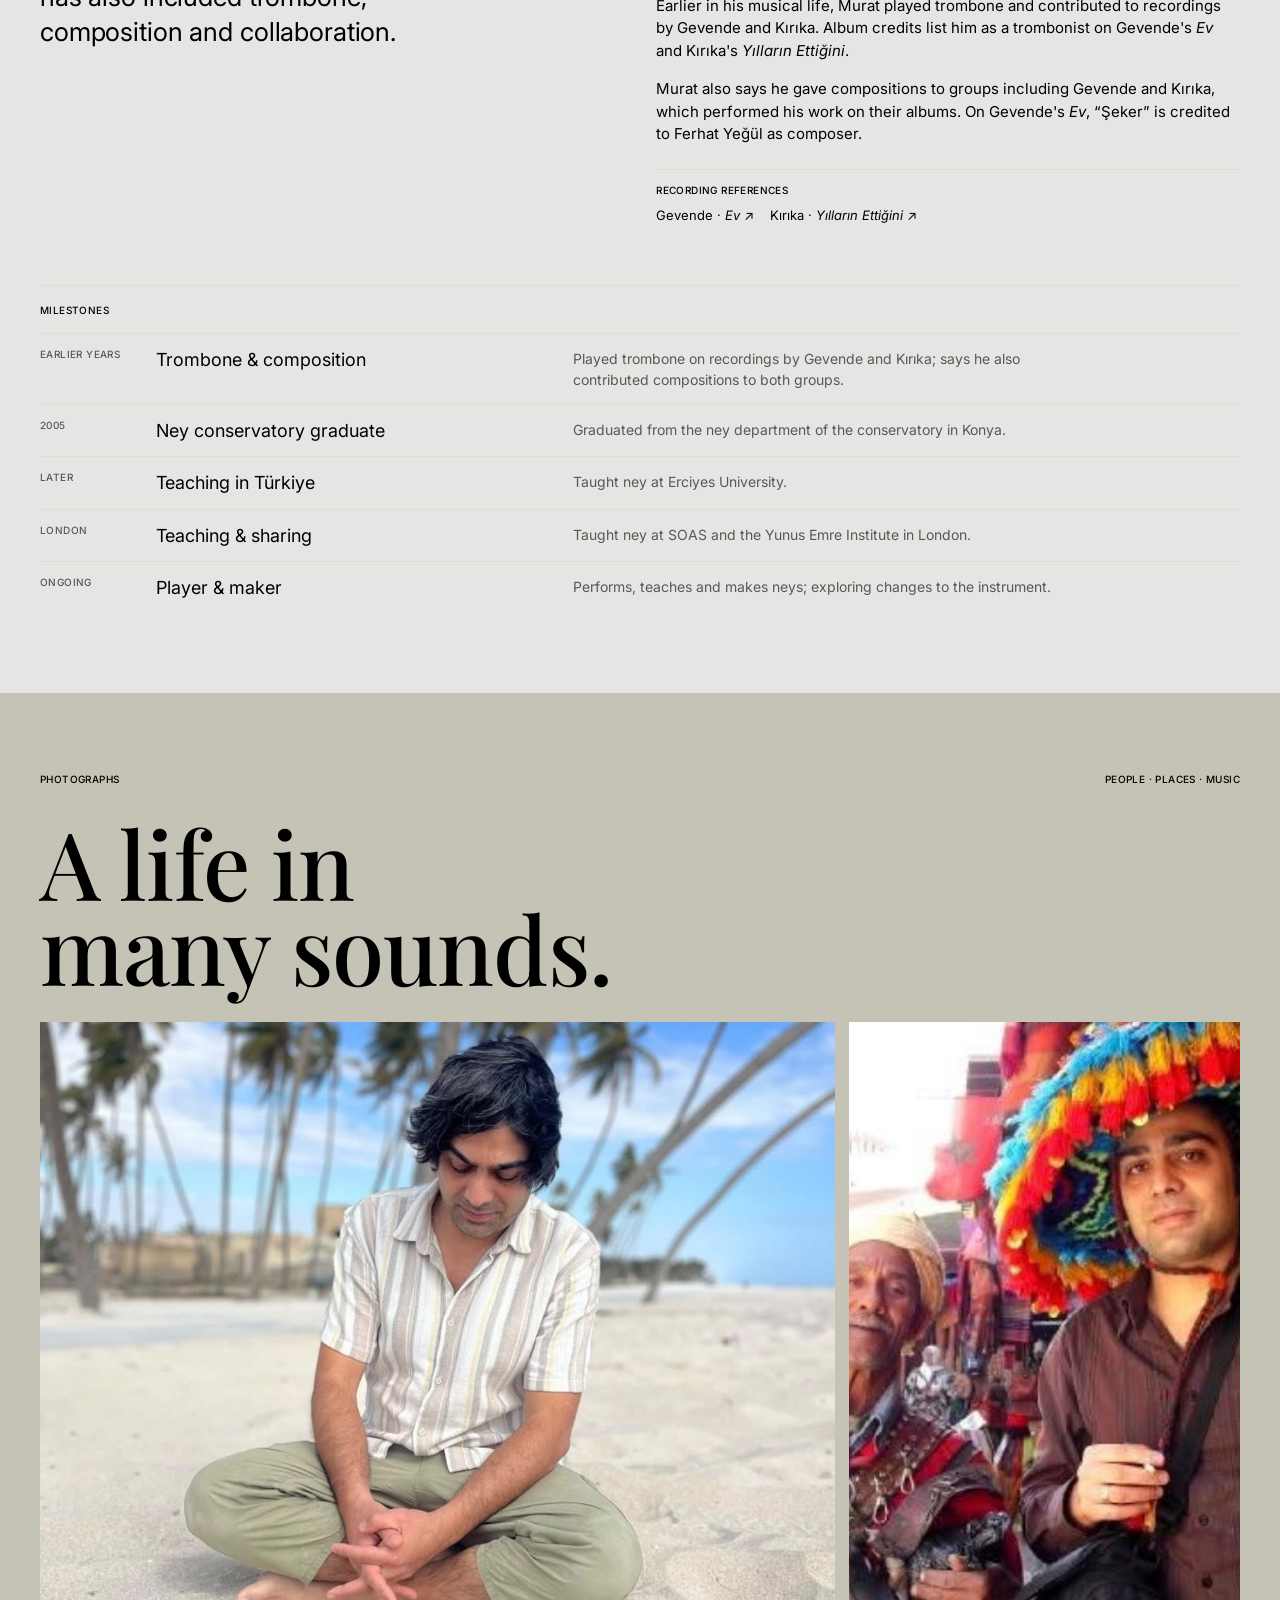
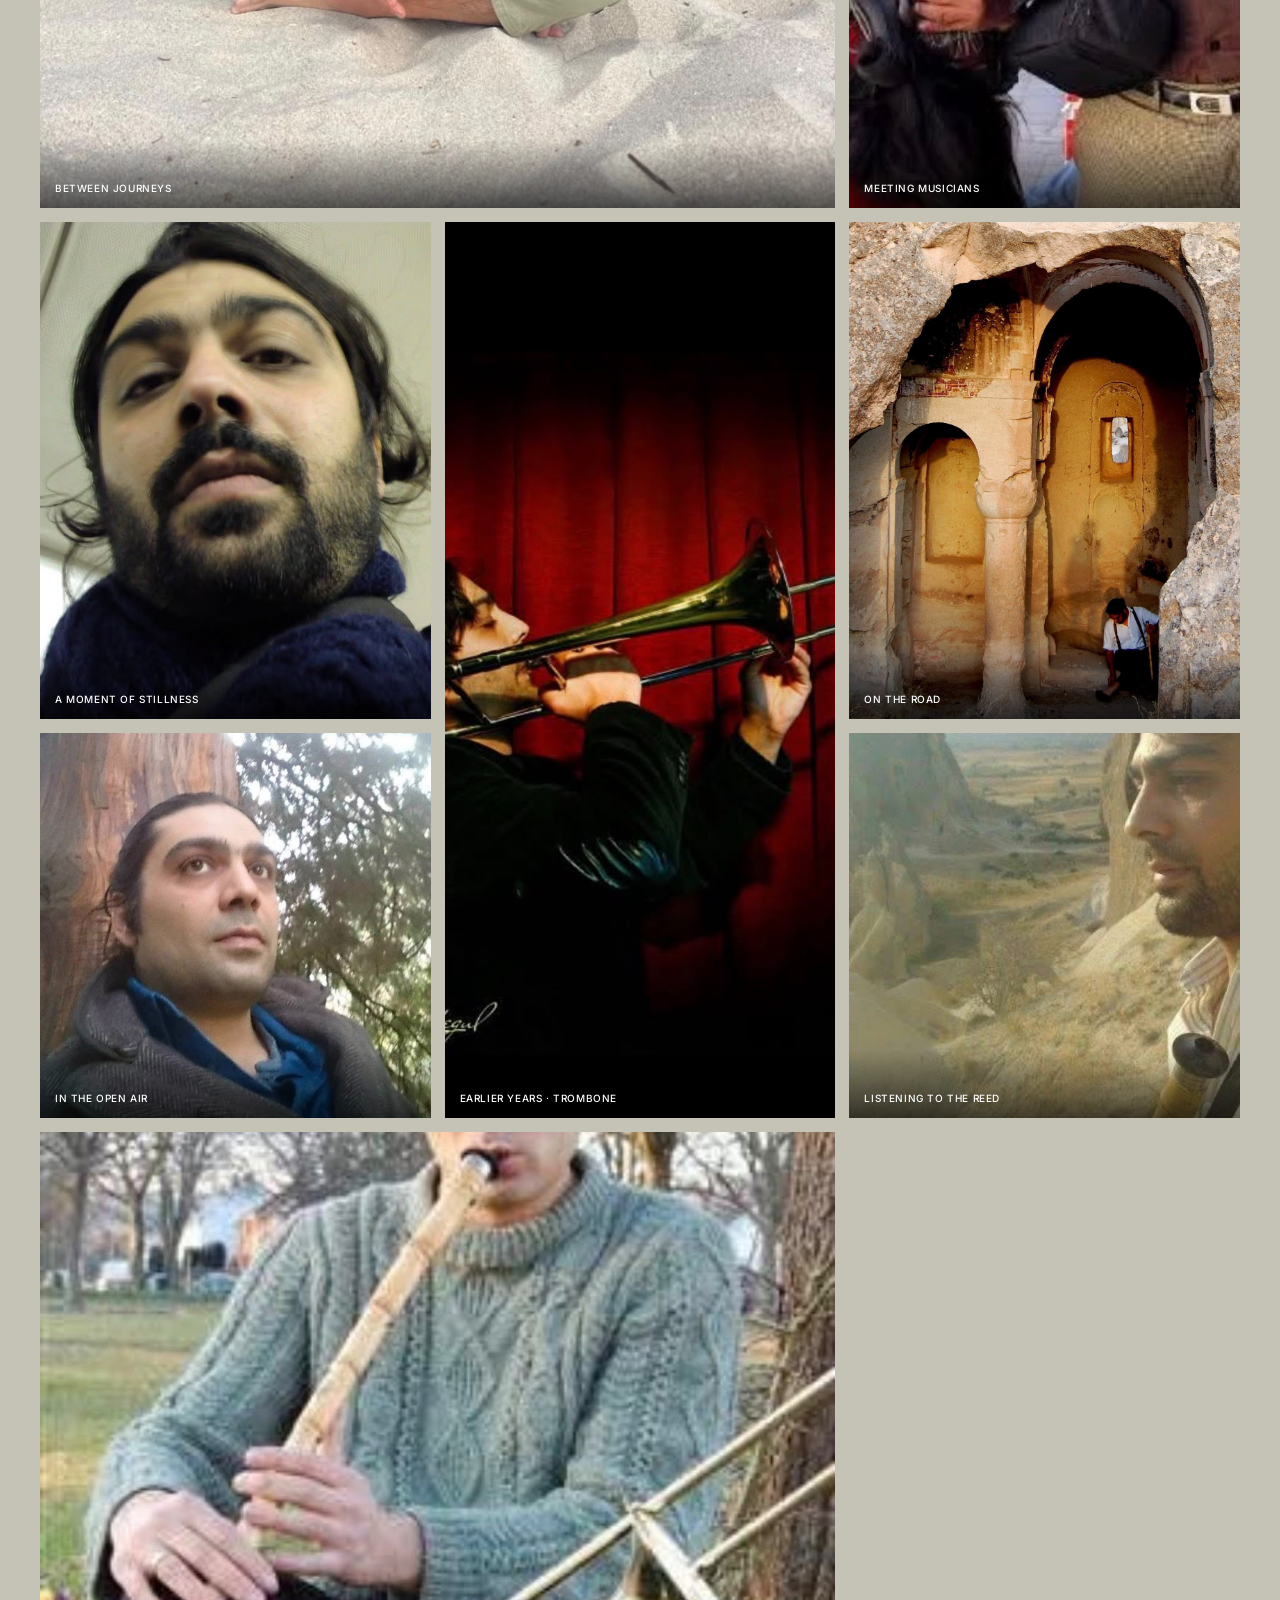
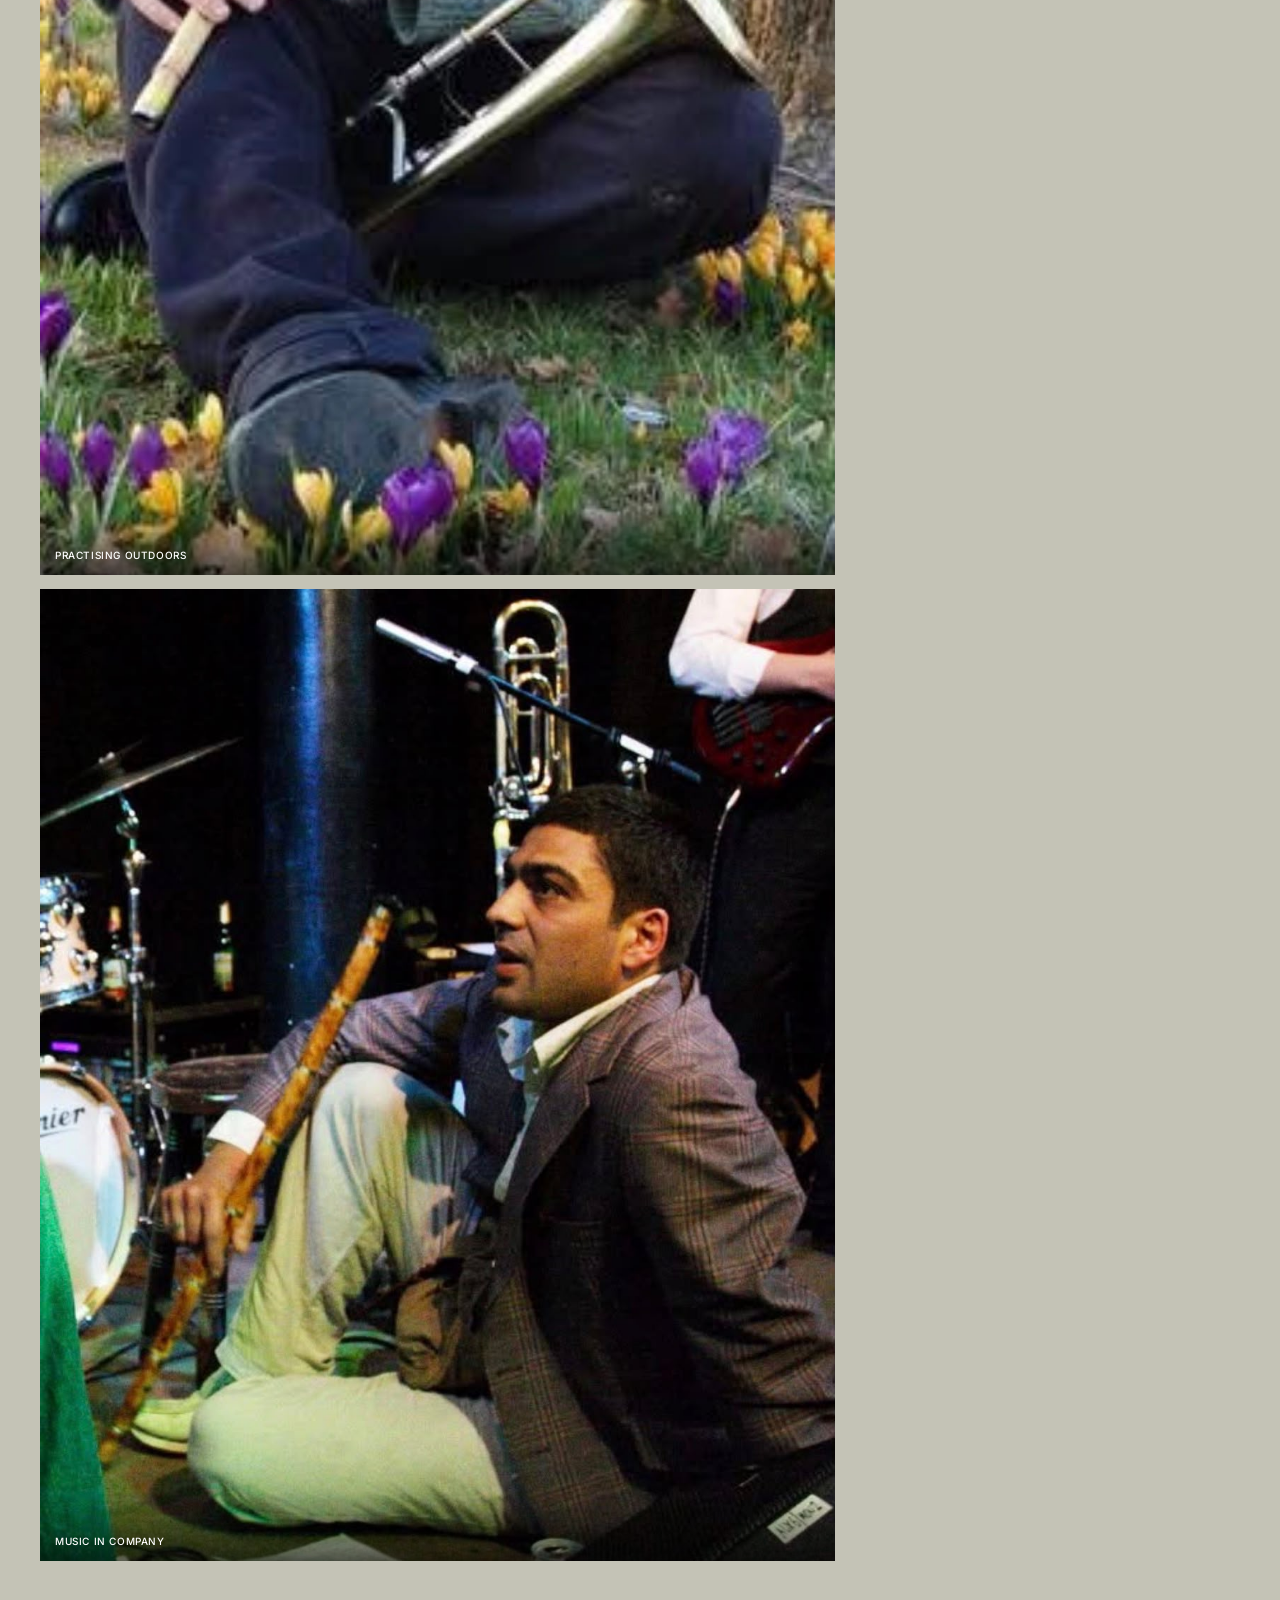
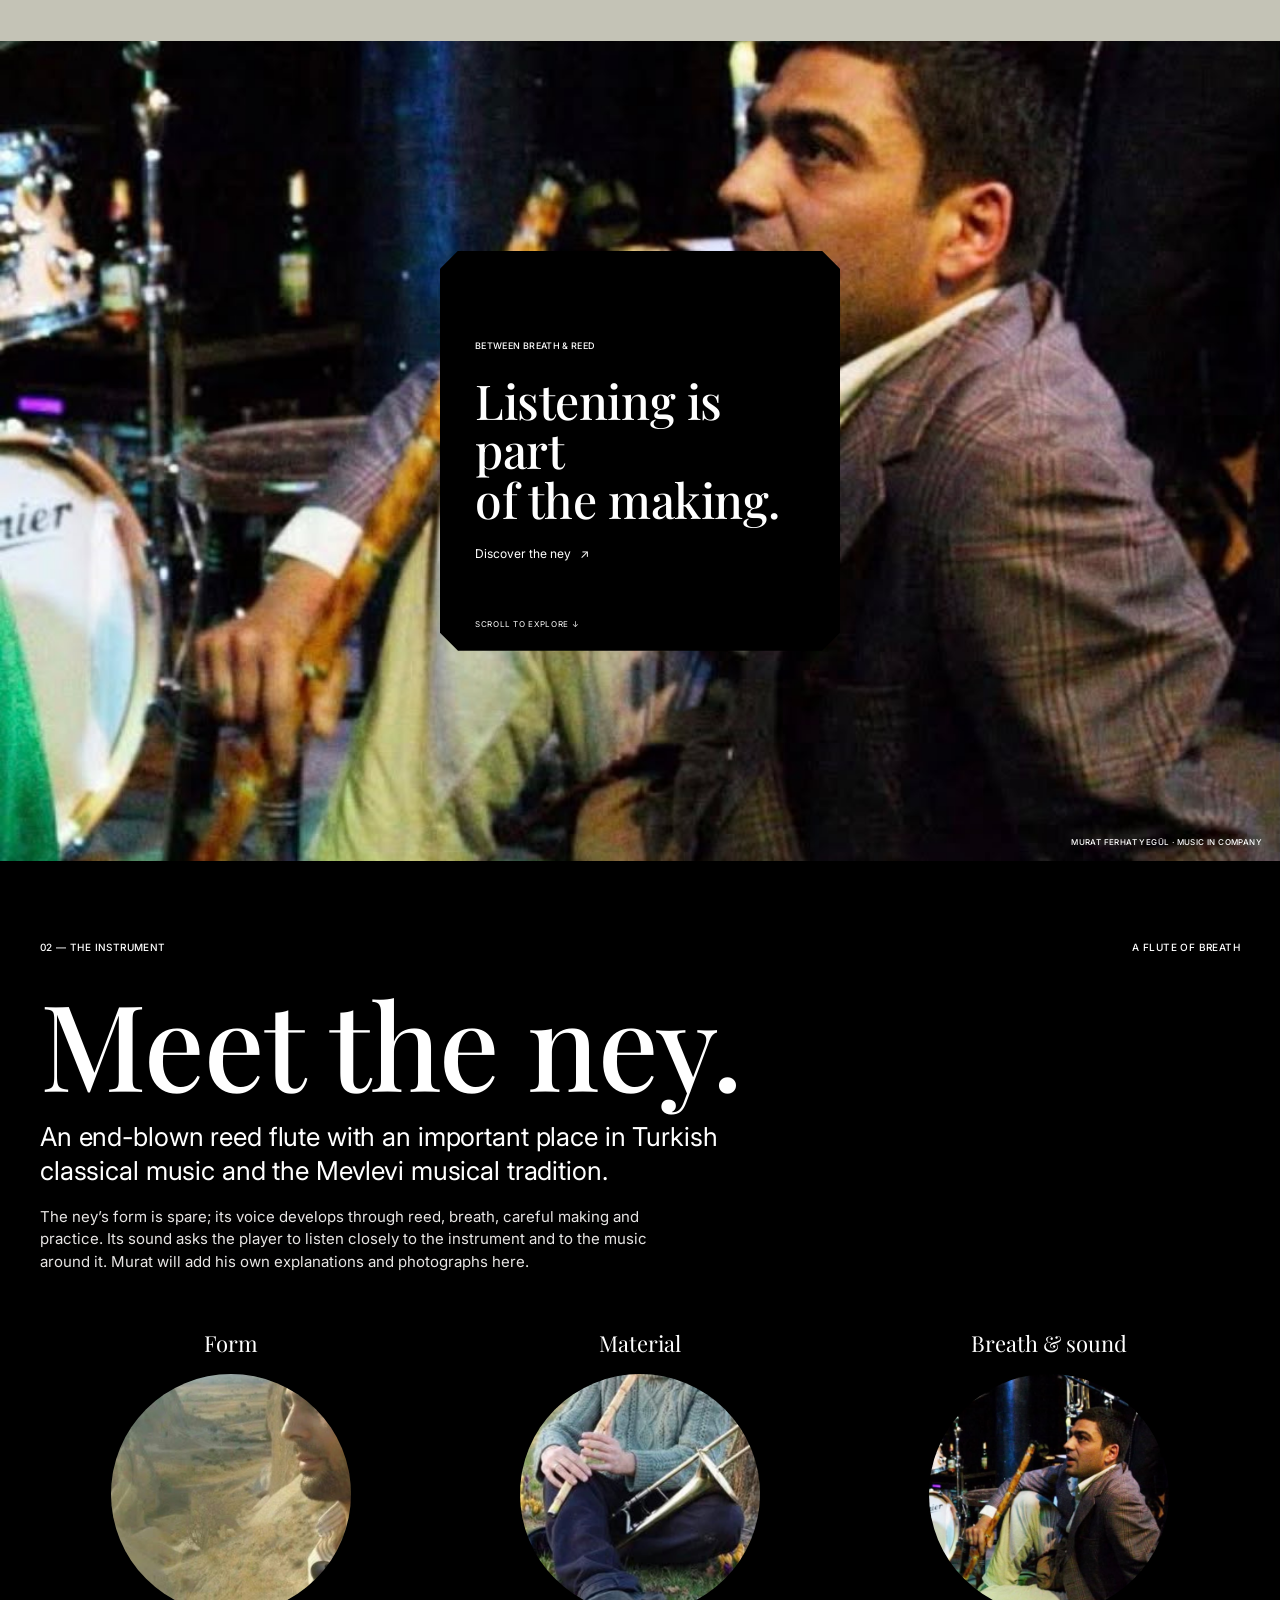
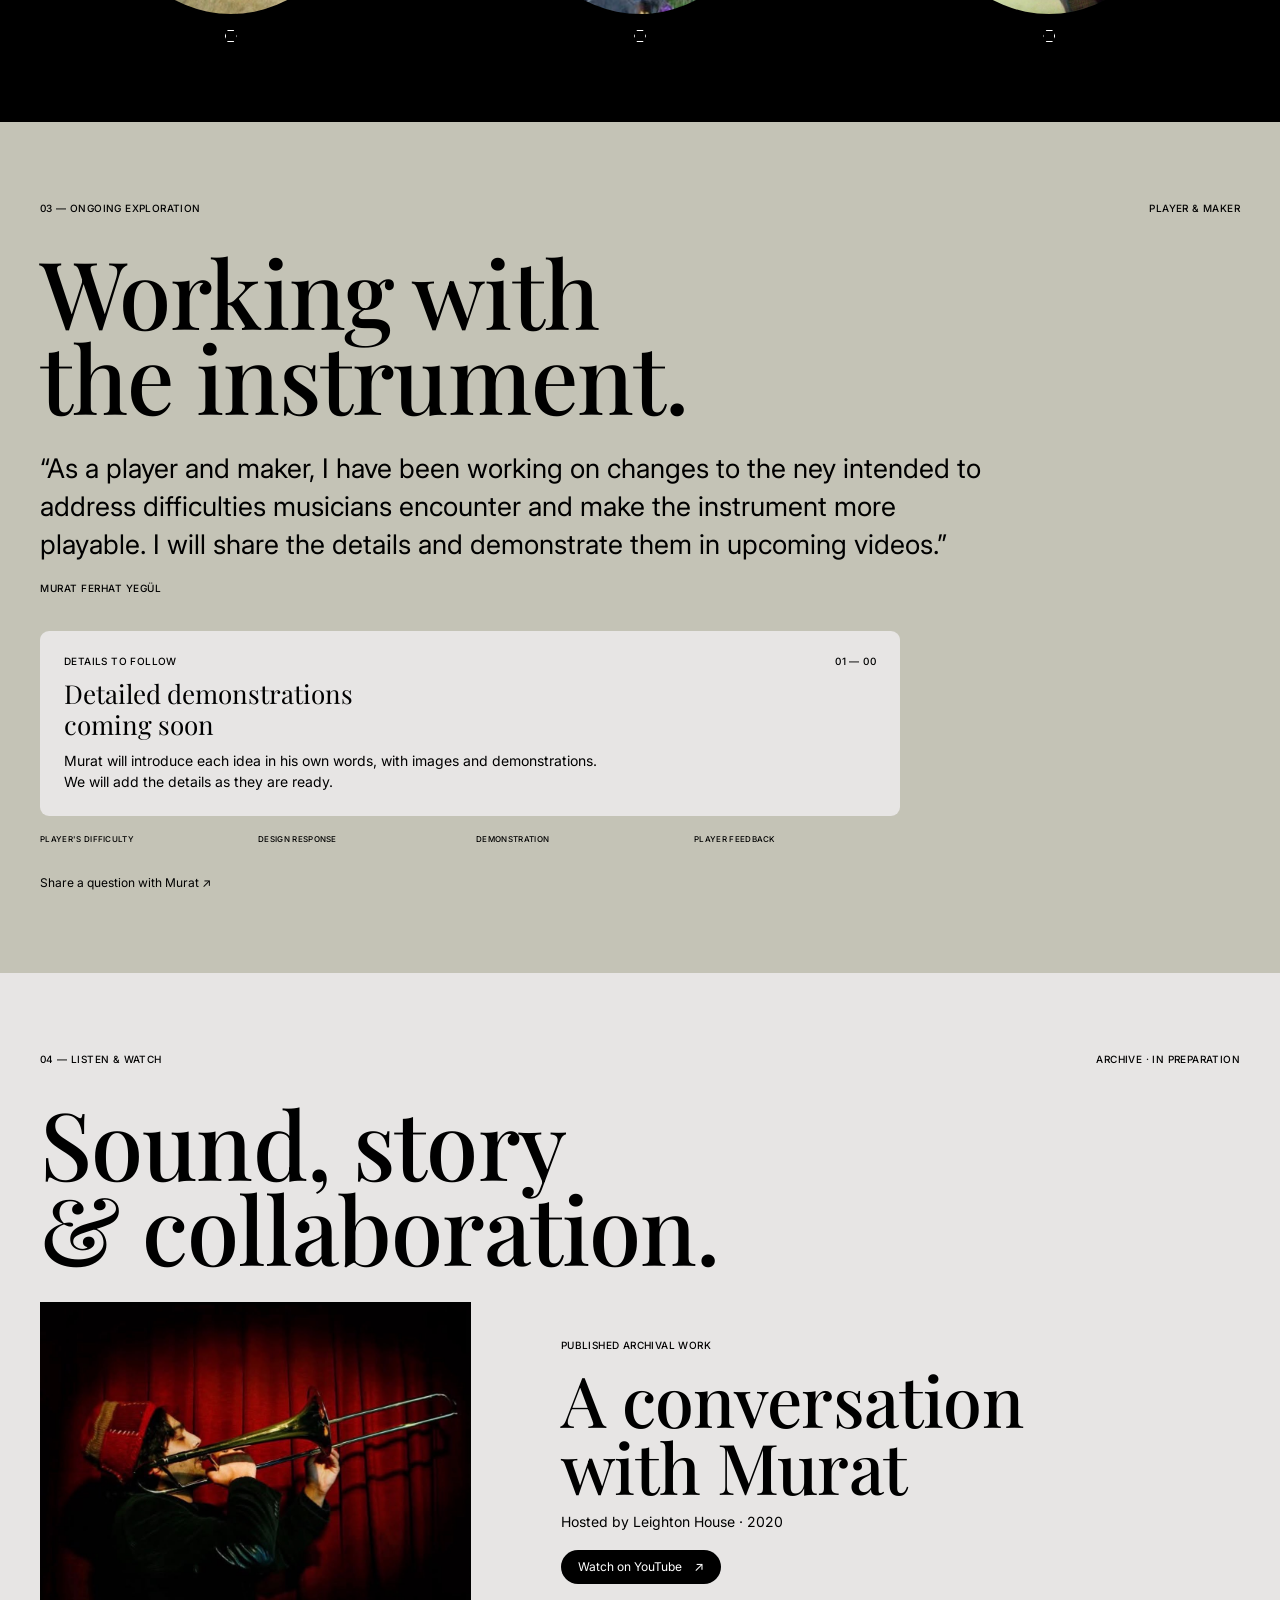
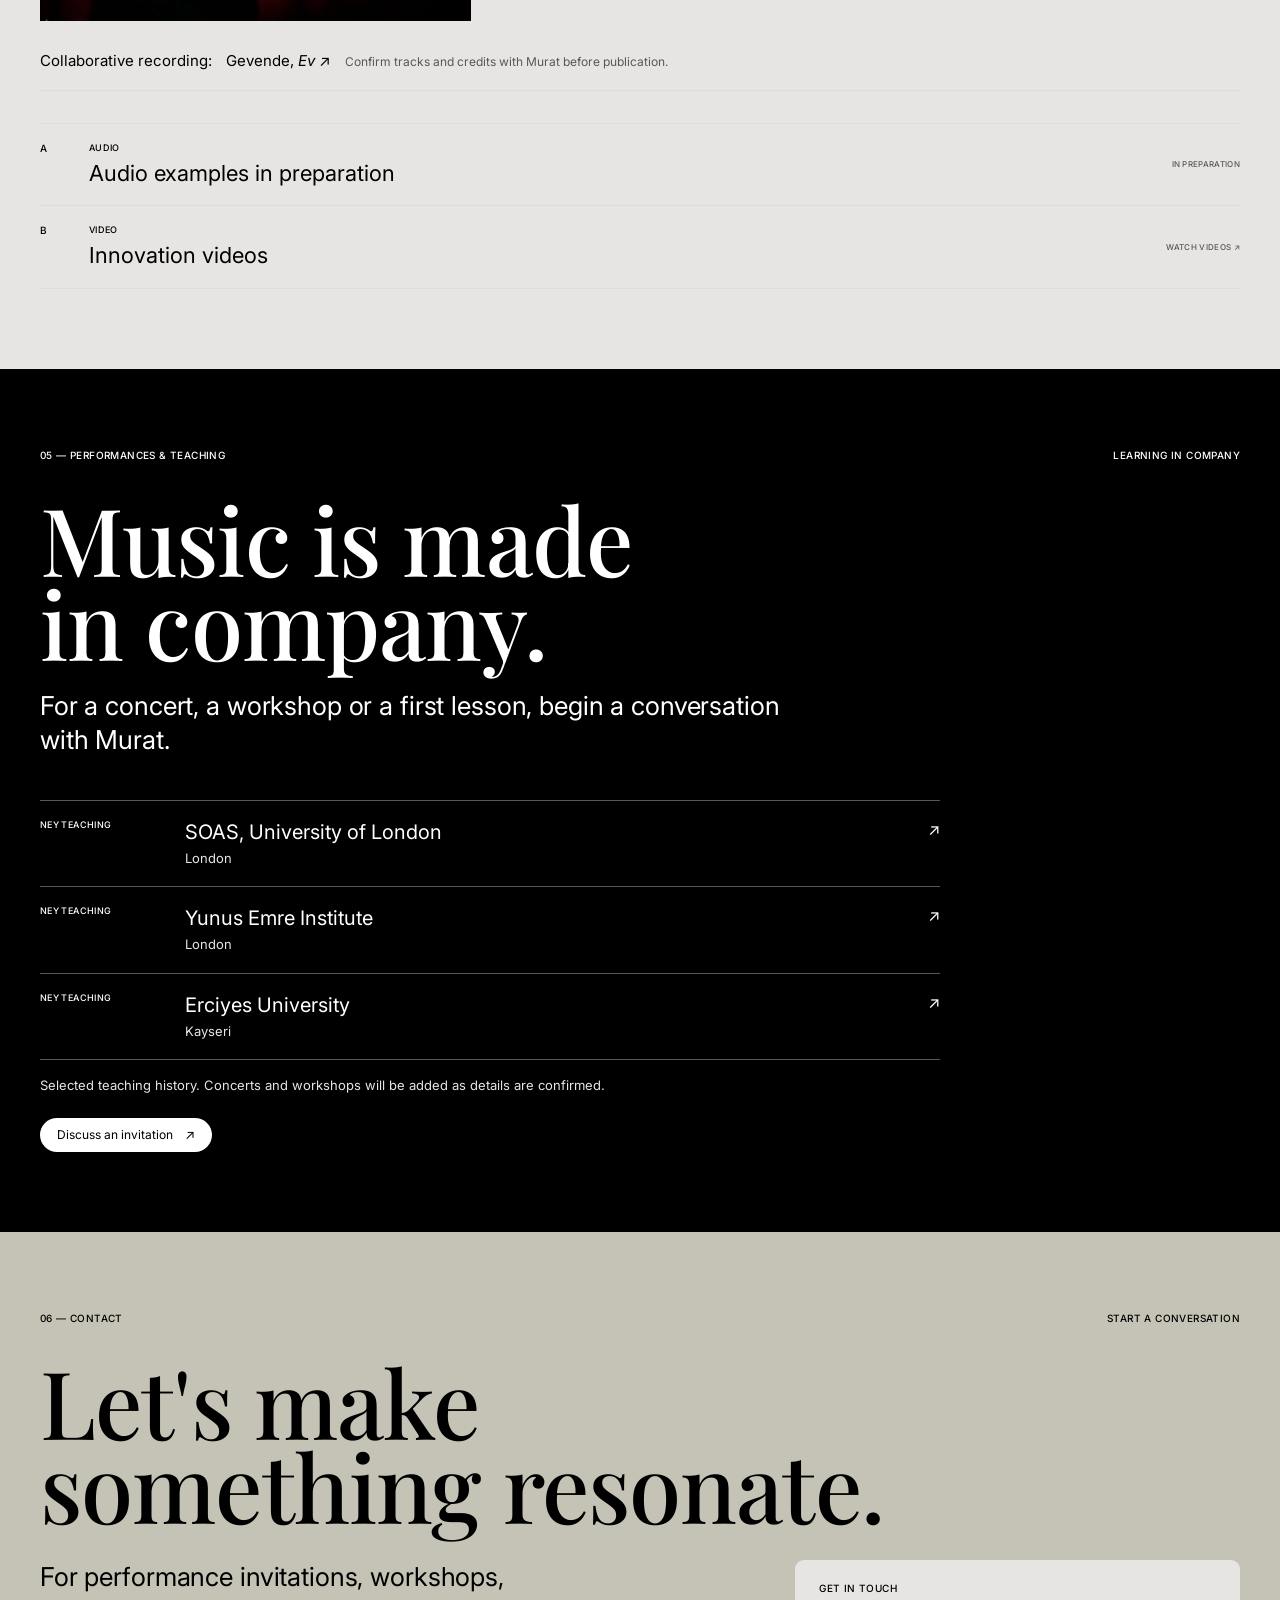
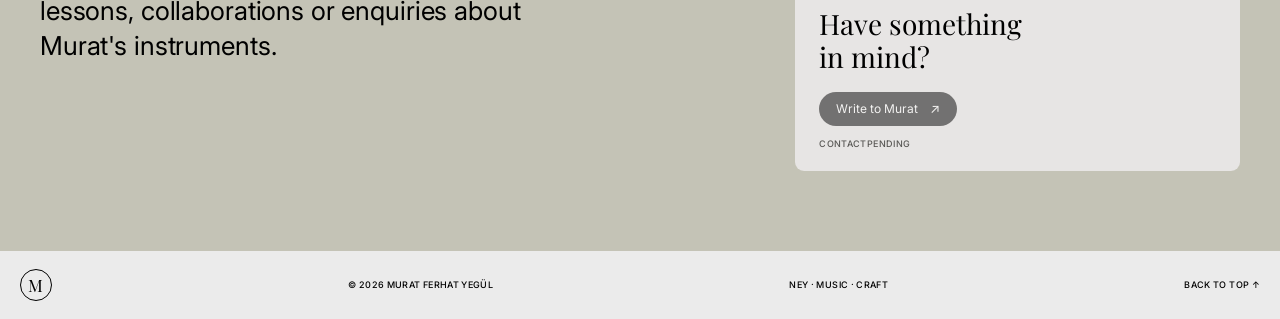
==== commit f0f72dbb: "Apply language after page initialization" ====
--- a/index.html
+++ b/index.html
@@ -10,9 +10,9 @@
   <link rel="preconnect" href="https://fonts.gstatic.com" crossorigin>
   <link href="https://fonts.googleapis.com/css2?family=Inter:wght@400;500;700&family=Playfair+Display:wght@400;500&display=swap" rel="stylesheet">
   <link rel="stylesheet" href="styles.css">
-  <script src="content.js" defer></script>
-  <script src="i18n.js" defer></script>
-  <script src="script.js" defer></script>
+  <script src="content.js?v=20261018-2" defer></script>
+  <script src="script.js?v=20261018-2" defer></script>
+  <script src="i18n.js?v=20261018-3" defer></script>
 </head>
 <body>
   <a class="skip-link" href="#main" data-i18n="skip">Skip to content</a>
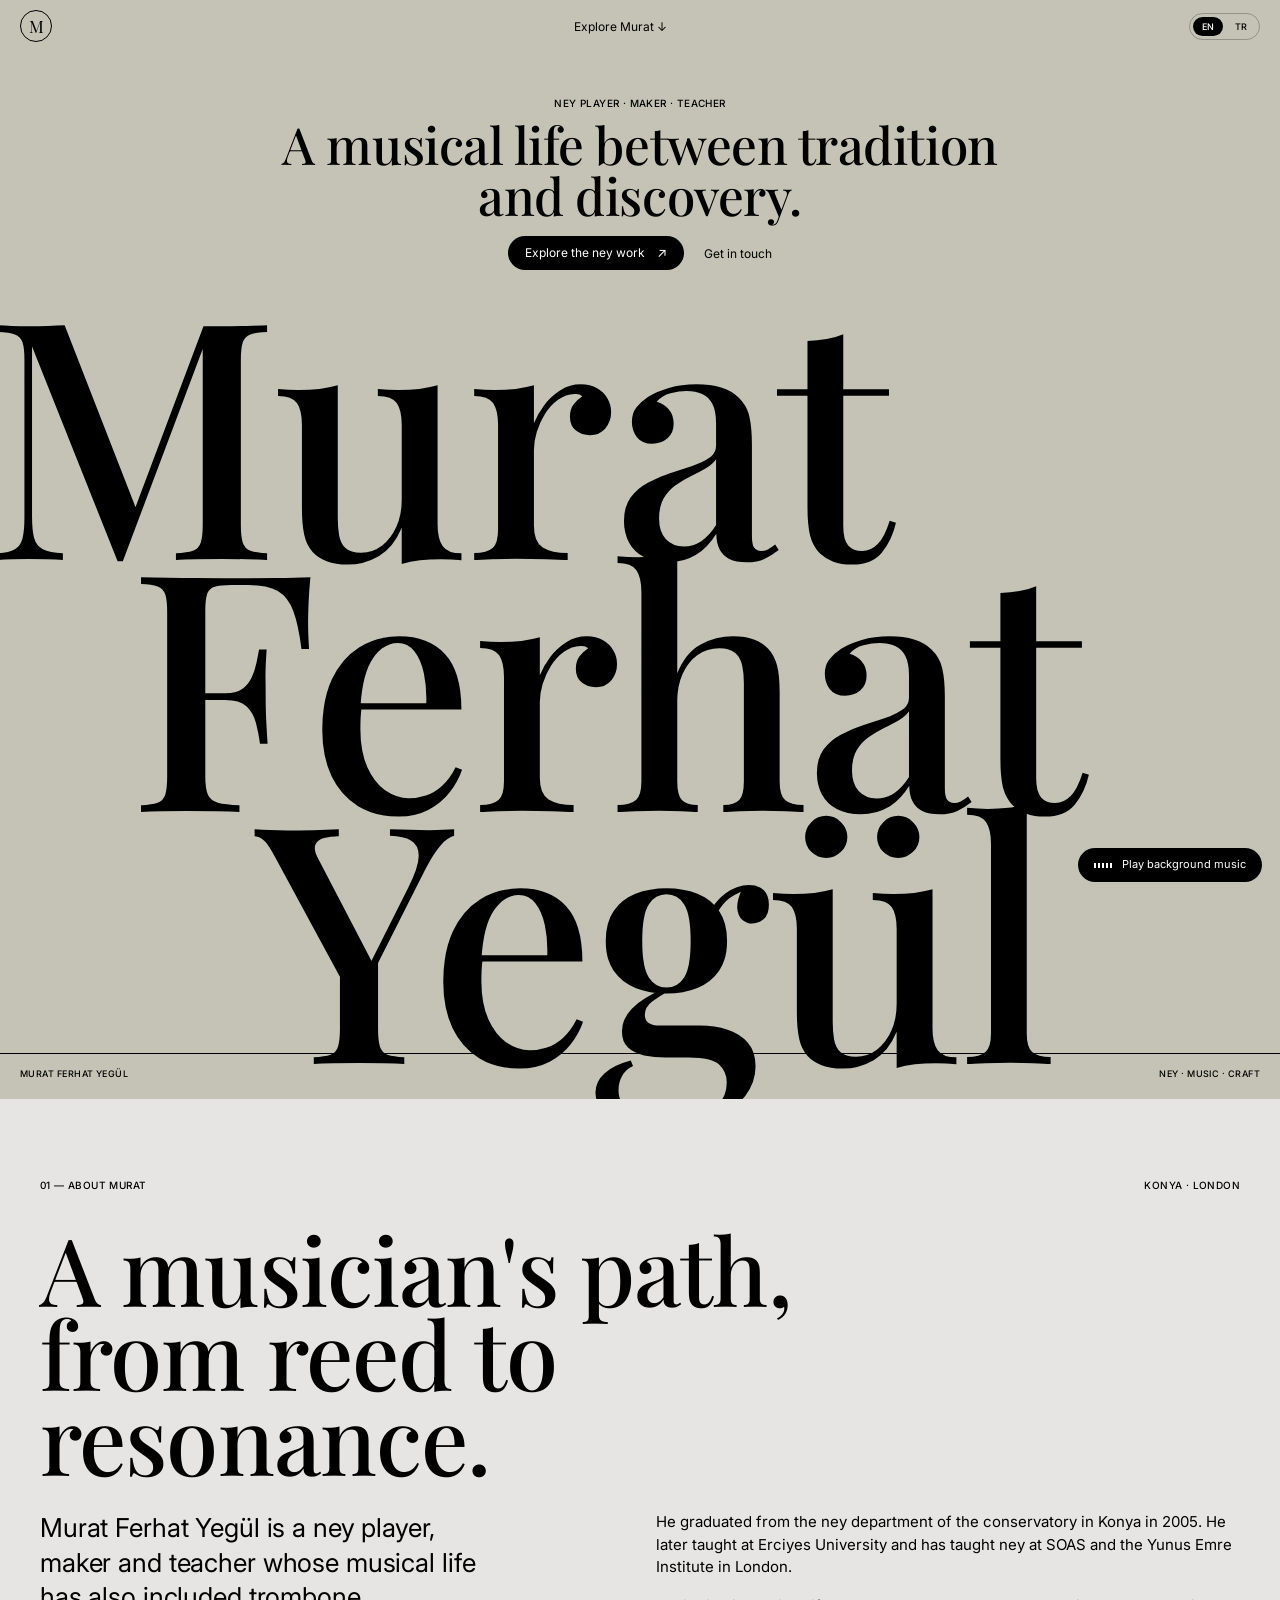
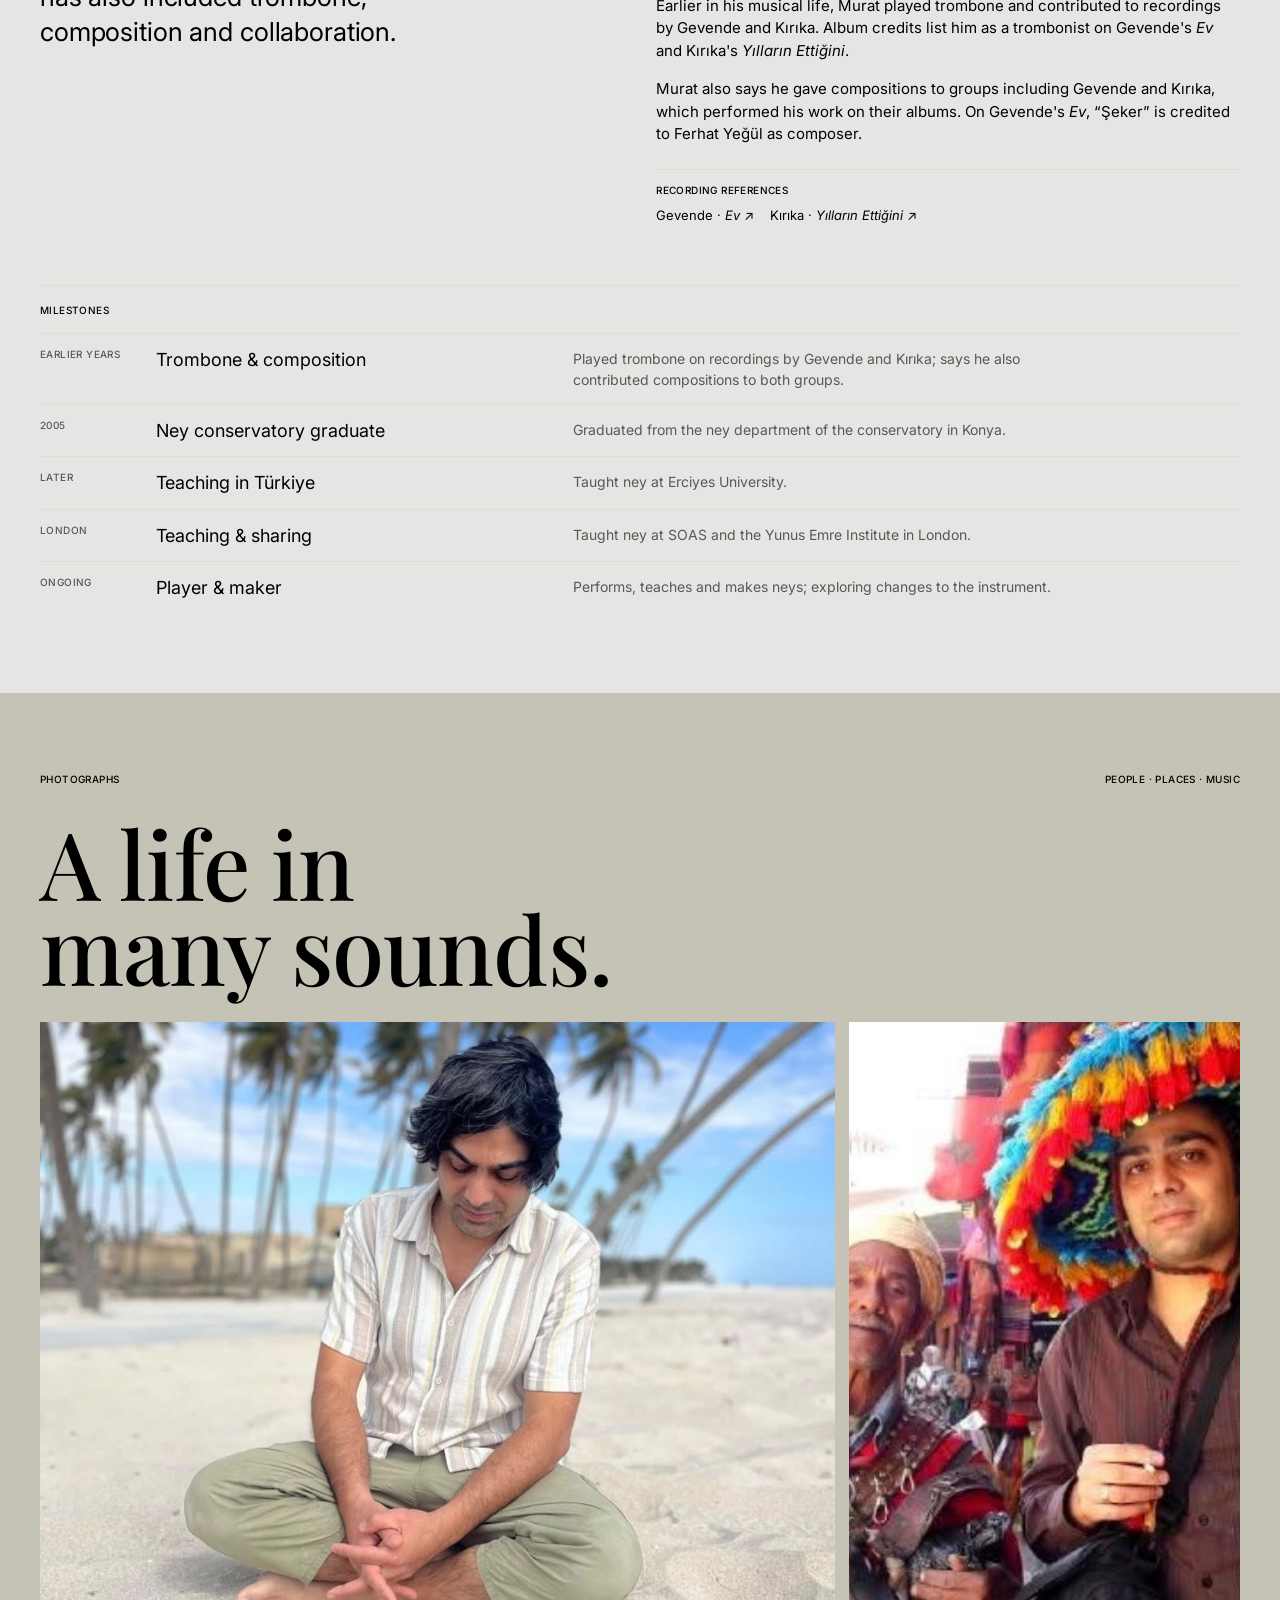
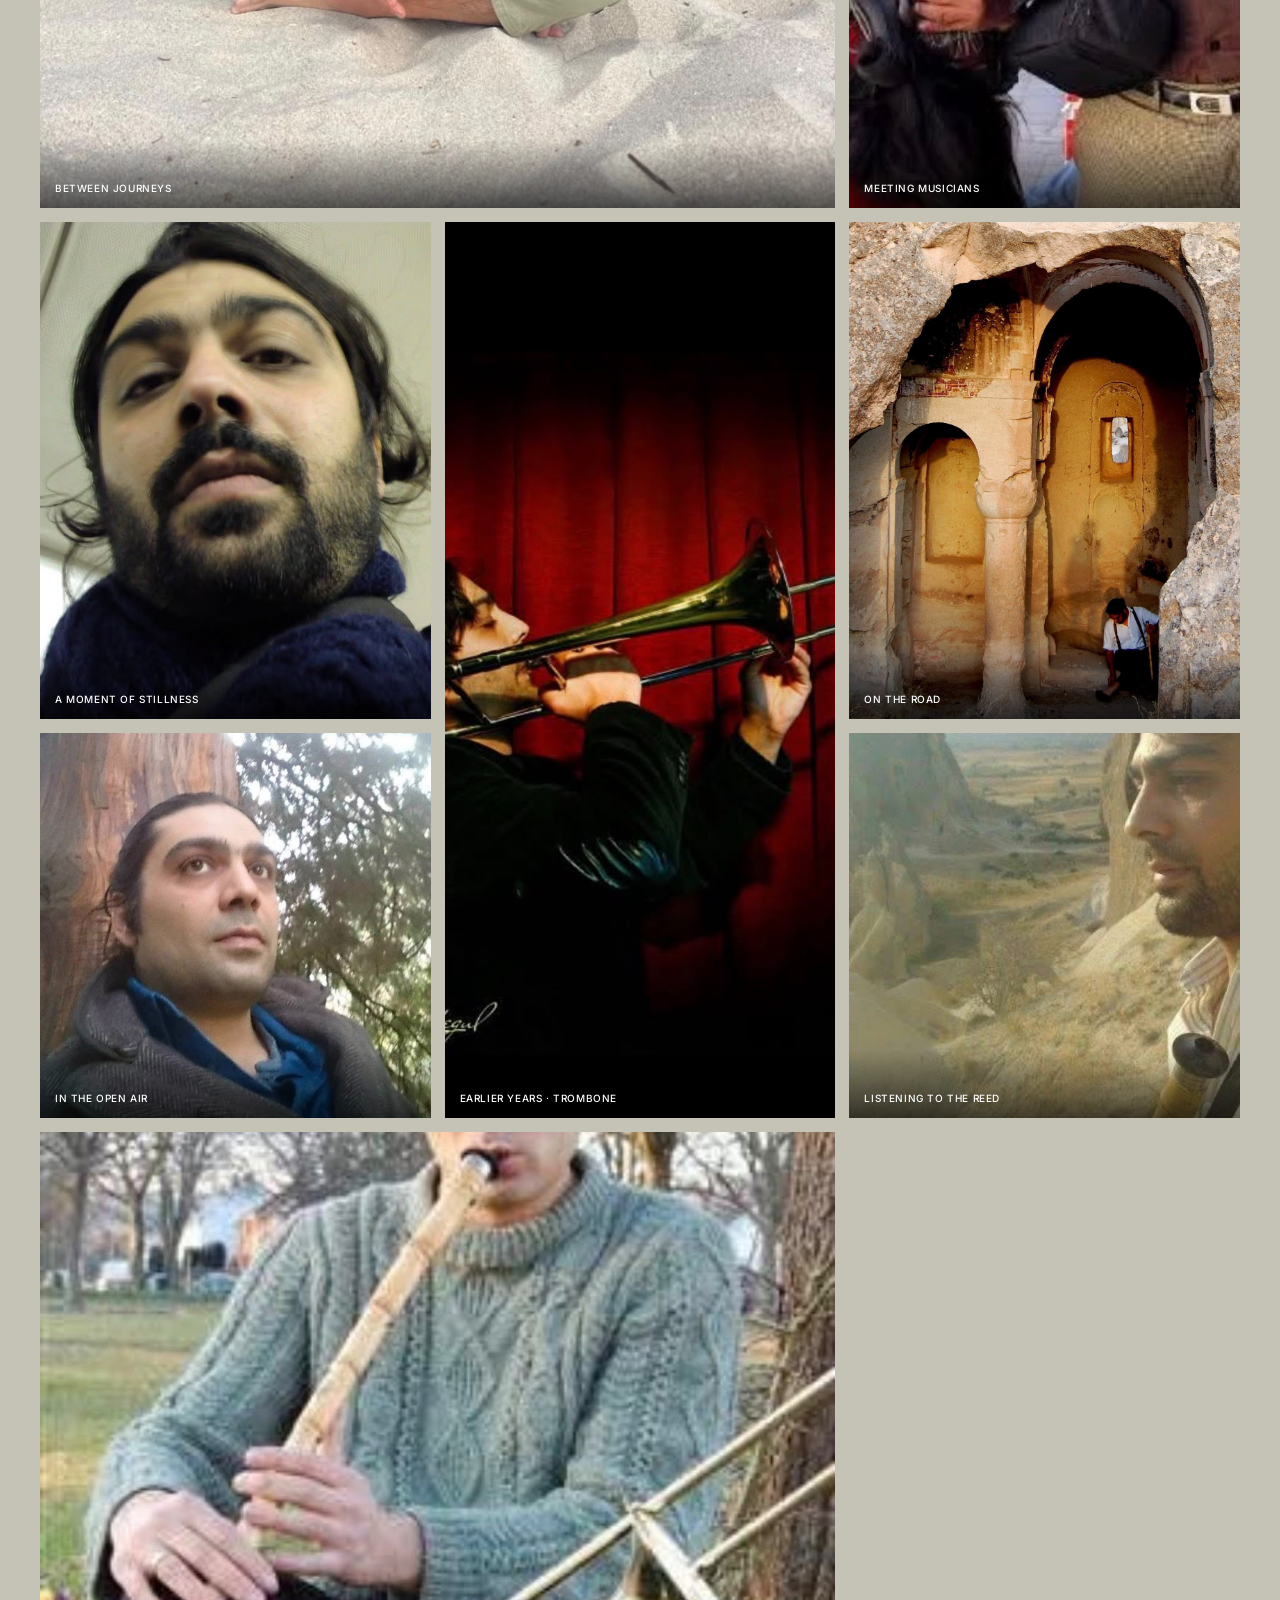
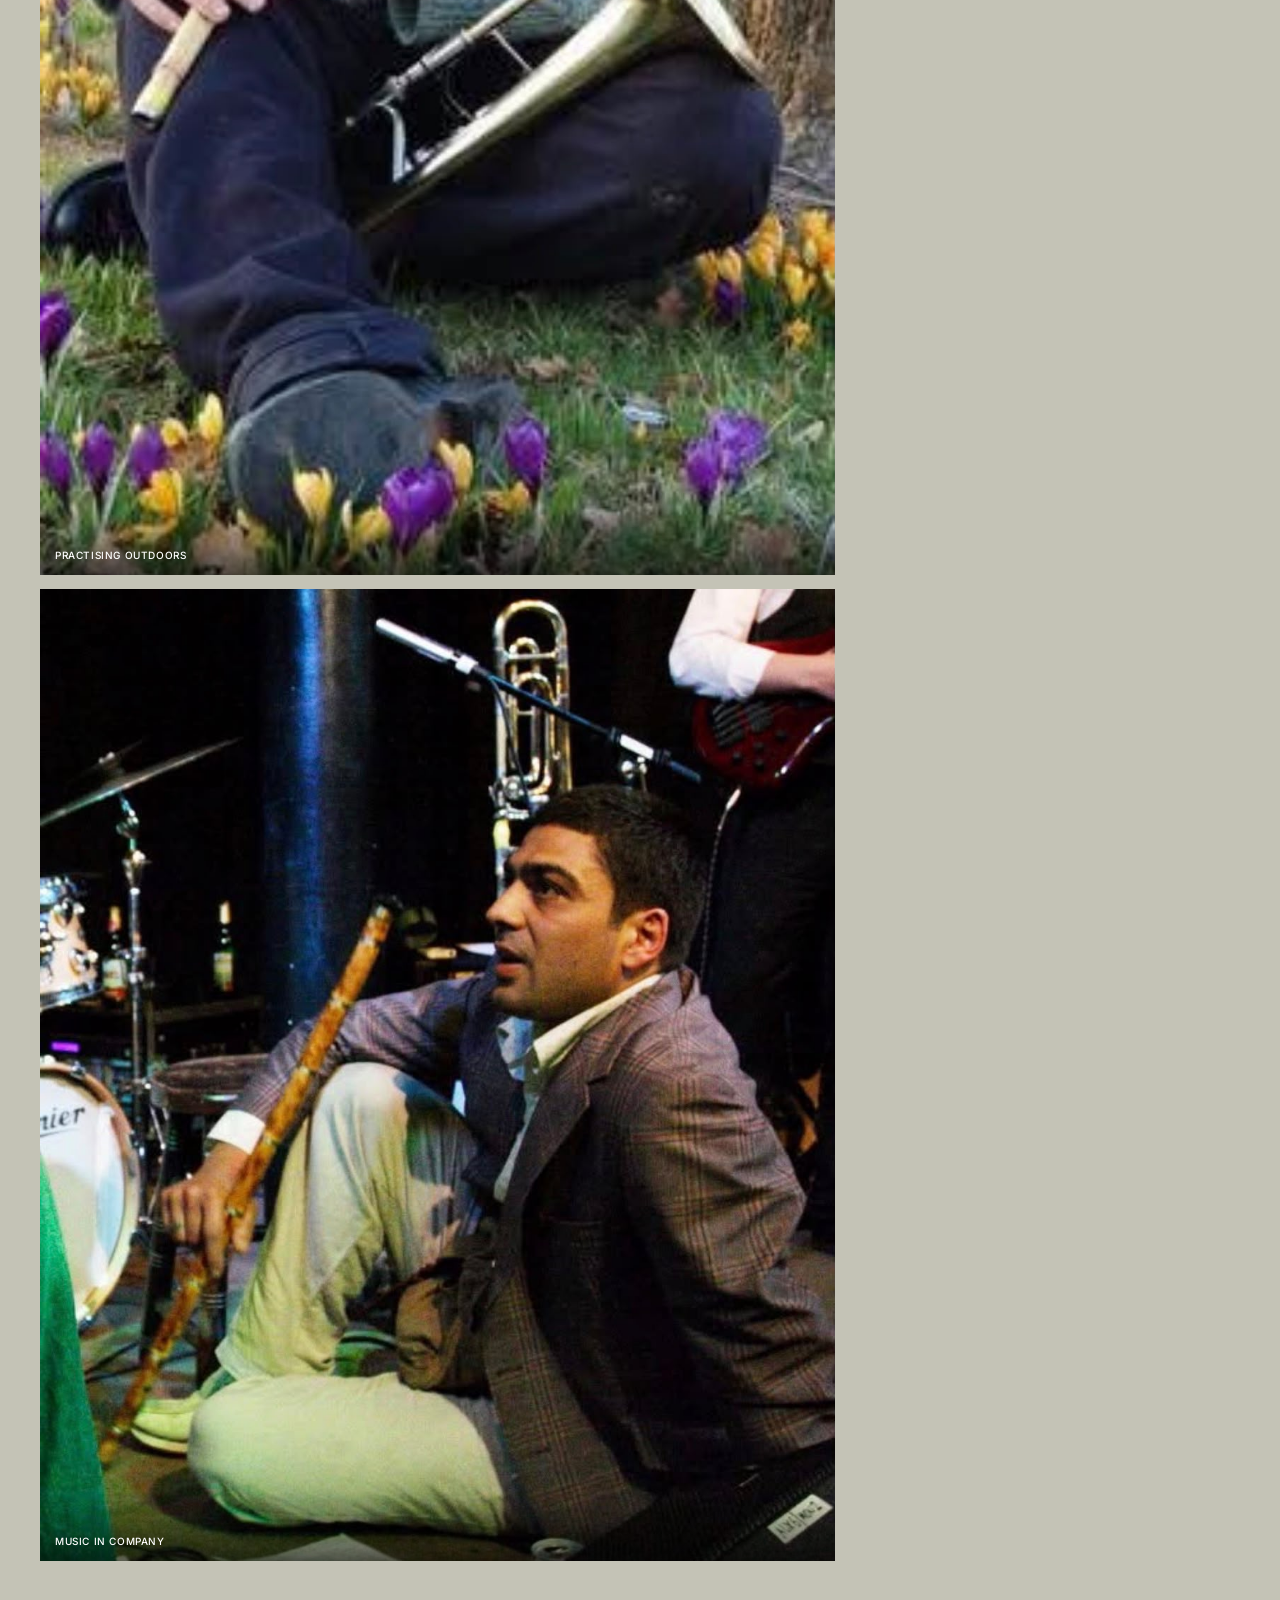
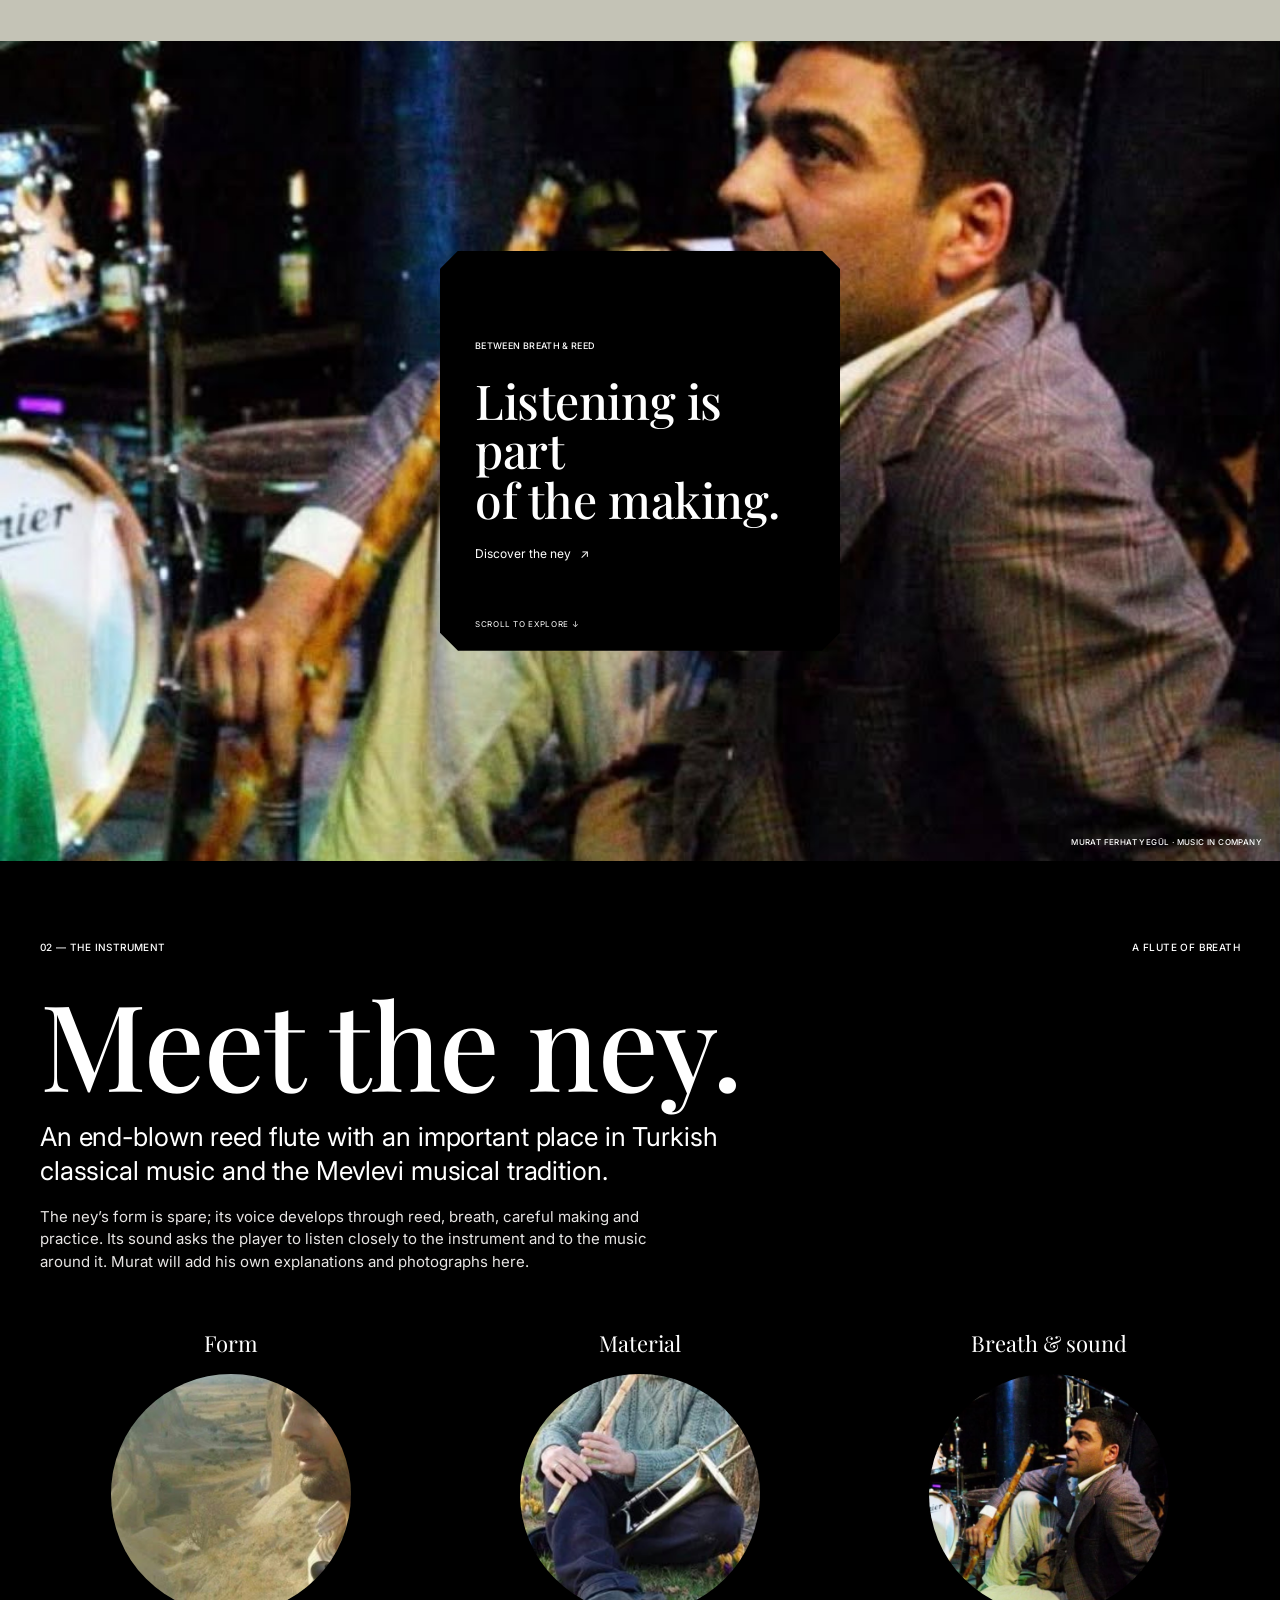
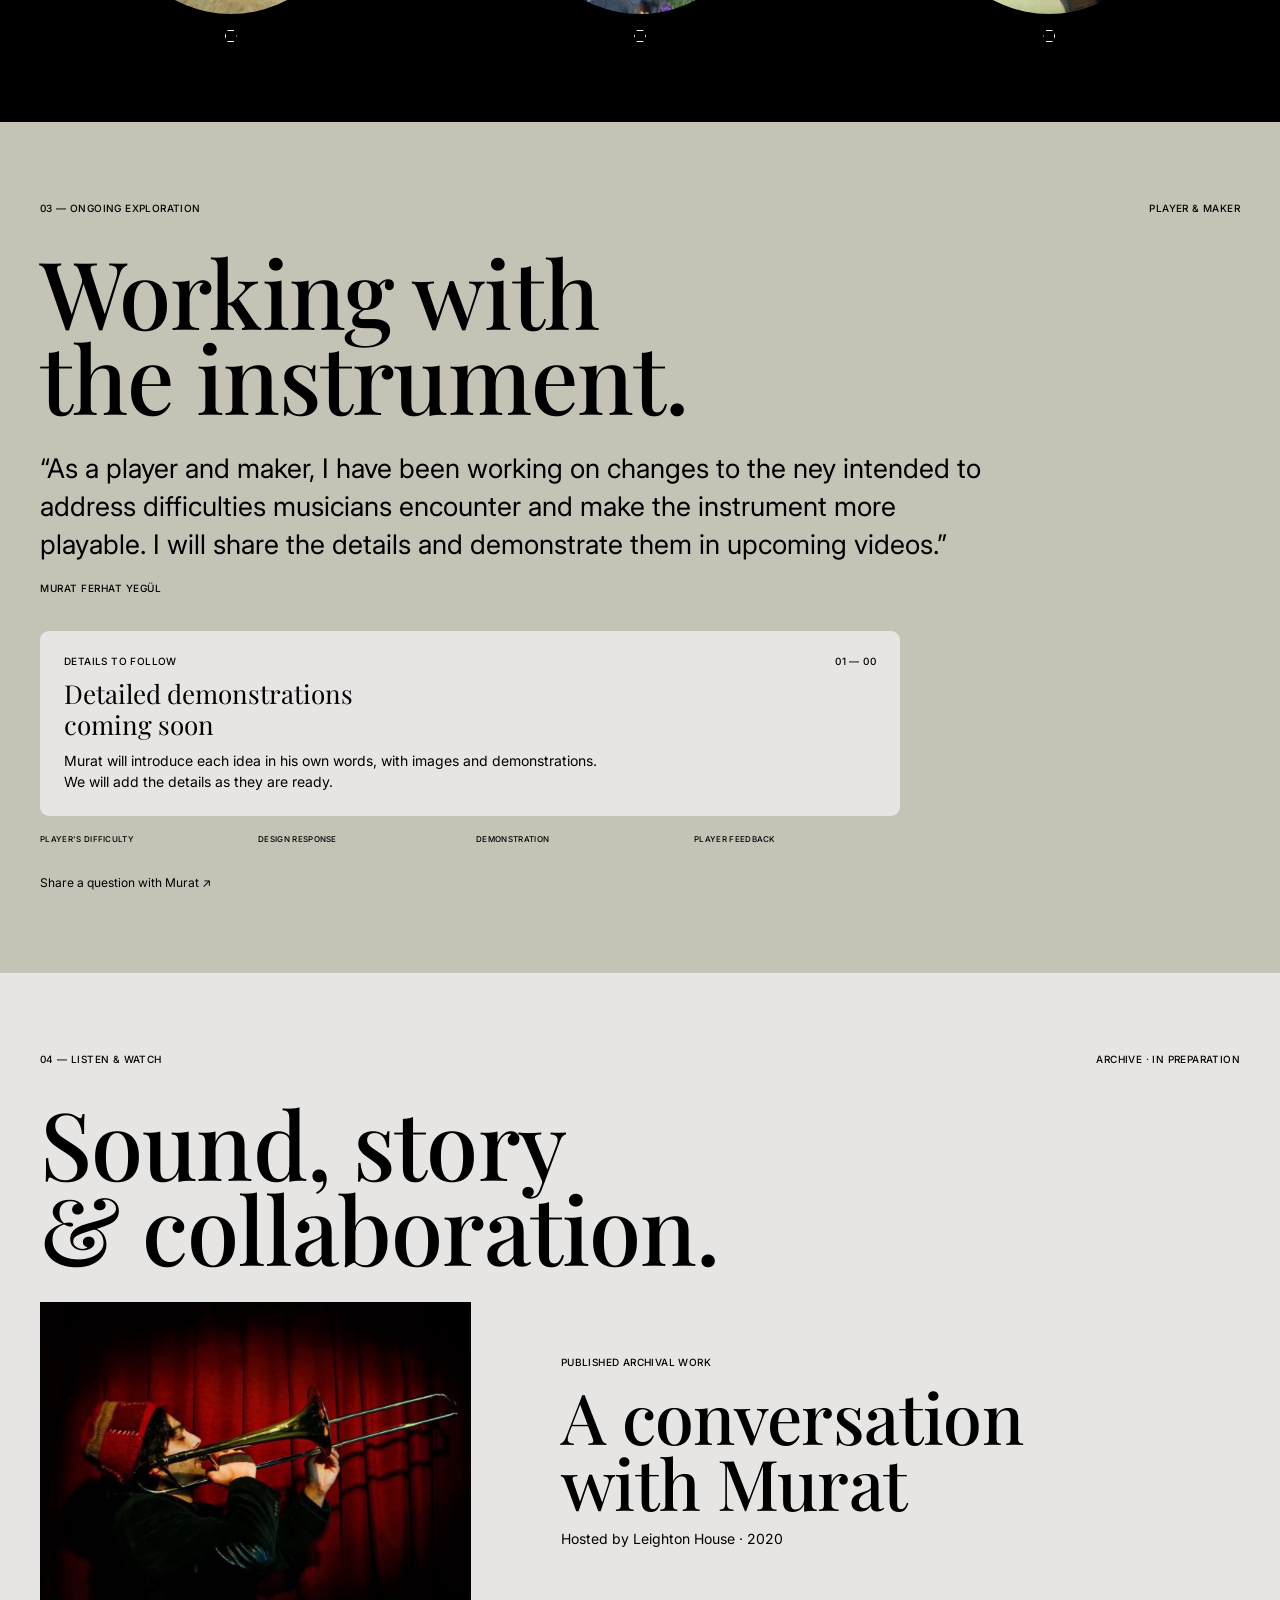
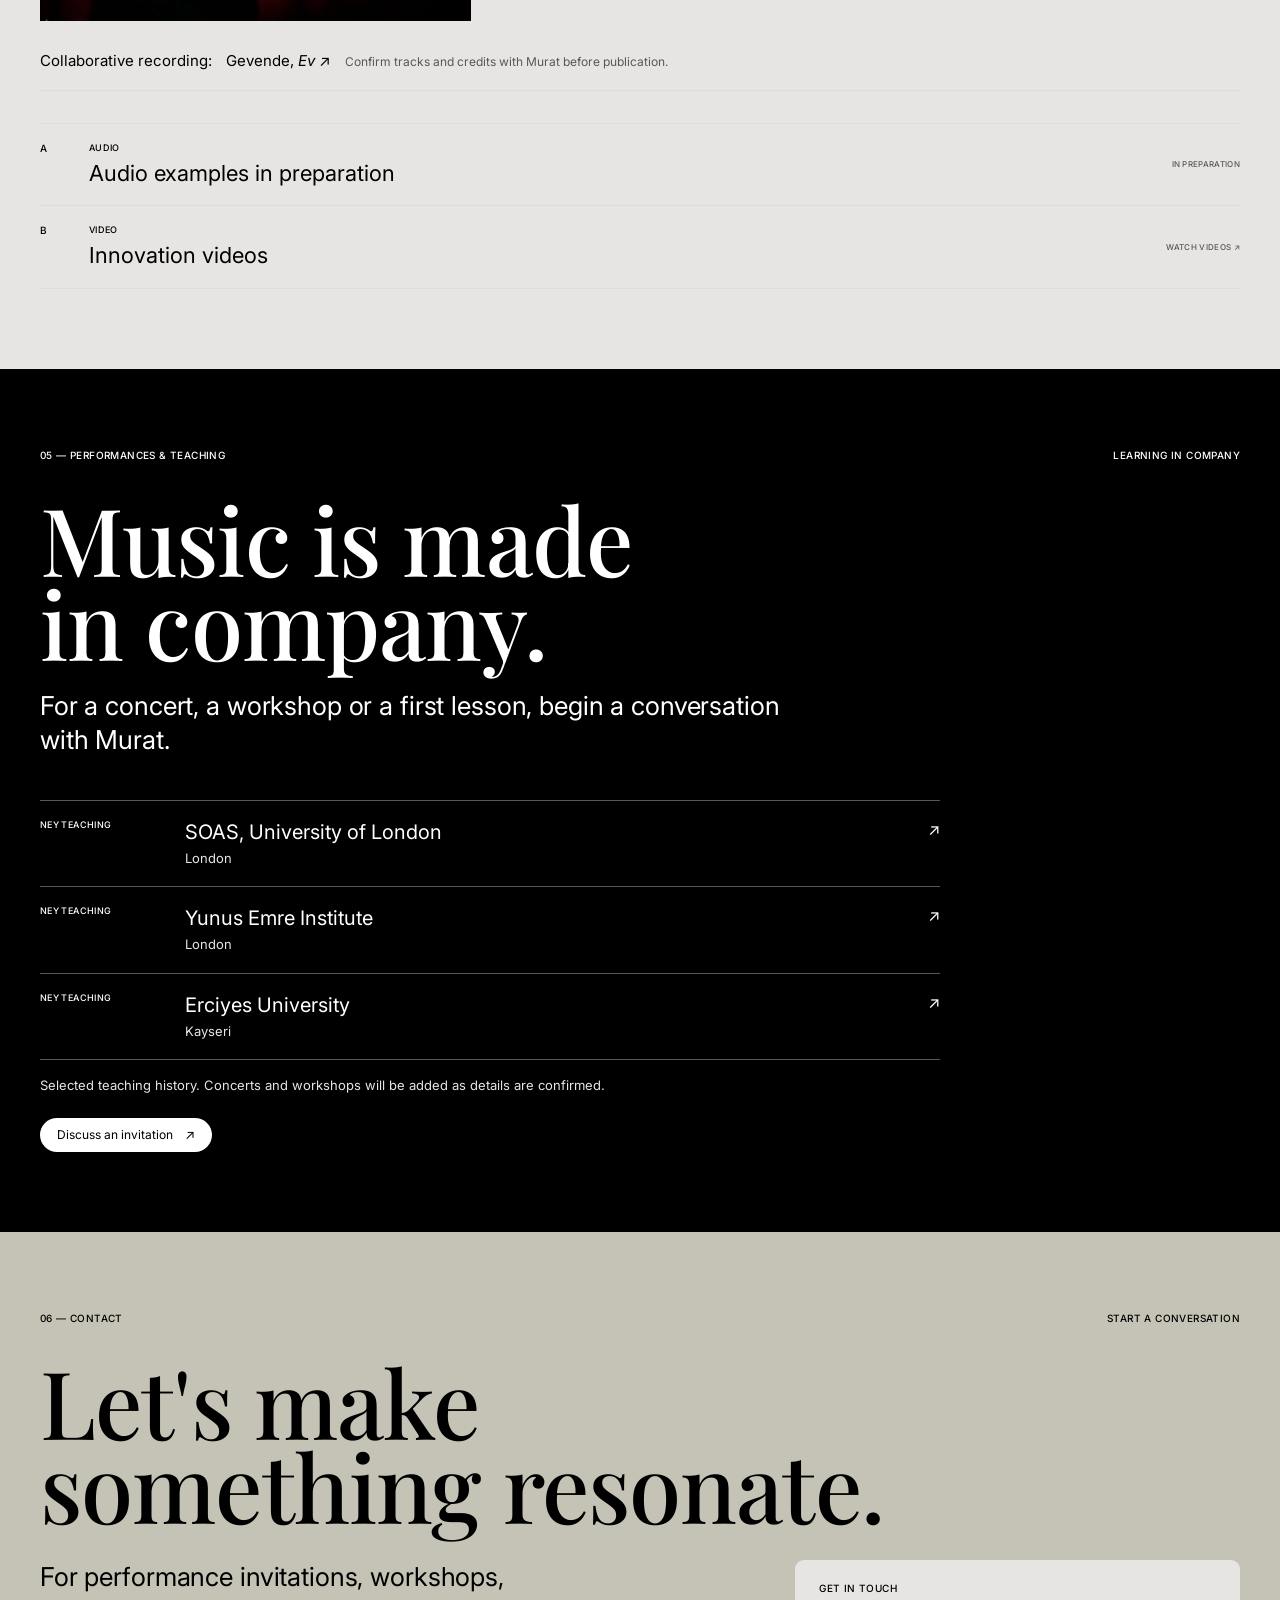
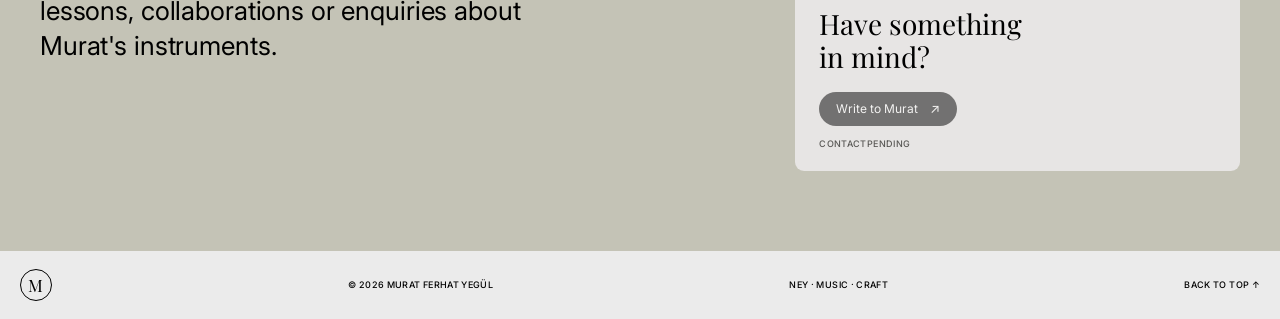
==== commit 8bb0b77d: "Remove archival YouTube link" ====
--- a/index.html
+++ b/index.html
@@ -73,7 +73,7 @@
     <section id="listen" class="section listen-section" aria-labelledby="listen-title">
       <div class="section-meta"><span data-i18n="listenMeta">04 — LISTEN &amp; WATCH</span><span data-i18n="listenMetaDetail">ARCHIVE · IN PREPARATION</span></div>
       <h2 id="listen-title" data-i18n="listenTitle">Sound, story<br>&amp; collaboration.</h2>
-      <div class="archive-row"><img class="archive-photo" src="images/Murat%20(4).jpeg" alt="Murat performing on trombone" data-i18n-alt="archiveAlt" loading="lazy"><div class="archive-info"><p class="eyebrow" data-i18n="publishedArchive">PUBLISHED ARCHIVAL WORK</p><h3 data-i18n="conversation">A conversation<br>with Murat</h3><p data-i18n="hostedBy">Hosted by Leighton House · 2020</p><a class="pill-button" href="https://www.youtube.com/watch?v=tG1Dd7U6iDA" target="_blank" rel="noopener noreferrer" data-i18n="watchYoutube">Watch on YouTube <span>↗</span></a></div></div>
+      <div class="archive-row"><img class="archive-photo" src="images/Murat%20(4).jpeg" alt="Murat performing on trombone" data-i18n-alt="archiveAlt" loading="lazy"><div class="archive-info"><p class="eyebrow" data-i18n="publishedArchive">PUBLISHED ARCHIVAL WORK</p><h3 data-i18n="conversation">A conversation<br>with Murat</h3><p data-i18n="hostedBy">Hosted by Leighton House · 2020</p></div></div>
       <p class="album-note" data-i18n="albumNote">Collaborative recording: <a href="https://open.spotify.com/album/5UQedzl1m76VgUy1xEr8Lv" target="_blank" rel="noopener noreferrer">Gevende, <em>Ev</em> ↗</a><span>Confirm tracks and credits with Murat before publication.</span></p>
       <div class="preparation-list"><article><span class="prep-index">A</span><div><p class="eyebrow" data-i18n="audio">AUDIO</p><h3 data-i18n="audioPrep">Audio examples in preparation</h3></div><span class="prep-status" data-i18n="inPreparation">IN PREPARATION</span></article><a class="preparation-link" href="videos.html" aria-label="Open innovation videos" data-i18n-aria="openVideos"><span class="prep-index">B</span><div><p class="eyebrow" data-i18n="video">VIDEO</p><h3 data-i18n="innovationVideos">Innovation videos</h3></div><span class="prep-status" data-i18n="watchVideos">WATCH VIDEOS <span aria-hidden="true">↗</span></span></a></div>
     </section>
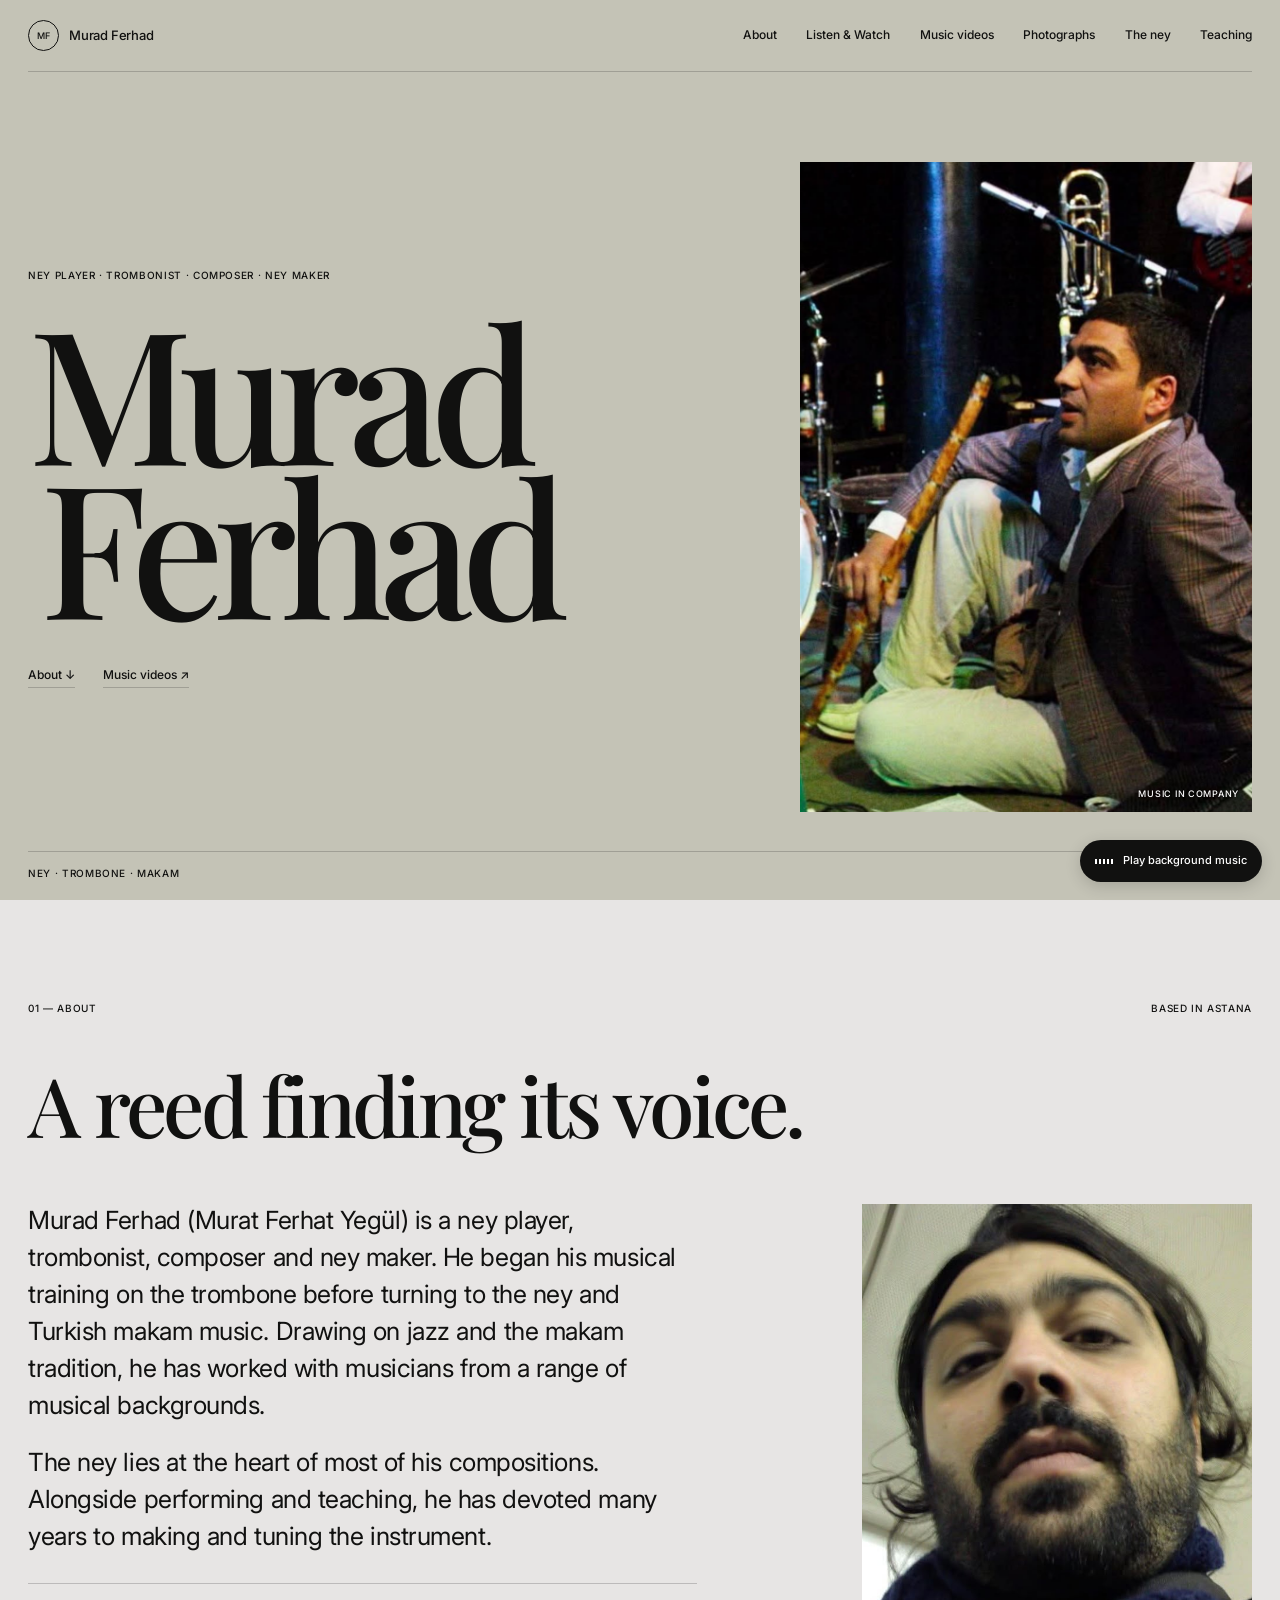
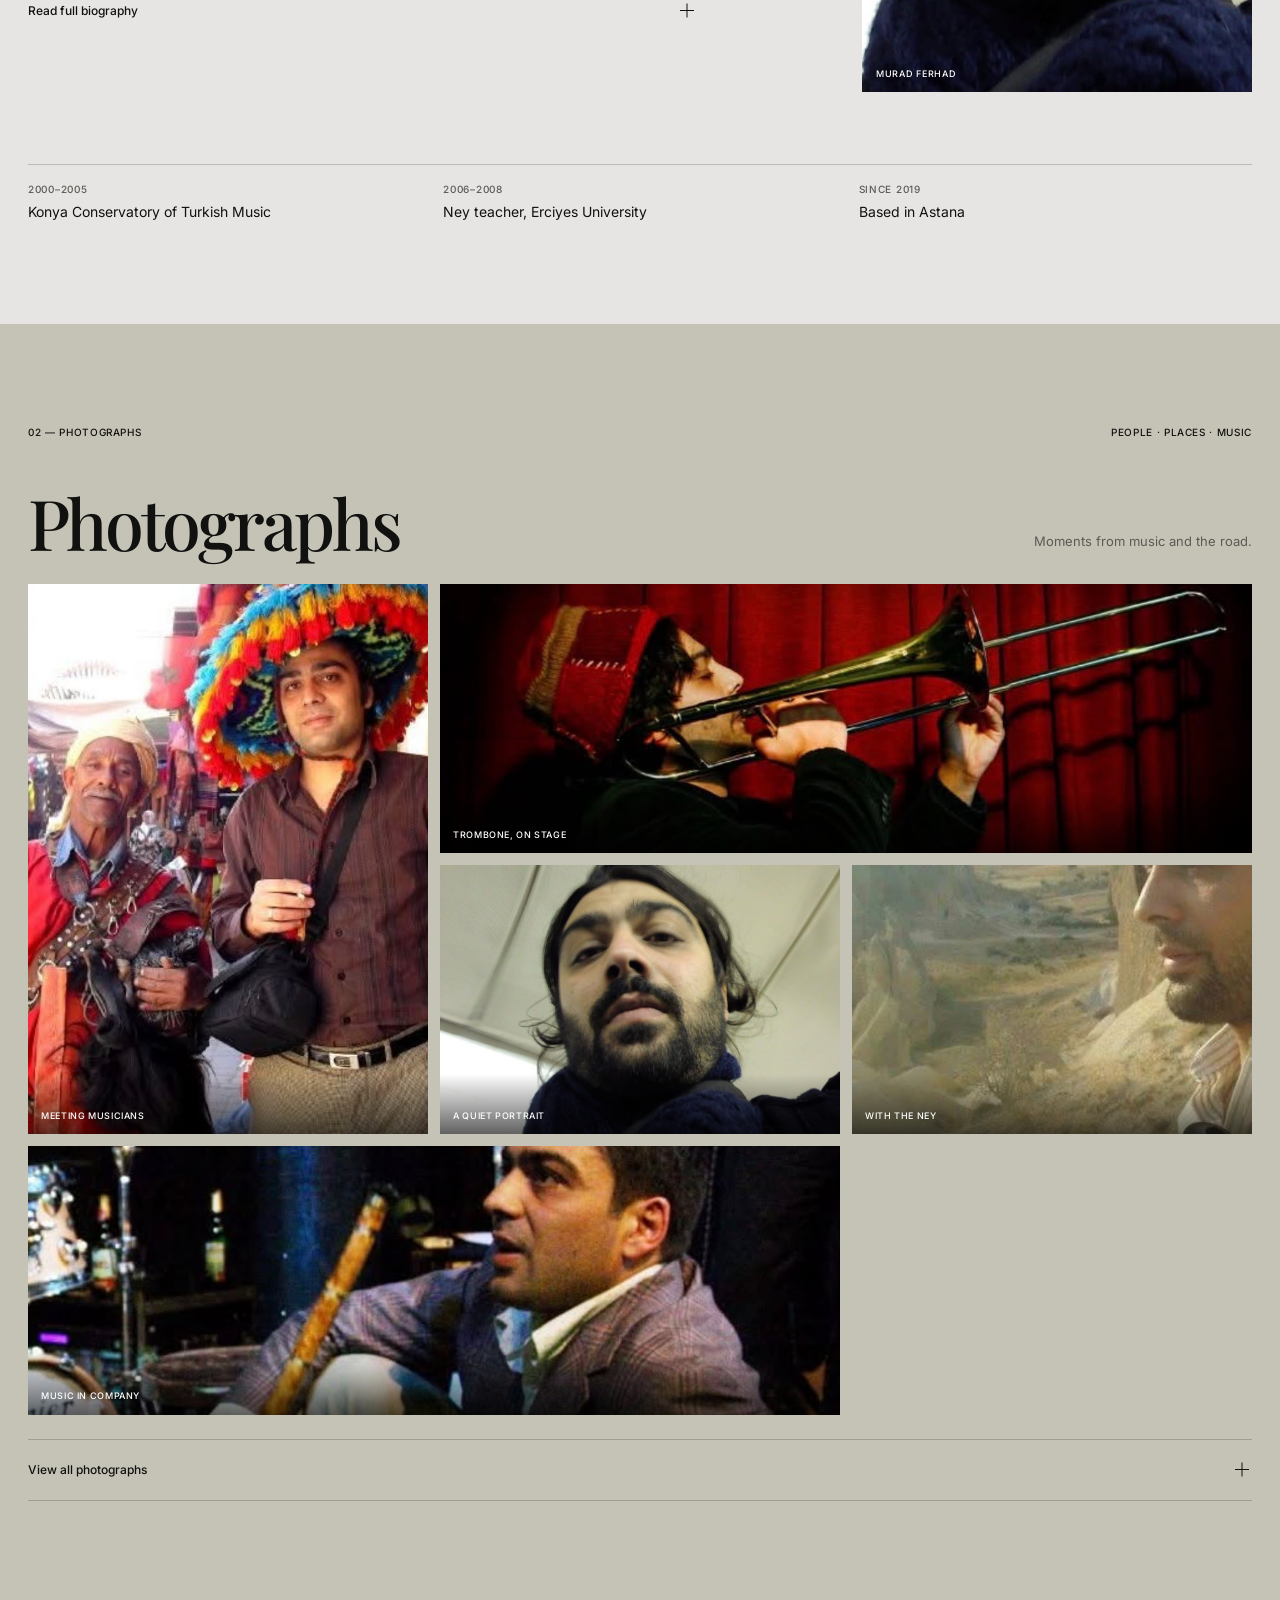
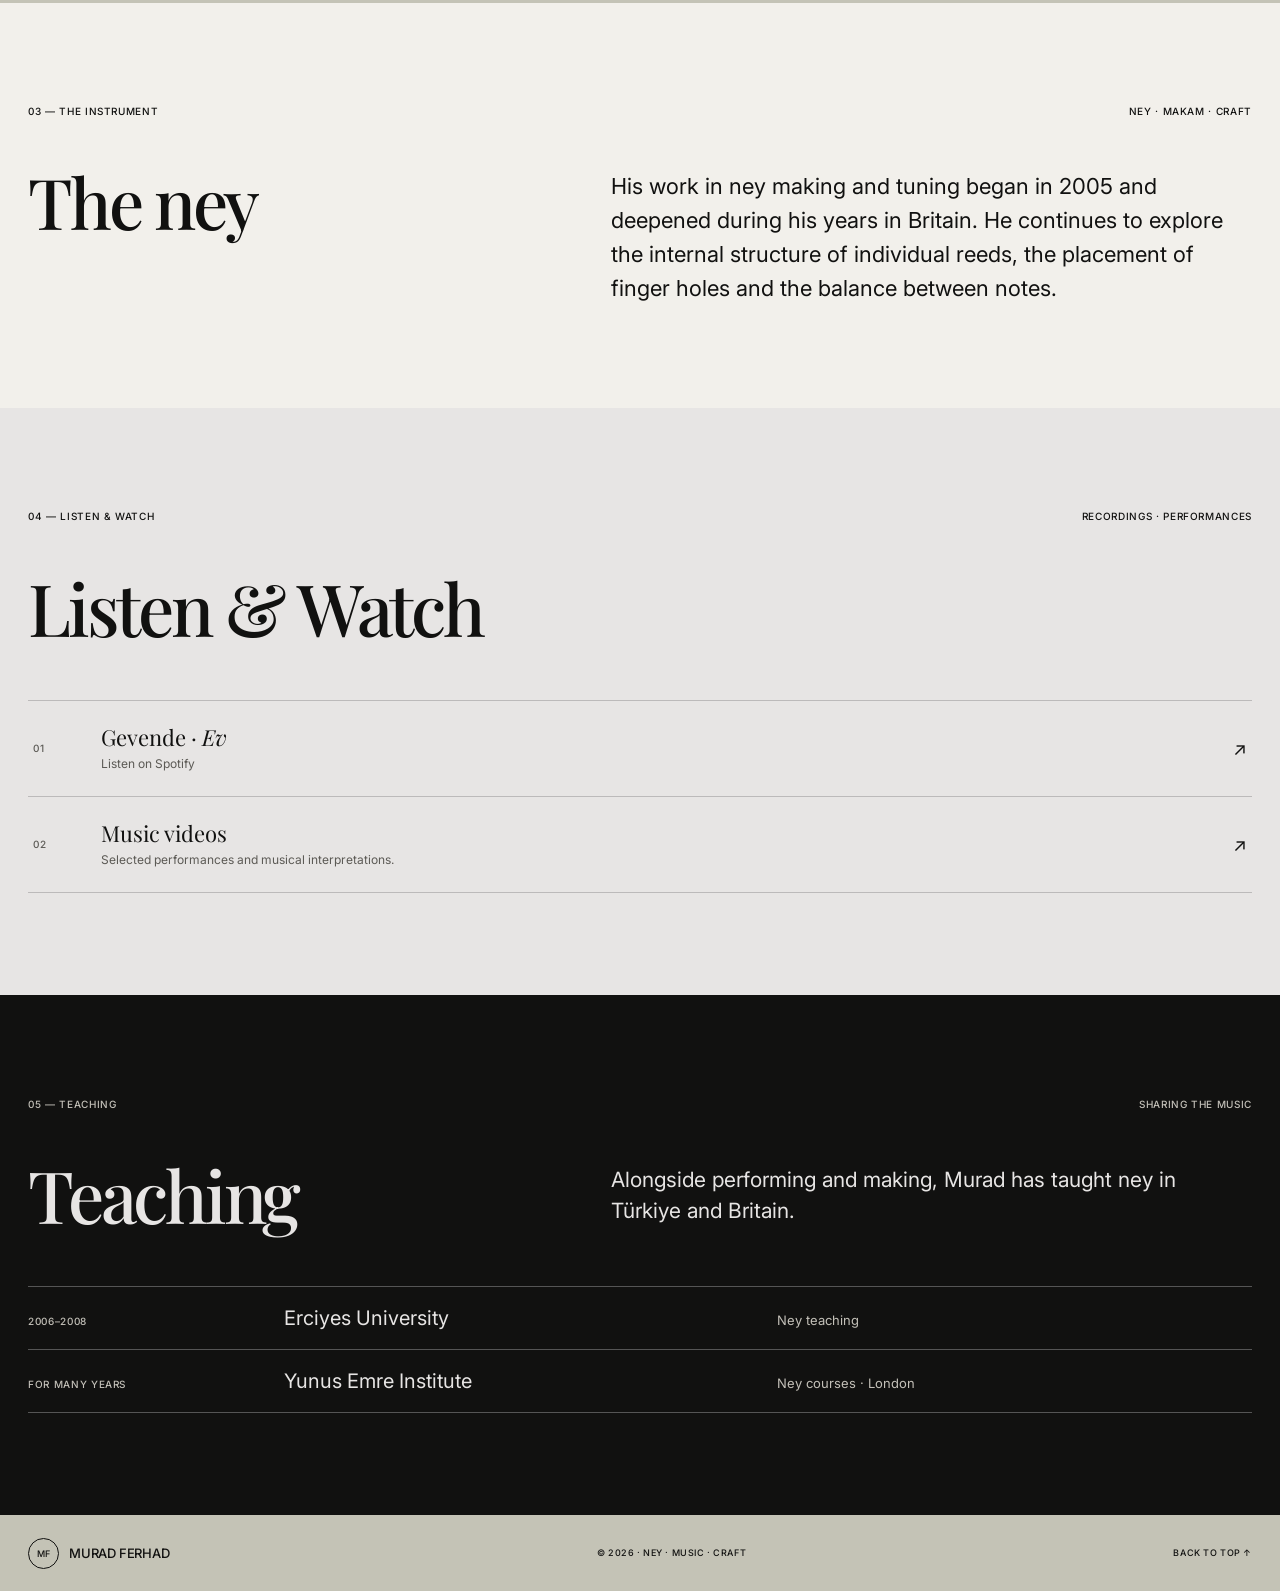
==== commit 7ce6f047: "Refine Murad Ferhad website for English release" ====
--- a/index.html
+++ b/index.html
@@ -4,97 +4,135 @@
   <meta charset="utf-8">
   <meta name="viewport" content="width=device-width, initial-scale=1">
   <meta name="theme-color" content="#c4c3b6">
-  <meta name="description" content="Murat Ferhat Yegül is a ney player, maker, teacher and composer. Explore his musical journey, work on the ney, recordings and teaching.">
-  <title>Murat Ferhat Yegül | Ney Player &amp; Maker</title>
+  <meta name="description" content="Meet Murad Ferhad, ney player, trombonist, composer and ney maker. Explore his biography, photographs, recordings and music videos.">
+  <title>Murad Ferhad | Ney player, trombonist &amp; composer</title>
   <link rel="preconnect" href="https://fonts.googleapis.com">
   <link rel="preconnect" href="https://fonts.gstatic.com" crossorigin>
-  <link href="https://fonts.googleapis.com/css2?family=Inter:wght@400;500;700&family=Playfair+Display:wght@400;500&display=swap" rel="stylesheet">
-  <link rel="stylesheet" href="styles.css">
-  <script src="content.js?v=20261018-2" defer></script>
-  <script src="script.js?v=20261018-2" defer></script>
-  <script src="i18n.js?v=20261018-3" defer></script>
+  <link href="https://fonts.googleapis.com/css2?family=Inter:wght@400;500;600&family=Playfair+Display:wght@400;500&display=swap" rel="stylesheet">
+  <link rel="stylesheet" href="styles.css?v=20261019-1">
+  <script src="script.js?v=20261019-1" defer></script>
 </head>
 <body>
-  <a class="skip-link" href="#main" data-i18n="skip">Skip to content</a>
+  <a class="skip-link" href="#main">Skip to content</a>
   <header class="site-header">
-    <a class="monogram" href="#home" aria-label="Murat Ferhat Yegül, home" data-i18n-aria="homeLabel">M</a>
-    <a class="header-link" href="#about" data-i18n="headerExplore">Explore Murat <span aria-hidden="true">↓</span></a>
-    <nav class="language-switch" aria-label="Choose language" data-i18n-aria="languageLabel"><button type="button" data-set-language="en" aria-pressed="true">EN</button><button type="button" data-set-language="tr" aria-pressed="false">TR</button></nav>
+    <a class="brand" href="#home" aria-label="Murad Ferhad, home"><span class="brand-mark" aria-hidden="true">MF</span><span>Murad Ferhad</span></a>
+    <nav class="primary-nav" aria-label="Main navigation">
+      <a href="#about">About</a>
+      <a href="#listen">Listen &amp; Watch</a>
+      <a href="videos.html">Music videos</a>
+      <a href="#photographs">Photographs</a>
+      <a href="#ney">The ney</a>
+      <a href="#teaching">Teaching</a>
+    </nav>
   </header>
+
   <main id="main">
     <section class="hero" id="home" aria-labelledby="hero-title">
-      <div class="hero-intro"><p class="eyebrow" data-i18n="heroEyebrow">NEY PLAYER · MAKER · TEACHER</p><p class="hero-deck" data-i18n="heroDeck">A musical life between tradition and discovery.</p><div class="hero-quicklinks"><a class="pill-button" href="#work" data-i18n="exploreWork">Explore the ney work <span>↗</span></a><a class="plain-link" href="#contact" data-i18n="getInTouch">Get in touch</a></div></div>
-      <h1 id="hero-title" aria-label="Murat Ferhat Yegül"><span>Murat</span><span>Ferhat</span><span>Yegül</span></h1>
-      <div class="hero-caption"><span>MURAT FERHAT YEGÜL</span><span>NEY · MUSIC · CRAFT</span></div>
+      <div class="hero-copy">
+        <p class="eyebrow">NEY PLAYER · TROMBONIST · COMPOSER · NEY MAKER</p>
+        <h1 id="hero-title"><span>Murad</span><span>Ferhad</span></h1>
+        <div class="hero-links">
+          <a class="text-link" href="#about">About <span aria-hidden="true">↓</span></a>
+          <a class="text-link" href="videos.html">Music videos <span aria-hidden="true">↗</span></a>
+        </div>
+      </div>
+      <figure class="hero-portrait">
+        <img src="images/Murat%20(9).jpeg" alt="Murad Ferhad playing the ney with fellow musicians" width="1125" height="1374" fetchpriority="high">
+        <figcaption>Music in company</figcaption>
+      </figure>
+      <div class="hero-footnote"><span>NEY · TROMBONE · MAKAM</span><a href="#listen">Listen &amp; Watch <span aria-hidden="true">↓</span></a></div>
     </section>
 
     <section id="about" class="section about-section" aria-labelledby="about-title">
-      <div class="section-meta"><span data-i18n="aboutMeta">01 — ABOUT MURAT</span><span data-i18n="aboutMetaDetail">KONYA · LONDON</span></div>
-      <h2 id="about-title" data-i18n="aboutTitle">A musician's path,<br>from reed to resonance.</h2>
-      <div class="about-grid"><p class="lead" data-i18n="aboutLead">Murat Ferhat Yegül is a ney player, maker and teacher whose musical life has also included trombone, composition and collaboration.</p><div class="about-detail"><p data-i18n="aboutP1">He graduated from the ney department of the conservatory in Konya in 2005. He later taught at Erciyes University and has taught ney at SOAS and the Yunus Emre Institute in London.</p><p data-i18n="aboutP2">Earlier in his musical life, Murat played trombone and contributed to recordings by Gevende and Kırıka. Album credits list him as a trombonist on Gevende's <em>Ev</em> and Kırıka's <em>Yılların Ettiğini</em>.</p><p data-i18n="aboutP3">Murat also says he gave compositions to groups including Gevende and Kırıka, which performed his work on their albums. On Gevende's <em>Ev</em>, “Şeker” is credited to Ferhat Yeğül as composer.</p><div class="source-notes"><span data-i18n="recordingReferences">RECORDING REFERENCES</span><a href="https://open.spotify.com/album/5UQedzl1m76VgUy1xEr8Lv" target="_blank" rel="noopener noreferrer">Gevende · <em>Ev</em> ↗</a><a href="https://www.birbabaindie.com/album-kirika-yillarin-ettigini/" target="_blank" rel="noopener noreferrer">Kırıka · <em>Yılların Ettiğini</em> ↗</a></div></div></div>
-      <div class="timeline-wrap"><p class="eyebrow" data-i18n="milestones">MILESTONES</p><div class="timeline" id="timeline-items"></div></div>
+      <div class="section-meta"><span>01 — ABOUT</span><span>BASED IN ASTANA</span></div>
+      <h2 id="about-title">A reed finding its voice.</h2>
+      <div class="about-intro">
+        <div class="short-biography">
+          <p>Murad Ferhad (Murat Ferhat Yegül) is a ney player, trombonist, composer and ney maker. He began his musical training on the trombone before turning to the ney and Turkish makam music. Drawing on jazz and the makam tradition, he has worked with musicians from a range of musical backgrounds.</p>
+          <p>The ney lies at the heart of most of his compositions. Alongside performing and teaching, he has devoted many years to making and tuning the instrument.</p>
+          <details class="bio-disclosure">
+            <summary><span class="closed-label">Read full biography</span><span class="open-label">Close biography</span><span class="disclosure-mark" aria-hidden="true"></span></summary>
+            <div class="long-biography">
+              <p>His musical path began with piano, trombone and jazz, and gradually came to centre on the ney and Turkish makam music.</p>
+              <p>He studied trombone for four years at Bilkent University’s music high school in Ankara. Jazz classes and his early experiences on stage shaped his approach to improvisation, while an interest in Turkish music led him to use the trombone’s slide to explore makam intonation. This exploration grew alongside his study of the ney, which would later become central to his work.</p>
+              <p>From 2000 to 2005, he studied ney at the Konya Conservatory of Turkish Music, working with Sadrettin Özcimi, Süleyman Yardım and Emrah Hatipoğlu. A founding member of Kırıka, he played trombone with the group and also contributed to album recordings and concerts with other ensembles, including Gevende.</p>
+              <p>Between 2006 and 2008, he taught ney at Erciyes University. His regular participation in Mevlevi ceremonies during these years helped him grow as a performer and absorb the classical style into his playing. After settling in Britain, he led ney courses at the Yunus Emre Institute in London for many years. Through YunusBand, which he founded, and various international projects, he performed with musicians from different musical traditions.</p>
+              <p>Since moving abroad in 2008, he has created musical programmes for events attended by state dignitaries and diplomats. For some of these programmes, he has brought musicians together, served as artistic director and performed alongside them.</p>
+              <p>His work in ney making and tuning began in 2005 and deepened during his years in Britain. He continues to explore the internal structure of individual reeds, the placement of finger holes and the balance between notes. His attention to tuning is closely tied to the sound and expressive possibilities he seeks in his playing.</p>
+              <p>Based in Astana since 2019, Yegül continues his work as a performer, composer, teacher and ney maker. He is preparing his compositions, most of which centre on the ney, for release, and has recently renewed his focus on the trombone.</p>
+            </div>
+          </details>
+        </div>
+        <figure class="about-portrait">
+          <img src="images/Murat%20(3).jpeg" alt="Portrait of Murad Ferhad" width="1125" height="832" loading="lazy">
+          <figcaption>Murad Ferhad</figcaption>
+        </figure>
+      </div>
+      <dl class="milestones" aria-label="Selected milestones">
+        <div><dt>2000–2005</dt><dd>Konya Conservatory of Turkish Music</dd></div>
+        <div><dt>2006–2008</dt><dd>Ney teacher, Erciyes University</dd></div>
+        <div><dt>Since 2019</dt><dd>Based in Astana</dd></div>
+      </dl>
     </section>
 
     <section id="photographs" class="section photographs-section" aria-labelledby="photographs-title">
-      <div class="section-meta"><span data-i18n="photosMeta">PHOTOGRAPHS</span><span data-i18n="photosMetaDetail">PEOPLE · PLACES · MUSIC</span></div>
-      <h2 id="photographs-title" data-i18n="photosTitle">A life in<br>many sounds.</h2>
+      <div class="section-meta"><span>02 — PHOTOGRAPHS</span><span>PEOPLE · PLACES · MUSIC</span></div>
+      <div class="section-heading-row">
+        <h2 id="photographs-title">Photographs</h2>
+        <p>Moments from music and the road.</p>
+      </div>
       <div class="photo-grid">
-        <figure class="photo-card photo-card-wide"><img src="images/Murat%20(1).jpeg" alt="Murat seated on a quiet beach" data-i18n-alt="photoAlt1" loading="lazy"><figcaption data-i18n="photo1">Between journeys</figcaption></figure>
-        <figure class="photo-card"><img src="images/Murat%20(2).jpeg" alt="Murat with a local musician at a market" data-i18n-alt="photoAlt2" loading="lazy"><figcaption data-i18n="photo2">Meeting musicians</figcaption></figure>
-        <figure class="photo-card"><img src="images/Murat%20(3).jpeg" alt="A close portrait of Murat" data-i18n-alt="photoAlt3" loading="lazy"><figcaption data-i18n="photo3">A moment of stillness</figcaption></figure>
-        <figure class="photo-card photo-card-tall"><img src="images/Murat%20(4).jpeg" alt="Murat playing trombone on stage" data-i18n-alt="photoAlt4" loading="lazy"><figcaption data-i18n="photo4">Earlier years · trombone</figcaption></figure>
-        <figure class="photo-card"><img src="images/Murat%20(5).jpeg" alt="Murat exploring a historic stone interior" data-i18n-alt="photoAlt5" loading="lazy"><figcaption data-i18n="photo5">On the road</figcaption></figure>
-        <figure class="photo-card photo-card-wide"><img src="images/Murat%20(6).jpeg" alt="Murat playing ney outdoors" data-i18n-alt="photoAlt6" loading="lazy"><figcaption data-i18n="photo6">Practising outdoors</figcaption></figure>
-        <figure class="photo-card"><img src="images/Murat%20(7).jpeg" alt="Murat beneath a tree" data-i18n-alt="photoAlt7" loading="lazy"><figcaption data-i18n="photo7">In the open air</figcaption></figure>
-        <figure class="photo-card"><img src="images/Murat%20(8).jpeg" alt="Murat holding a ney" data-i18n-alt="photoAlt8" loading="lazy"><figcaption data-i18n="photo8">Listening to the reed</figcaption></figure>
-        <figure class="photo-card photo-card-wide"><img src="images/Murat%20(9).jpeg" alt="Murat with his ney among fellow musicians" data-i18n-alt="photoAlt9" loading="lazy"><figcaption data-i18n="photo9">Music in company</figcaption></figure>
+        <figure class="photo-card photo-card-market"><img src="images/Murat%20(2).jpeg" alt="Murad Ferhad meeting a musician at a market" width="1125" height="998" loading="lazy"><figcaption>Meeting musicians</figcaption></figure>
+        <figure class="photo-card photo-card-trombone"><img src="images/Murat%20(4).jpeg" alt="Murad Ferhad playing trombone on stage" width="1125" height="1148" loading="lazy"><figcaption>Trombone, on stage</figcaption></figure>
+        <figure class="photo-card photo-card-portrait"><img src="images/Murat%20(3).jpeg" alt="A close portrait of Murad Ferhad" width="1125" height="832" loading="lazy"><figcaption>A quiet portrait</figcaption></figure>
+        <figure class="photo-card photo-card-rehearsal"><img src="images/Murat%20(8).jpeg" alt="Murad Ferhad playing the ney" width="1125" height="1108" loading="lazy"><figcaption>With the ney</figcaption></figure>
+        <figure class="photo-card photo-card-stage"><img src="images/Murat%20(9).jpeg" alt="Murad Ferhad playing the ney with fellow musicians" width="1125" height="1374" loading="lazy"><figcaption>Music in company</figcaption></figure>
+      </div>
+      <details class="gallery-disclosure">
+        <summary><span class="closed-label">View all photographs</span><span class="open-label">Show fewer photographs</span><span class="disclosure-mark" aria-hidden="true"></span></summary>
+        <div class="photo-grid extra-photos">
+          <figure class="photo-card photo-card-beach"><img src="images/Murat%20(1).jpeg" alt="Murad Ferhad seated on a beach" width="1125" height="1112" loading="lazy"><figcaption>Between journeys</figcaption></figure>
+          <figure class="photo-card photo-card-road"><img src="images/Murat%20(5).jpeg" alt="Murad Ferhad exploring a historic stone interior" width="1125" height="1433" loading="lazy"><figcaption>On the road</figcaption></figure>
+          <figure class="photo-card photo-card-outdoors"><img src="images/Murat%20(6).jpeg" alt="Murad Ferhad playing the ney outdoors" width="1125" height="1476" loading="lazy"><figcaption>Practising outdoors</figcaption></figure>
+          <figure class="photo-card photo-card-tree"><img src="images/Murat%20(7).jpeg" alt="Murad Ferhad beneath a tree" width="1125" height="1108" loading="lazy"><figcaption>In the open air</figcaption></figure>
+        </div>
+      </details>
+    </section>
+
+    <section id="ney" class="section ney-section" aria-labelledby="ney-title">
+      <div class="section-meta"><span>03 — THE INSTRUMENT</span><span>NEY · MAKAM · CRAFT</span></div>
+      <div class="ney-copy">
+        <h2 id="ney-title">The ney</h2>
+        <p>His work in ney making and tuning began in 2005 and deepened during his years in Britain. He continues to explore the internal structure of individual reeds, the placement of finger holes and the balance between notes.</p>
       </div>
     </section>
 
-    <section class="painting-panel" aria-label="Murat playing the ney" data-i18n-aria="paintingAria"><img class="painting-image" src="images/Murat%20(9).jpeg" alt="Murat holding his ney with fellow musicians at a performance" data-i18n-alt="paintingAlt"><div class="painting-card"><p class="eyebrow" data-i18n="paintingEyebrow">BETWEEN BREATH &amp; REED</p><h2 data-i18n="paintingTitle">Listening is part<br>of the making.</h2><a class="plain-link" href="#ney" data-i18n="discoverNey">Discover the ney <span>↗</span></a><span class="painting-scroll" data-i18n="scrollExplore">SCROLL TO EXPLORE ↓</span></div><p class="painting-credit">MURAT FERHAT YEGÜL · MUSIC IN COMPANY</p></section>
-
-    <section id="ney" class="section ney-section dark-section" aria-labelledby="ney-title">
-      <div class="section-meta"><span data-i18n="neyMeta">02 — THE INSTRUMENT</span><span data-i18n="neyMetaDetail">A FLUTE OF BREATH</span></div>
-      <h2 id="ney-title" data-i18n="neyTitle">Meet the ney.</h2>
-      <p class="lead" data-i18n="neyLead">An end-blown reed flute with an important place in Turkish classical music and the Mevlevi musical tradition.</p>
-      <p class="section-copy" data-i18n="neyCopy">The ney’s form is spare; its voice develops through reed, breath, careful making and practice. Its sound asks the player to listen closely to the instrument and to the music around it. Murat will add his own explanations and photographs here.</p>
-      <div class="vignette-row"><article class="vignette"><p>Form</p><img class="instrument-photo" src="images/Murat%20(8).jpeg" alt="Close view of Murat holding the ney" loading="lazy"><span class="hex-indicator" aria-hidden="true"></span></article><article class="vignette"><p>Material</p><img class="instrument-photo" src="images/Murat%20(6).jpeg" alt="Ney in Murat's hands during outdoor practice" loading="lazy"><span class="hex-indicator" aria-hidden="true"></span></article><article class="vignette"><p>Breath &amp; sound</p><img class="instrument-photo" src="images/Murat%20(9).jpeg" alt="Murat with his ney among fellow musicians" loading="lazy"><span class="hex-indicator" aria-hidden="true"></span></article></div>
+    <section id="listen" class="section listen-section" aria-labelledby="listen-title">
+      <div class="section-meta"><span>04 — LISTEN &amp; WATCH</span><span>RECORDINGS · PERFORMANCES</span></div>
+      <h2 id="listen-title">Listen &amp; Watch</h2>
+      <div class="media-links">
+        <a class="media-link recording-link" href="https://open.spotify.com/album/5UQedzl1m76VgUy1xEr8Lv" target="_blank" rel="noopener noreferrer">
+          <span class="media-index">01</span><span class="media-copy"><strong>Gevende · <em>Ev</em></strong><span>Listen on Spotify</span></span><span class="media-arrow" aria-hidden="true">↗</span>
+        </a>
+        <a class="media-link" href="videos.html">
+          <span class="media-index">02</span><span class="media-copy"><strong>Music videos</strong><span>Selected performances and musical interpretations.</span></span><span class="media-arrow" aria-hidden="true">↗</span>
+        </a>
+      </div>
     </section>
 
-    <section id="work" class="section work-section" aria-labelledby="work-title">
-      <div class="section-meta"><span data-i18n="workMeta">03 — ONGOING EXPLORATION</span><span data-i18n="workMetaDetail">PLAYER &amp; MAKER</span></div>
-      <h2 id="work-title" data-i18n="workTitle">Working with<br>the instrument.</h2>
-      <blockquote class="work-statement" data-i18n="workQuote">“As a player and maker, I have been working on changes to the ney intended to address difficulties musicians encounter and make the instrument more playable. I will share the details and demonstrate them in upcoming videos.”<cite>MURAT FERHAT YEGÜL</cite></blockquote>
-      <div class="work-card"><div><p class="eyebrow" data-i18n="detailsFollow">DETAILS TO FOLLOW</p><h3 data-i18n="demosSoon">Detailed demonstrations<br>coming soon</h3><p data-i18n="demosCopy">Murat will introduce each idea in his own words, with images and demonstrations. We will add the details as they are ready.</p></div><span class="work-count">01 <i>—</i> 00</span></div>
-      <div class="process-row"><span data-i18n="process1">PLAYER'S DIFFICULTY</span><span data-i18n="process2">DESIGN RESPONSE</span><span data-i18n="process3">DEMONSTRATION</span><span data-i18n="process4">PLAYER FEEDBACK</span></div>
-      <a class="plain-link" href="#contact" data-i18n="shareQuestion">Share a question with Murat <span>↗</span></a>
-    </section>
-
-    <section id="listen" class="section listen-section" aria-labelledby="listen-title">
-      <div class="section-meta"><span data-i18n="listenMeta">04 — LISTEN &amp; WATCH</span><span data-i18n="listenMetaDetail">ARCHIVE · IN PREPARATION</span></div>
-      <h2 id="listen-title" data-i18n="listenTitle">Sound, story<br>&amp; collaboration.</h2>
-      <div class="archive-row"><img class="archive-photo" src="images/Murat%20(4).jpeg" alt="Murat performing on trombone" data-i18n-alt="archiveAlt" loading="lazy"><div class="archive-info"><p class="eyebrow" data-i18n="publishedArchive">PUBLISHED ARCHIVAL WORK</p><h3 data-i18n="conversation">A conversation<br>with Murat</h3><p data-i18n="hostedBy">Hosted by Leighton House · 2020</p></div></div>
-      <p class="album-note" data-i18n="albumNote">Collaborative recording: <a href="https://open.spotify.com/album/5UQedzl1m76VgUy1xEr8Lv" target="_blank" rel="noopener noreferrer">Gevende, <em>Ev</em> ↗</a><span>Confirm tracks and credits with Murat before publication.</span></p>
-      <div class="preparation-list"><article><span class="prep-index">A</span><div><p class="eyebrow" data-i18n="audio">AUDIO</p><h3 data-i18n="audioPrep">Audio examples in preparation</h3></div><span class="prep-status" data-i18n="inPreparation">IN PREPARATION</span></article><a class="preparation-link" href="videos.html" aria-label="Open innovation videos" data-i18n-aria="openVideos"><span class="prep-index">B</span><div><p class="eyebrow" data-i18n="video">VIDEO</p><h3 data-i18n="innovationVideos">Innovation videos</h3></div><span class="prep-status" data-i18n="watchVideos">WATCH VIDEOS <span aria-hidden="true">↗</span></span></a></div>
-    </section>
-
-    <section id="teaching" class="section teaching-section dark-section" aria-labelledby="teaching-title">
-      <div class="section-meta"><span data-i18n="teachingMeta">05 — PERFORMANCES &amp; TEACHING</span><span data-i18n="teachingMetaDetail">LEARNING IN COMPANY</span></div>
-      <h2 id="teaching-title" data-i18n="teachingTitle">Music is made<br>in company.</h2>
-      <p class="lead" data-i18n="teachingLead">For a concert, a workshop or a first lesson, begin a conversation with Murat.</p>
-      <div class="event-list"><article class="event-row"><span class="event-type">NEY TEACHING</span><div><h3>SOAS, University of London</h3><p>London</p></div><span class="event-arrow">↗</span></article><article class="event-row"><span class="event-type">NEY TEACHING</span><div><h3>Yunus Emre Institute</h3><p>London</p></div><span class="event-arrow">↗</span></article><article class="event-row"><span class="event-type">NEY TEACHING</span><div><h3>Erciyes University</h3><p>Kayseri</p></div><span class="event-arrow">↗</span></article></div>
-      <p class="event-note" data-i18n="teachingNote">Selected teaching history. Concerts and workshops will be added as details are confirmed.</p>
-      <a class="pill-button pill-light" href="#contact" data-i18n="discussInvite">Discuss an invitation <span>↗</span></a>
-    </section>
-
-    <section id="contact" class="section contact-section" aria-labelledby="contact-title">
-      <div class="section-meta"><span data-i18n="contactMeta">06 — CONTACT</span><span data-i18n="contactMetaDetail">START A CONVERSATION</span></div>
-      <h2 id="contact-title" data-i18n="contactTitle">Let's make<br>something resonate.</h2>
-      <div class="contact-grid"><p class="lead" data-i18n="contactLead">For performance invitations, workshops, lessons, collaborations or enquiries about Murat's instruments.</p><div class="contact-card"><p class="eyebrow" data-i18n="getInTouchEyebrow">GET IN TOUCH</p><h3 data-i18n="contactQuestion">Have something<br>in mind?</h3><a class="pill-button" id="contact-link" href="#" aria-disabled="true" data-i18n="writeMurat">Write to Murat <span>↗</span></a><p class="contact-note" id="contact-note" data-i18n="contactPending">Contact details will be added here.</p></div></div>
+    <section id="teaching" class="section teaching-section" aria-labelledby="teaching-title">
+      <div class="section-meta"><span>05 — TEACHING</span><span>SHARING THE MUSIC</span></div>
+      <div class="teaching-intro"><h2 id="teaching-title">Teaching</h2><p>Alongside performing and making, Murad has taught ney in Türkiye and Britain.</p></div>
+      <div class="teaching-list">
+        <article><span class="teaching-date">2006–2008</span><h3>Erciyes University</h3><p>Ney teaching</p></article>
+        <article><span class="teaching-date">For many years</span><h3>Yunus Emre Institute</h3><p>Ney courses · London</p></article>
+      </div>
     </section>
   </main>
-  <footer class="site-footer"><a class="monogram" href="#home" aria-label="Back to top" data-i18n-aria="backTopLabel">M</a><span>© <span id="year"></span> MURAT FERHAT YEGÜL</span><span>NEY · MUSIC · CRAFT</span><a href="#home" data-i18n="backToTop">BACK TO TOP ↑</a></footer>
-  <audio id="site-audio" src="songs/MuradFerhad_1.mp3" preload="auto" autoplay muted loop></audio>
-  <button id="music-toggle" class="music-control" type="button" aria-label="Enable background music" aria-pressed="false"><span class="music-mark" aria-hidden="true"><i></i><i></i><i></i><i></i><i></i></span><span id="music-label" aria-live="polite">Enable background music</span></button>
+
+  <footer class="site-footer"><a class="brand" href="#home" aria-label="Back to top"><span class="brand-mark" aria-hidden="true">MF</span><span>Murad Ferhad</span></a><span>© 2026 · NEY · MUSIC · CRAFT</span><a class="back-to-top" href="#home">Back to top ↑</a></footer>
+
+  <audio id="site-audio" src="songs/MuradFerhad_1.mp3" preload="none" loop></audio>
+  <button id="music-toggle" class="music-control" type="button" aria-label="Play background music" aria-pressed="false"><span class="music-mark" aria-hidden="true"><i></i><i></i><i></i><i></i><i></i></span><span id="music-label">Play background music</span></button>
 </body>
 </html>
--- a/styles.css
+++ b/styles.css
@@ -1,29 +1,200 @@
-:root{--putty:#c4c3b6;--ink:#000;--bone:#e7e5e4;--chalk:#ebebeb;--vellum:#dfdcd5;--graphite:#595855;--ash:#808080;--paper:#fff;--serif:"Playfair Display",Georgia,serif;--sans:Inter,"Helvetica Neue",Arial,sans-serif;--section-gap:80px;--radius-card:9px;--radius-pill:28.8px}
-*{box-sizing:border-box}html{scroll-behavior:smooth;scroll-padding-top:56px}body{margin:0;background:var(--putty);color:var(--ink);font:400 16px/1.5 var(--sans);-webkit-font-smoothing:antialiased}a{color:inherit}em{font-style:italic}.skip-link{position:absolute;top:-60px;left:16px;z-index:10;padding:10px 14px;background:var(--ink);color:var(--paper);font:400 12px var(--sans)}.skip-link:focus{top:12px}.site-header{height:52px;padding:0 20px;display:flex;justify-content:space-between;align-items:center;position:relative;z-index:2}.monogram{width:32px;height:32px;display:grid;place-items:center;border:1px solid var(--ink);border-radius:50%;text-decoration:none;font:400 17px/1 var(--serif)}.header-link,.plain-link{font:400 12px var(--sans);text-decoration:none}.header-link:hover,.plain-link:hover,.source-notes a:hover,.album-note a:hover{ text-decoration:underline;text-underline-offset:4px}.hero{min-height:calc(100svh - 52px);padding:5vh 0 19px;display:flex;flex-direction:column;justify-content:space-between;overflow:hidden}.hero-intro{text-align:center;padding:0 20px}.eyebrow,.section-meta,.timeline-date,.source-notes>span,.work-count,.process-row,.prep-status,.prep-index,.event-type,.contact-note,.site-footer{font:500 10px/1.3 var(--sans);letter-spacing:.04em;text-transform:uppercase}.eyebrow{margin:0 0 9px}.hero-deck{font:500 clamp(22px,4vw,52px)/1 var(--serif);letter-spacing:-.009em;margin:0 auto 15px;max-width:800px}.hero-quicklinks{display:flex;align-items:center;justify-content:center;gap:20px}.pill-button{display:inline-flex;align-items:center;gap:12px;background:var(--ink);color:var(--paper);border-radius:var(--radius-pill);padding:9px 17px;text-decoration:none;font:400 12px/1.2 var(--sans);transition:opacity .2s}.pill-button:hover{opacity:.77}.pill-button span{font-size:13px}.hero h1{font:500 clamp(105px,25.9vw,374px)/.76 var(--serif);letter-spacing:-.009em;margin:3vh 0 0;text-align:left;white-space:nowrap}.hero h1 span{display:block;margin-left:-.045em}.hero h1 span:nth-child(2){margin-left:10vw}.hero h1 span:nth-child(3){margin-left:20vw}.hero-caption{display:flex;justify-content:space-between;padding:14px 20px 0;border-top:1px solid var(--ink);font:500 9px/1.3 var(--sans);letter-spacing:.05em}
-.section{padding:var(--section-gap) max(20px,calc((100vw - 1200px)/2));}.section-meta{display:flex;justify-content:space-between;gap:16px;margin-bottom:34px}.section h2{font:500 clamp(52px,8vw,94px)/.9 var(--serif);letter-spacing:-.009em;margin:0 0 32px}.lead{font:400 clamp(20px,2.8vw,26px)/1.33 var(--sans);letter-spacing:-.005em;margin:0}.about-section{background:var(--bone)}.about-section>h2{max-width:950px}.about-grid{display:grid;grid-template-columns:.85fr 1fr;gap:10%;align-items:start}.about-grid>.lead{max-width:460px}.about-detail{max-width:650px}.about-detail p,.section-copy{font:400 15px/1.5 var(--sans);margin:0 0 16px}.source-notes{display:flex;gap:10px 16px;align-items:center;flex-wrap:wrap;margin:23px 0 0;padding-top:14px;border-top:1px solid var(--vellum)}.source-notes>span{width:100%}.source-notes a{font:400 13px var(--sans);text-decoration:none}.timeline-wrap{margin-top:62px;padding-top:18px;border-top:1px solid var(--vellum)}.timeline-wrap>.eyebrow{margin-bottom:16px}.timeline{display:flex;flex-direction:column}.timeline-item{display:grid;grid-template-columns:100px minmax(190px,.75fr) 1.25fr;gap:16px;align-items:start;padding:14px 0;border-top:1px solid var(--vellum)}.timeline-dot{display:none}.timeline-date{grid-column:1;grid-row:1;color:var(--graphite)}.timeline-item h3{grid-column:2;grid-row:1;font:400 18px/1.3 var(--sans);margin:0}.timeline-item p{grid-column:3;grid-row:1;font:400 14px/1.5 var(--sans);color:var(--graphite);margin:0;max-width:480px}
-.dark-section{background:var(--ink);color:var(--paper)}.dark-section .section-meta,.dark-section .eyebrow{color:var(--paper)}.dark-section .lead{max-width:780px}.ney-section h2{font-size:clamp(60px,10vw,120px);margin-bottom:24px}.section-copy{max-width:650px;color:#e7e5e4;margin-top:17px}.vignette-row{display:grid;grid-template-columns:repeat(3,minmax(0,1fr));gap:28px;margin-top:56px}.vignette{text-align:center}.vignette>p{font:400 22px/1.3 var(--serif);margin:0 0 16px}.photo-placeholder{width:min(100%,210px);aspect-ratio:1;margin:auto;border-radius:50%;background:var(--ash);display:grid;place-items:center;padding:15px}.photo-placeholder span{font:500 9px/1.5 var(--sans);letter-spacing:.08em}.hex-indicator{width:12px;height:12px;border:1px solid var(--paper);display:block;margin:16px auto 0;clip-path:polygon(25% 0,75% 0,100% 50%,75% 100%,25% 100%,0 50%)}
-.work-section{background:var(--putty)}.work-section h2{margin-bottom:32px}.work-statement{font:400 clamp(20px,3vw,27px)/1.4 var(--sans);max-width:950px;margin:0 0 36px}.work-statement cite{display:block;font:500 10px/1.3 var(--sans);letter-spacing:.05em;font-style:normal;margin-top:18px}.work-card{display:flex;justify-content:space-between;gap:24px;align-items:flex-start;padding:24px;background:var(--bone);border-radius:var(--radius-card);max-width:860px}.work-card .eyebrow{margin:0 0 10px}.work-card h3{font:400 26px/1.2 var(--serif);margin:0 0 10px}.work-card>div>p:last-child{font:400 14px/1.5 var(--sans);max-width:550px;margin:0}.work-count{white-space:nowrap}.work-count i{font-style:normal}.process-row{display:grid;grid-template-columns:repeat(4,1fr);gap:12px;max-width:860px;margin:18px 0 25px;font-size:8px}.work-section>.plain-link{display:inline-block}.listen-section{background:var(--bone)}.archive-row{display:grid;grid-template-columns:minmax(240px,.9fr) 1fr;gap:clamp(25px,7vw,90px);align-items:center;max-width:1000px}.archive-placeholder{aspect-ratio:1.35;background:var(--ash);display:grid;place-items:center;text-align:center;padding:20px;font:500 10px/1.5 var(--sans);letter-spacing:.07em}.archive-info .eyebrow{margin-bottom:14px}.archive-info h3{font:500 clamp(42px,6vw,70px)/.95 var(--serif);letter-spacing:-.009em;margin:0 0 14px}.archive-info>p:not(.eyebrow){font:400 14px var(--sans);margin:0 0 20px}.album-note{margin:30px 0 0;padding-bottom:20px;border-bottom:1px solid var(--vellum);display:flex;flex-wrap:wrap;gap:8px 14px;align-items:baseline;font:400 15px var(--sans)}.album-note a{text-decoration:none}.album-note span{font:400 12px var(--sans);color:var(--graphite)}.preparation-list{margin-top:32px}.preparation-list article{display:grid;grid-template-columns:35px 1fr auto;gap:14px;align-items:center;padding:18px 0;border-top:1px solid var(--vellum)}.preparation-list article:last-child{border-bottom:1px solid var(--vellum)}.prep-index{align-self:start}.preparation-list .eyebrow{font-size:9px;margin:0 0 5px}.preparation-list h3{font:400 22px/1.3 var(--sans);margin:0}.prep-status{font-size:8px;color:var(--graphite)}
-.teaching-section h2{margin-bottom:24px}.event-list{margin-top:42px;max-width:900px;border-top:1px solid #595855}.event-row{display:grid;grid-template-columns:130px 1fr auto;gap:15px;padding:18px 0;border-bottom:1px solid #595855;align-items:start}.event-type{font-size:9px}.event-row h3{font:400 20px/1.3 var(--sans);margin:0 0 4px}.event-row p,.event-note{font:400 13px/1.5 var(--sans);color:#e7e5e4;margin:0}.event-arrow{font:400 16px var(--sans)}.event-note{margin:16px 0 22px}.pill-light{background:var(--paper);color:var(--ink)}.contact-section{background:var(--putty)}.contact-section h2{margin-bottom:32px}.contact-grid{display:grid;grid-template-columns:1fr minmax(260px,.7fr);gap:10%;align-items:start}.contact-grid>.lead{max-width:520px}.contact-card{padding:22px 24px;background:var(--bone);border-radius:var(--radius-card)}.contact-card .eyebrow{margin:0 0 12px}.contact-card h3{font:400 28px/1.2 var(--serif);margin:0 0 18px}.contact-note{font-size:9px;color:var(--graphite);margin:12px 0 0}.pill-button[aria-disabled=true]{opacity:.5;cursor:default}.site-footer{min-height:68px;padding:12px 20px;display:flex;align-items:center;justify-content:space-between;gap:15px;background:var(--chalk);font-size:9px}.site-footer .monogram{flex:none}.site-footer>a:last-child{text-decoration:none}.site-footer>a:last-child:hover{text-decoration:underline;text-underline-offset:4px}
-@media(max-width:760px){:root{--section-gap:60px}.site-header{height:48px;padding:0 14px}.hero{min-height:calc(90svh - 48px);padding-top:7vh}.hero-deck{font-size:28px}.hero h1{font-size:26vw;line-height:.8}.hero h1 span:nth-child(2){margin-left:5vw}.hero h1 span:nth-child(3){margin-left:10vw}.hero-caption{padding-left:14px;padding-right:14px;font-size:8px}.section{padding-left:16px;padding-right:16px}.section-meta{font-size:8px;margin-bottom:26px}.section h2{font-size:clamp(52px,12vw,76px)}.about-grid,.contact-grid{grid-template-columns:1fr;gap:25px}.about-grid>.lead{max-width:620px}.timeline-wrap{margin-top:42px}.timeline-item{grid-template-columns:80px 1fr;gap:7px 12px}.timeline-item h3{grid-column:2;grid-row:1}.timeline-item p{grid-column:2;grid-row:2}.timeline-date{grid-column:1;grid-row:1}.vignette-row{gap:16px;margin-top:38px}.vignette>p{font-size:18px}.photo-placeholder{width:min(100%,170px)}.work-card{padding:19px;gap:12px}.process-row{grid-template-columns:1fr 1fr;line-height:1.4}.archive-row{grid-template-columns:1fr;gap:24px}.archive-placeholder{aspect-ratio:1.7}.archive-info h3{font-size:52px}.preparation-list article{grid-template-columns:25px 1fr;gap:10px}.prep-status{grid-column:2}.event-row{grid-template-columns:100px 1fr auto}.site-footer{flex-wrap:wrap;justify-content:space-between}.site-footer .monogram{order:0}.site-footer span:nth-child(2){order:1}.site-footer span:nth-child(3){display:none}.site-footer>a:last-child{order:2}}
-@media(max-width:440px){.hero-intro{padding:0 14px}.hero-deck{font-size:23px}.hero-quicklinks{gap:13px}.pill-button,.plain-link{font-size:11px}.hero h1{font-size:25vw}.section h2{font-size:54px}.vignette-row{grid-template-columns:1fr;gap:27px}.photo-placeholder{width:190px}.work-card{display:block}.work-count{display:block;margin-top:20px}.process-row{font-size:7px}.archive-placeholder{aspect-ratio:1.25}.album-note{display:block}.album-note span{display:block;margin-top:8px}.event-row{grid-template-columns:78px 1fr auto;gap:8px}.event-type{font-size:8px}.event-row h3{font-size:17px}.site-footer{font-size:7px}.site-footer .monogram{width:28px;height:28px}}
-@media(prefers-reduced-motion:reduce){html{scroll-behavior:auto}.pill-button{transition:none}}
+:root {
+  color-scheme: light;
+  --putty: #c4c3b6;
+  --bone: #e7e5e4;
+  --chalk: #f2f0eb;
+  --ink: #111110;
+  --graphite: #5c5a55;
+  --line: rgba(17, 17, 16, .2);
+  --serif: "Playfair Display", Georgia, serif;
+  --sans: Inter, "Helvetica Neue", Arial, sans-serif;
+  --content: 1240px;
+}
 
-/* Atmospheric artwork and restrained motion from DESIGN _2.md */
-.painting-panel{height:min(76vw,820px);min-height:540px;position:relative;overflow:hidden;display:grid;place-items:center;background:var(--graphite);color:var(--paper)}
-.painting-image{position:absolute;inset:0;width:100%;height:100%;object-fit:cover;animation:painting-drift 32s ease-in-out infinite alternate}
-.painting-card{position:relative;width:min(400px,calc(100vw - 44px));min-height:min(400px,calc(100vw - 44px));padding:35px;display:flex;flex-direction:column;align-items:flex-start;justify-content:center;background:var(--ink);color:var(--paper);border-radius:var(--radius-card);clip-path:polygon(0 18px,18px 0,calc(100% - 18px) 0,100% 18px,100% calc(100% - 18px),calc(100% - 18px) 100%,18px 100%,0 calc(100% - 18px));animation:card-arrive .8s .2s both}
-.painting-card .eyebrow{font-size:9px}.painting-card h2{font:500 clamp(34px,5vw,48px)/1.03 var(--serif);letter-spacing:-.009em;margin:15px 0 22px}.painting-card .plain-link{color:var(--paper)}.painting-card .plain-link span{padding-left:6px}.painting-scroll{position:absolute;bottom:22px;left:35px;font:400 8px var(--sans);letter-spacing:.08em}.painting-credit{position:absolute;bottom:13px;right:18px;margin:0;color:var(--paper);font:500 8px/1.3 var(--sans);letter-spacing:.05em;text-align:right}
-.photo-placeholder{background-color:var(--ash);background-image:url("assets/symbolic-reed-still-life.jpg");background-size:cover;background-position:center;transition:transform .5s ease,filter .5s ease}.vignette:nth-child(1) .photo-placeholder{background-image:url("assets/anatolian-reeds-landscape.jpg");background-position:left center}.vignette:nth-child(3) .photo-placeholder{background-position:right center}.vignette:hover .photo-placeholder{transform:scale(1.035);filter:brightness(1.08)}.artwork-note{font:400 11px/1.5 var(--sans);color:var(--bone);margin:26px 0 0}.hero h1 span{animation:word-arrive .8s cubic-bezier(.2,.7,.2,1) both}.hero h1 span:nth-child(2){animation-delay:.12s}.hero h1 span:nth-child(3){animation-delay:.24s}.pill-button:active{transform:scale(.98)}.motion-ready .section,.motion-ready .painting-panel{opacity:0;transform:translateY(22px);transition:opacity .75s ease,transform .75s ease}.motion-ready .section.is-visible,.motion-ready .painting-panel.is-visible{opacity:1;transform:translateY(0)}
-@keyframes painting-drift{from{transform:scale(1.02) translateX(-.35%)}to{transform:scale(1.09) translateX(.35%)}}
-@keyframes card-arrive{from{opacity:0;transform:translateY(14px)}to{opacity:1;transform:translateY(0)}}
-@keyframes word-arrive{from{opacity:0;transform:translateY(5vh)}to{opacity:1;transform:translateY(0)}}
-@media(max-width:760px){.painting-panel{height:86vw;min-height:450px}.painting-card{min-height:calc(100vw - 60px);padding:25px}.painting-scroll{left:25px}.painting-credit{max-width:46%;font-size:7px}.motion-ready .section,.motion-ready .painting-panel{transform:translateY(14px)}}
-@media(prefers-reduced-motion:reduce){.painting-image,.painting-card,.hero h1 span{animation:none!important}.photo-placeholder{transition:none}.vignette:hover .photo-placeholder{transform:none}.motion-ready .section,.motion-ready .painting-panel{opacity:1;transform:none;transition:none}}
-.music-control{position:fixed;z-index:8;right:18px;bottom:18px;display:flex;align-items:center;gap:10px;padding:10px 16px;border:0;border-radius:var(--radius-pill);background:var(--ink);color:var(--paper);font:400 11px/1.2 var(--sans);cursor:pointer}.music-control:hover{opacity:.82}.music-control:focus-visible{outline:2px solid var(--paper);outline-offset:3px}.music-mark{height:14px;display:flex;align-items:center;gap:2px}.music-mark i{display:block;width:2px;height:5px;background:var(--paper)}.music-control.is-playing .music-mark i{animation:music-wave .8s ease-in-out infinite alternate}.music-control.is-playing .music-mark i:nth-child(2){animation-delay:.2s}.music-control.is-playing .music-mark i:nth-child(3){animation-delay:.4s}.music-control.is-playing .music-mark i:nth-child(4){animation-delay:.1s}.music-control.is-playing .music-mark i:nth-child(5){animation-delay:.3s}@keyframes music-wave{to{height:13px}}@media(prefers-reduced-motion:reduce){.music-mark i{animation:none!important}}
-.photographs-section{background:var(--putty)}.photo-grid{display:grid;grid-template-columns:repeat(3,minmax(0,1fr));grid-auto-flow:dense;gap:14px}.photo-card{position:relative;margin:0;min-height:260px;overflow:hidden;background:#777}.photo-card-wide{grid-column:span 2}.photo-card-tall{grid-row:span 2}.photo-card img{display:block;width:100%;height:100%;min-height:260px;object-fit:cover;transition:transform .6s ease}.photo-card:hover img{transform:scale(1.035)}.photo-card figcaption{position:absolute;left:0;right:0;bottom:0;padding:42px 15px 13px;color:#fff;font:500 10px/1.3 var(--sans);letter-spacing:.06em;text-transform:uppercase;background:linear-gradient(transparent,rgba(0,0,0,.62))}.instrument-photo{display:block;width:min(100%,240px);aspect-ratio:1;object-fit:cover;margin:auto;border-radius:50%}.archive-photo{display:block;width:100%;height:100%;min-height:300px;aspect-ratio:1.35;object-fit:cover}
-.preparation-list .preparation-link{display:grid;grid-template-columns:35px 1fr auto;gap:14px;align-items:center;padding:18px 0;border-top:1px solid var(--vellum);border-bottom:1px solid var(--vellum);color:inherit;text-decoration:none;transition:padding .2s ease}.preparation-link:hover{padding-left:8px}.preparation-link:focus-visible{outline:2px solid var(--ink);outline-offset:4px}.preparation-link .prep-index{align-self:start}.preparation-link .eyebrow{font-size:9px;margin:0 0 5px}.preparation-link h3{font:400 22px/1.3 var(--sans);margin:0}.preparation-link .prep-status{font-size:8px;color:var(--graphite)}
-@media(max-width:760px){.photo-grid{grid-template-columns:repeat(2,minmax(0,1fr));gap:10px}.photo-card{min-height:210px}.photo-card img{min-height:210px}.photo-card-wide{grid-column:span 2}.photo-card-tall{grid-row:span 2}.instrument-photo{width:min(100%,210px)}}
-@media(max-width:760px){.preparation-list .preparation-link{grid-template-columns:25px 1fr;gap:10px}.preparation-link .prep-status{grid-column:2}}
-@media(max-width:440px){.photo-grid{grid-template-columns:1fr 1fr}.photo-card{min-height:180px}.photo-card img{min-height:180px}.photo-card-wide{grid-column:span 2}.archive-photo{min-height:220px}}
-.language-switch{display:flex;align-items:center;gap:3px;padding:3px;border:1px solid rgba(24,23,21,.28);border-radius:var(--radius-pill)}.language-switch button{min-width:30px;padding:5px 7px;border:0;border-radius:var(--radius-pill);background:transparent;color:var(--ink);font:500 9px/1 var(--sans);letter-spacing:.04em;cursor:pointer}.language-switch button[aria-pressed=true]{background:var(--ink);color:var(--paper)}.language-switch button:focus-visible{outline:2px solid var(--graphite);outline-offset:2px}
-@media(max-width:440px){.site-header{gap:8px}.header-link{font-size:10px}.language-switch{gap:1px;padding:2px}.language-switch button{min-width:27px;padding:5px 6px}}
+* { box-sizing: border-box; }
+html { scroll-behavior: smooth; scroll-padding-top: 24px; }
+body { margin: 0; background: var(--putty); color: var(--ink); font: 400 16px/1.55 var(--sans); -webkit-font-smoothing: antialiased; }
+img { max-width: 100%; }
+a { color: inherit; }
+a:focus-visible, button:focus-visible, summary:focus-visible { outline: 2px solid currentColor; outline-offset: 4px; }
+em { font-style: italic; }
+.skip-link { position: absolute; z-index: 10; top: -60px; left: 16px; padding: 10px 14px; background: var(--ink); color: white; }
+.skip-link:focus { top: 12px; }
+.site-header { width: min(100% - 56px, 1440px); min-height: 72px; margin: auto; display: flex; align-items: center; justify-content: space-between; gap: 28px; border-bottom: 1px solid var(--line); }
+.brand { display: inline-flex; align-items: center; gap: 10px; flex: 0 0 auto; text-decoration: none; font: 500 13px/1 var(--sans); letter-spacing: -.015em; }
+.brand-mark { width: 31px; height: 31px; border: 1px solid currentColor; border-radius: 50%; display: grid; place-items: center; font: 500 9px/1 var(--sans); letter-spacing: .02em; }
+.primary-nav { display: flex; align-items: center; justify-content: flex-end; gap: clamp(14px, 2.3vw, 32px); }
+.primary-nav a, .hero-links a { font: 500 12px/1.2 var(--sans); text-decoration: none; }
+.primary-nav a { flex: 0 0 auto; white-space: nowrap; }
+.primary-nav a:hover, .text-link:hover, .back-to-top:hover, .video-heading a:hover { text-decoration: underline; text-underline-offset: 4px; }
+.hero { width: min(100% - 56px, 1440px); min-height: min(830px, calc(100svh - 72px)); margin: auto; padding: clamp(28px, 4vw, 60px) 0 20px; display: grid; grid-template-columns: minmax(0, 1.22fr) minmax(280px, .78fr); grid-template-rows: 1fr auto; column-gap: clamp(30px, 5vw, 76px); align-items: center; }
+.hero-copy { min-width: 0; padding: 15px 0 32px; }
+.eyebrow, .section-meta, .hero-footnote, .site-footer, .media-index, .teaching-date, .video-number { font: 500 10px/1.35 var(--sans); letter-spacing: .065em; text-transform: uppercase; }
+.eyebrow { margin: 0 0 30px; }
+.hero h1 { max-width: 100%; margin: 0; font: 500 clamp(94px, 14.5vw, 214px)/.83 var(--serif); letter-spacing: -.065em; }
+.hero h1 span { display: block; }
+.hero h1 span + span { margin-left: .065em; }
+.hero-links { display: flex; gap: 28px; margin-top: clamp(26px, 4vw, 48px); }
+.hero-links a { padding-bottom: 4px; border-bottom: 1px solid var(--line); }
+.hero-portrait { position: relative; min-width: 0; width: 100%; max-width: 480px; height: min(60vw, 650px); min-height: 400px; justify-self: end; margin: 0; overflow: hidden; background: #645c50; }
+.hero-portrait img { display: block; width: 100%; height: 100%; object-fit: cover; object-position: 55% 35%; }
+.hero-portrait figcaption { position: absolute; right: 13px; bottom: 12px; color: #fff; font: 500 9px/1.3 var(--sans); letter-spacing: .08em; text-transform: uppercase; text-shadow: 0 1px 8px #000; }
+.hero-footnote { grid-column: 1 / -1; display: flex; justify-content: space-between; align-items: center; gap: 18px; padding-top: 15px; border-top: 1px solid var(--line); }
+.hero-footnote a { text-decoration: none; }
+.section { padding: clamp(58px, 8vw, 108px) max(28px, calc((100vw - var(--content)) / 2)); }
+.section-meta { display: flex; justify-content: space-between; gap: 16px; margin-bottom: clamp(27px, 4vw, 48px); }
+.section h2 { margin: 0; font: 500 clamp(48px, 7vw, 82px)/.98 var(--serif); letter-spacing: -.045em; }
+.about-section { background: var(--bone); }
+.about-section > h2 { max-width: 900px; margin-bottom: clamp(32px, 5vw, 58px); }
+.about-intro { display: grid; grid-template-columns: minmax(0, 1.18fr) minmax(250px, .82fr); align-items: start; gap: clamp(38px, 7vw, 104px); }
+.short-biography { max-width: 720px; }
+.short-biography > p { margin: 0 0 20px; font-size: clamp(19px, 2.1vw, 25px); line-height: 1.48; letter-spacing: -.018em; }
+.about-portrait { width: min(100%, 390px); aspect-ratio: 4 / 5; justify-self: end; position: relative; margin: 2px 0 0; overflow: hidden; background: #8a8276; }
+.about-portrait img { display: block; width: 100%; height: 100%; object-fit: cover; object-position: 50% 42%; }
+.about-portrait figcaption { position: absolute; left: 14px; bottom: 12px; color: white; font: 500 9px/1.3 var(--sans); letter-spacing: .08em; text-transform: uppercase; text-shadow: 0 1px 8px #000; }
+.bio-disclosure { margin-top: 28px; border-top: 1px solid var(--line); }
+.bio-disclosure summary, .gallery-disclosure > summary { min-height: 54px; display: flex; align-items: center; justify-content: space-between; gap: 16px; cursor: pointer; list-style: none; font: 500 12px/1.3 var(--sans); }
+.bio-disclosure summary::-webkit-details-marker, .gallery-disclosure summary::-webkit-details-marker { display: none; }
+.open-label, .bio-disclosure[open] .closed-label, .gallery-disclosure[open] .closed-label { display: none; }
+.bio-disclosure[open] .open-label, .gallery-disclosure[open] .open-label { display: inline; }
+.disclosure-mark { width: 20px; height: 20px; flex: 0 0 20px; position: relative; }
+.disclosure-mark::before, .disclosure-mark::after { content: ""; position: absolute; top: 9px; left: 3px; width: 14px; height: 1px; background: currentColor; }
+.disclosure-mark::after { transform: rotate(90deg); transition: transform .18s ease; }
+details[open] .disclosure-mark::after { transform: rotate(0); }
+.long-biography { max-width: 68ch; padding: 12px 0 5px; }
+.long-biography p { margin: 0 0 18px; font-size: 16px; line-height: 1.72; }
+.milestones { display: grid; grid-template-columns: repeat(3, minmax(0, 1fr)); gap: 22px; margin: clamp(42px, 6vw, 72px) 0 0; padding: 18px 0 0; border-top: 1px solid var(--line); }
+.milestones div { min-width: 0; }
+.milestones dt { margin-bottom: 6px; font: 500 10px/1.3 var(--sans); letter-spacing: .07em; text-transform: uppercase; color: var(--graphite); }
+.milestones dd { margin: 0; font: 400 14px/1.4 var(--sans); }
+.photographs-section { background: var(--putty); }
+.section-heading-row { display: flex; justify-content: space-between; align-items: end; gap: 20px; margin-bottom: 28px; }
+.section-heading-row h2 { font-size: clamp(44px, 6vw, 70px); }
+.section-heading-row p { margin: 0 0 5px; color: var(--graphite); font-size: 13px; }
+.photo-grid { display: grid; grid-template-columns: repeat(3, minmax(0, 1fr)); grid-auto-rows: clamp(170px, 21vw, 290px); grid-auto-flow: dense; gap: 12px; }
+.photo-card { position: relative; min-width: 0; min-height: 0; overflow: hidden; margin: 0; background: #77736d; }
+.photo-card img { display: block; width: 100%; height: 100%; object-fit: cover; transition: transform .45s ease; }
+.photo-card:hover img { transform: scale(1.025); }
+.photo-card figcaption { position: absolute; right: 0; bottom: 0; left: 0; padding: 36px 13px 12px; color: white; background: linear-gradient(transparent, rgba(0,0,0,.62)); font: 500 9px/1.35 var(--sans); letter-spacing: .07em; text-transform: uppercase; }
+.photo-card-market { grid-row: span 2; }
+.photo-card-trombone { grid-column: span 2; }
+.photo-card-portrait img { object-position: 50% 30%; }
+.photo-card-rehearsal img { object-position: 68% 40%; }
+.photo-card-stage { grid-column: span 2; }
+.photo-card-stage img { object-position: 56% 38%; }
+.gallery-disclosure { margin-top: 24px; border-top: 1px solid var(--line); border-bottom: 1px solid var(--line); }
+.gallery-disclosure > summary { min-height: 60px; }
+.extra-photos { margin: 2px 0 20px; }
+.photo-card-beach img { object-position: 50% 29%; }
+.photo-card-road img { object-position: 58% 42%; }
+.photo-card-outdoors img { object-position: 50% 40%; }
+.photo-card-tree img { object-position: 51% 36%; }
+.ney-section { background: var(--chalk); }
+.ney-copy { display: grid; grid-template-columns: minmax(220px, .75fr) minmax(0, 1fr); align-items: start; gap: clamp(30px, 8vw, 112px); }
+.ney-copy h2 { font-size: clamp(48px, 6vw, 70px); }
+.ney-copy p { max-width: 62ch; margin: 2px 0 0; font-size: clamp(18px, 2vw, 22px); line-height: 1.55; }
+.listen-section { background: var(--bone); }
+.listen-section > h2 { margin-bottom: clamp(30px, 5vw, 58px); font-size: clamp(48px, 6vw, 72px); }
+.media-links { border-top: 1px solid var(--line); }
+.media-link { display: grid; grid-template-columns: 48px minmax(0, 1fr) 30px; align-items: center; gap: 20px; min-height: 96px; padding: 17px 5px; border-bottom: 1px solid var(--line); text-decoration: none; }
+.media-link:hover .media-arrow { transform: translate(3px, -3px); }
+.media-index { color: var(--graphite); }
+.media-copy { display: grid; gap: 5px; }
+.media-copy strong { font: 400 22px/1.25 var(--serif); }
+.media-copy > span { color: var(--graphite); font: 400 12px/1.4 var(--sans); }
+.media-arrow { justify-self: end; font: 400 18px/1 var(--sans); transition: transform .15s ease; }
+.teaching-section { background: var(--ink); color: var(--bone); }
+.teaching-section .section-meta { color: #c3c0b8; }
+.teaching-intro { display: grid; grid-template-columns: minmax(220px, .75fr) minmax(0, 1fr); gap: clamp(30px, 8vw, 112px); align-items: end; margin-bottom: clamp(34px, 5vw, 56px); }
+.teaching-intro h2 { font-size: clamp(48px, 6vw, 72px); }
+.teaching-intro p { max-width: 44ch; margin: 0 0 3px; font-size: clamp(17px, 2vw, 21px); line-height: 1.5; }
+.teaching-list { border-top: 1px solid #555; }
+.teaching-list article { display: grid; grid-template-columns: minmax(120px, .5fr) minmax(220px, 1fr) 1fr; align-items: baseline; gap: 18px; padding: 18px 0; border-bottom: 1px solid #555; }
+.teaching-date { color: #c3c0b8; }
+.teaching-list h3 { margin: 0; font: 400 20px/1.3 var(--sans); }
+.teaching-list p { margin: 0; color: #c3c0b8; font-size: 13px; }
+.site-footer { min-height: 76px; width: min(100% - 56px, 1440px); margin: auto; display: flex; align-items: center; justify-content: space-between; gap: 15px; font-size: 9px; }
+.back-to-top { text-decoration: none; white-space: nowrap; }
+.music-control { position: fixed; z-index: 8; right: 18px; bottom: 18px; display: inline-flex; align-items: center; gap: 10px; min-height: 42px; padding: 10px 15px; border: 0; border-radius: 24px; background: var(--ink); color: white; font: 500 11px/1.2 var(--sans); cursor: pointer; box-shadow: 0 4px 16px rgba(0,0,0,.16); }
+.music-control:hover { background: #333; }
+.music-mark { height: 14px; display: flex; align-items: center; gap: 2px; }
+.music-mark i { display: block; width: 2px; height: 5px; background: currentColor; }
+.music-control.is-playing .music-mark i { animation: music-wave .75s ease-in-out infinite alternate; }
+.music-control.is-playing .music-mark i:nth-child(2) { animation-delay: .15s; }
+.music-control.is-playing .music-mark i:nth-child(3) { animation-delay: .3s; }
+.music-control.is-playing .music-mark i:nth-child(4) { animation-delay: .1s; }
+.music-control.is-playing .music-mark i:nth-child(5) { animation-delay: .24s; }
+@keyframes music-wave { to { height: 13px; } }
+
+@media (max-width: 940px) {
+  .site-header { width: calc(100% - 40px); flex-wrap: wrap; gap: 15px 24px; padding: 16px 0 12px; }
+  .primary-nav { max-width: 100%; justify-content: flex-start; gap: 20px; overflow-x: auto; padding: 3px 2px 8px; scrollbar-width: none; }
+  .primary-nav::-webkit-scrollbar { display: none; }
+  .hero { width: calc(100% - 40px); min-height: min(790px, calc(100svh - 105px)); grid-template-columns: minmax(0, 1.1fr) minmax(260px, .9fr); gap: 26px; }
+  .hero h1 { font-size: clamp(88px, 14vw, 150px); }
+  .hero-portrait { min-height: 370px; height: min(58vw, 560px); }
+  .section { padding-right: max(24px, calc((100vw - 760px)/2)); padding-left: max(24px, calc((100vw - 760px)/2)); }
+  .about-intro { gap: 36px; }
+}
+@media (max-width: 680px) {
+  html { scroll-padding-top: 16px; }
+  .site-header { width: calc(100% - 32px); min-height: 0; gap: 14px; }
+  .primary-nav { gap: 18px; }
+  .primary-nav a { font-size: 11px; }
+  .hero { width: calc(100% - 32px); min-height: 0; padding: 34px 0 15px; grid-template-columns: 1fr; grid-template-rows: auto auto auto; gap: 22px; }
+  .hero-copy { padding: 0; }
+  .eyebrow { max-width: 38ch; margin-bottom: 22px; font-size: 9px; }
+  .hero h1 { font-size: clamp(78px, 23.5vw, 124px); line-height: .83; }
+  .hero-links { margin-top: 23px; gap: 22px; }
+  .hero-portrait { justify-self: start; width: min(100%, 410px); height: clamp(270px, 76vw, 390px); min-height: 0; }
+  .hero-portrait img { object-position: 56% 34%; }
+  .hero-footnote { grid-column: 1; align-self: end; font-size: 9px; }
+  .section { padding: 58px 16px; }
+  .section-meta { margin-bottom: 28px; font-size: 9px; }
+  .section h2 { font-size: clamp(43px, 11.8vw, 62px); }
+  .about-section > h2 { max-width: 560px; margin-bottom: 29px; }
+  .about-intro { grid-template-columns: 1fr; gap: 28px; }
+  .short-biography > p { font-size: 19px; }
+  .about-portrait { width: min(100%, 360px); justify-self: start; aspect-ratio: 5 / 4; }
+  .long-biography p { font-size: 15.5px; line-height: 1.7; }
+  .milestones { grid-template-columns: 1fr; gap: 14px; margin-top: 38px; }
+  .milestones div { display: grid; grid-template-columns: 112px 1fr; gap: 12px; }
+  .milestones dt { margin: 0; }
+  .milestones dd { font-size: 13px; }
+  .section-heading-row { display: block; margin-bottom: 22px; }
+  .section-heading-row p { margin-top: 9px; }
+  .photo-grid { grid-template-columns: repeat(2, minmax(0,1fr)); grid-auto-rows: clamp(156px, 49vw, 250px); gap: 9px; }
+  .photo-card-market { grid-row: span 2; }
+  .photo-card-trombone { grid-column: span 1; }
+  .photo-card-portrait { grid-column: span 1; }
+  .photo-card-rehearsal { grid-column: span 1; }
+  .photo-card-stage { grid-column: span 2; }
+  .photo-card figcaption { padding: 32px 9px 9px; font-size: 8px; }
+  .ney-copy, .teaching-intro { grid-template-columns: 1fr; gap: 20px; }
+  .ney-copy p { font-size: 18px; }
+  .teaching-intro { margin-bottom: 32px; }
+  .teaching-intro p { font-size: 17px; }
+  .media-link { grid-template-columns: 28px minmax(0, 1fr) 20px; gap: 12px; min-height: 90px; }
+  .media-copy strong { font-size: 20px; }
+  .site-footer { width: calc(100% - 32px); min-height: 74px; flex-wrap: wrap; padding: 12px 0; }
+  .site-footer > span { display: none; }
+  .music-control { right: 12px; bottom: 12px; min-height: 40px; padding: 9px 12px; font-size: 10px; }
+  .teaching-list article { grid-template-columns: 1fr 1fr; gap: 5px 14px; }
+  .teaching-date { grid-column: 1 / -1; }
+  .teaching-list h3 { font-size: 17px; }
+  .teaching-list p { justify-self: end; text-align: right; font-size: 12px; }
+}
+@media (max-width: 360px) {
+  .brand { font-size: 12px; }
+  .hero h1 { font-size: clamp(70px, 23.4vw, 86px); }
+  .hero-portrait { height: 255px; }
+  .section { padding-right: 14px; padding-left: 14px; }
+  .section-meta { gap: 8px; font-size: 8px; }
+  .section-meta span:last-child { text-align: right; }
+  .photo-grid { grid-auto-rows: 150px; }
+  .media-copy > span { font-size: 11px; }
+}
+@media (prefers-reduced-motion: reduce) {
+  html { scroll-behavior: auto; }
+  *, *::before, *::after { scroll-behavior: auto !important; animation-duration: .01ms !important; animation-iteration-count: 1 !important; transition-duration: .01ms !important; }
+}
